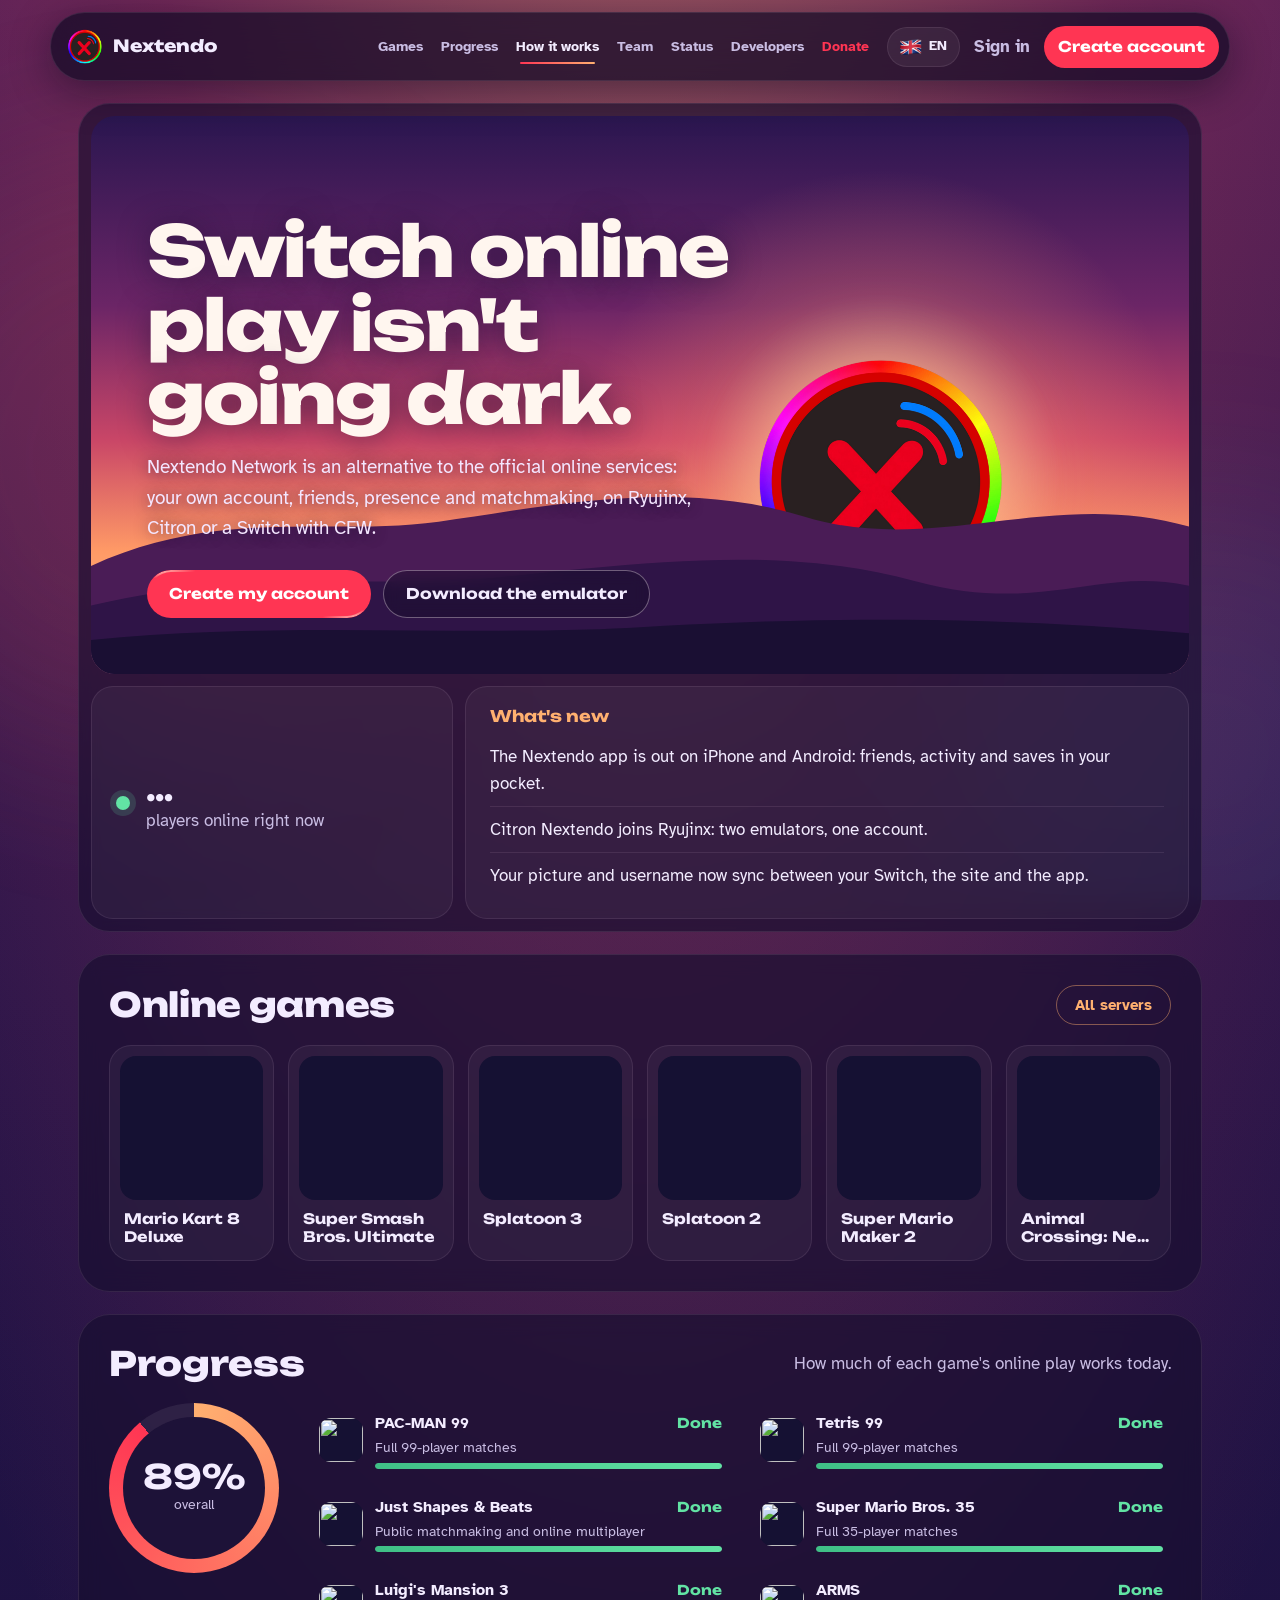
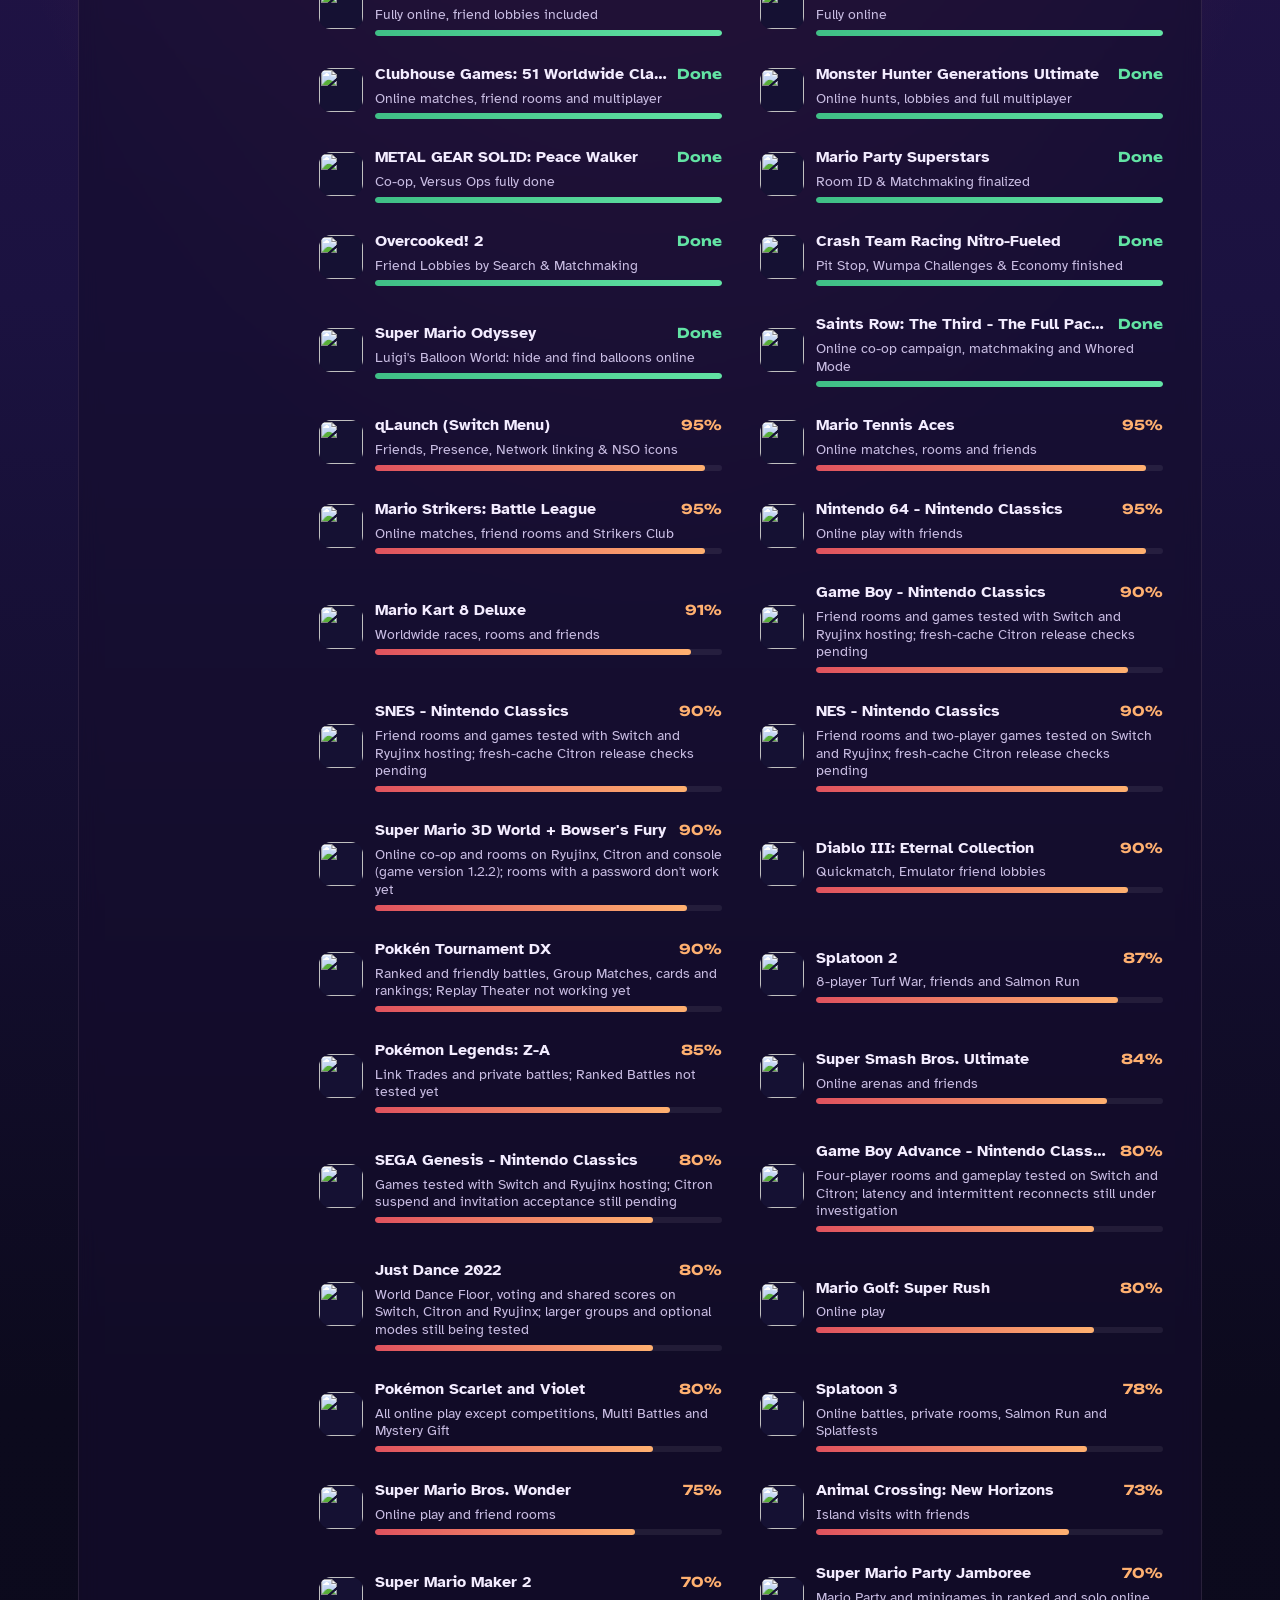
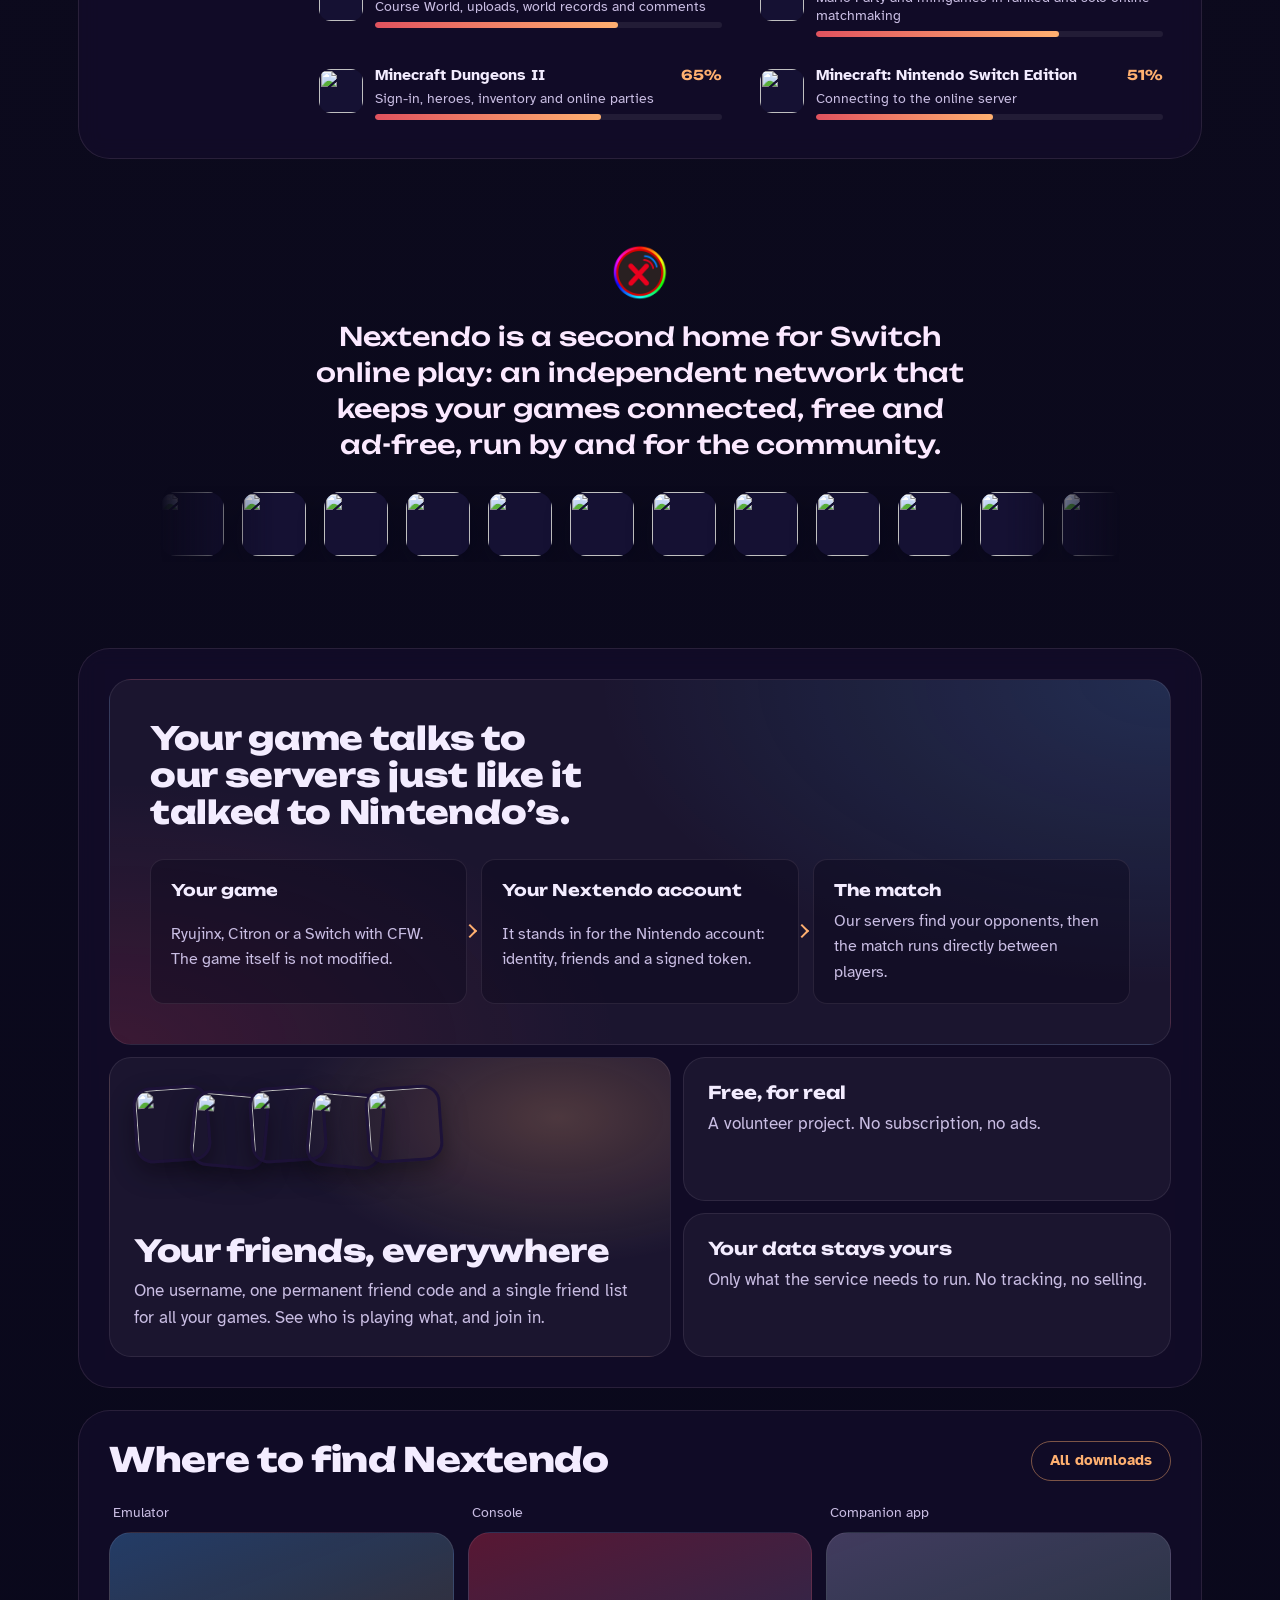
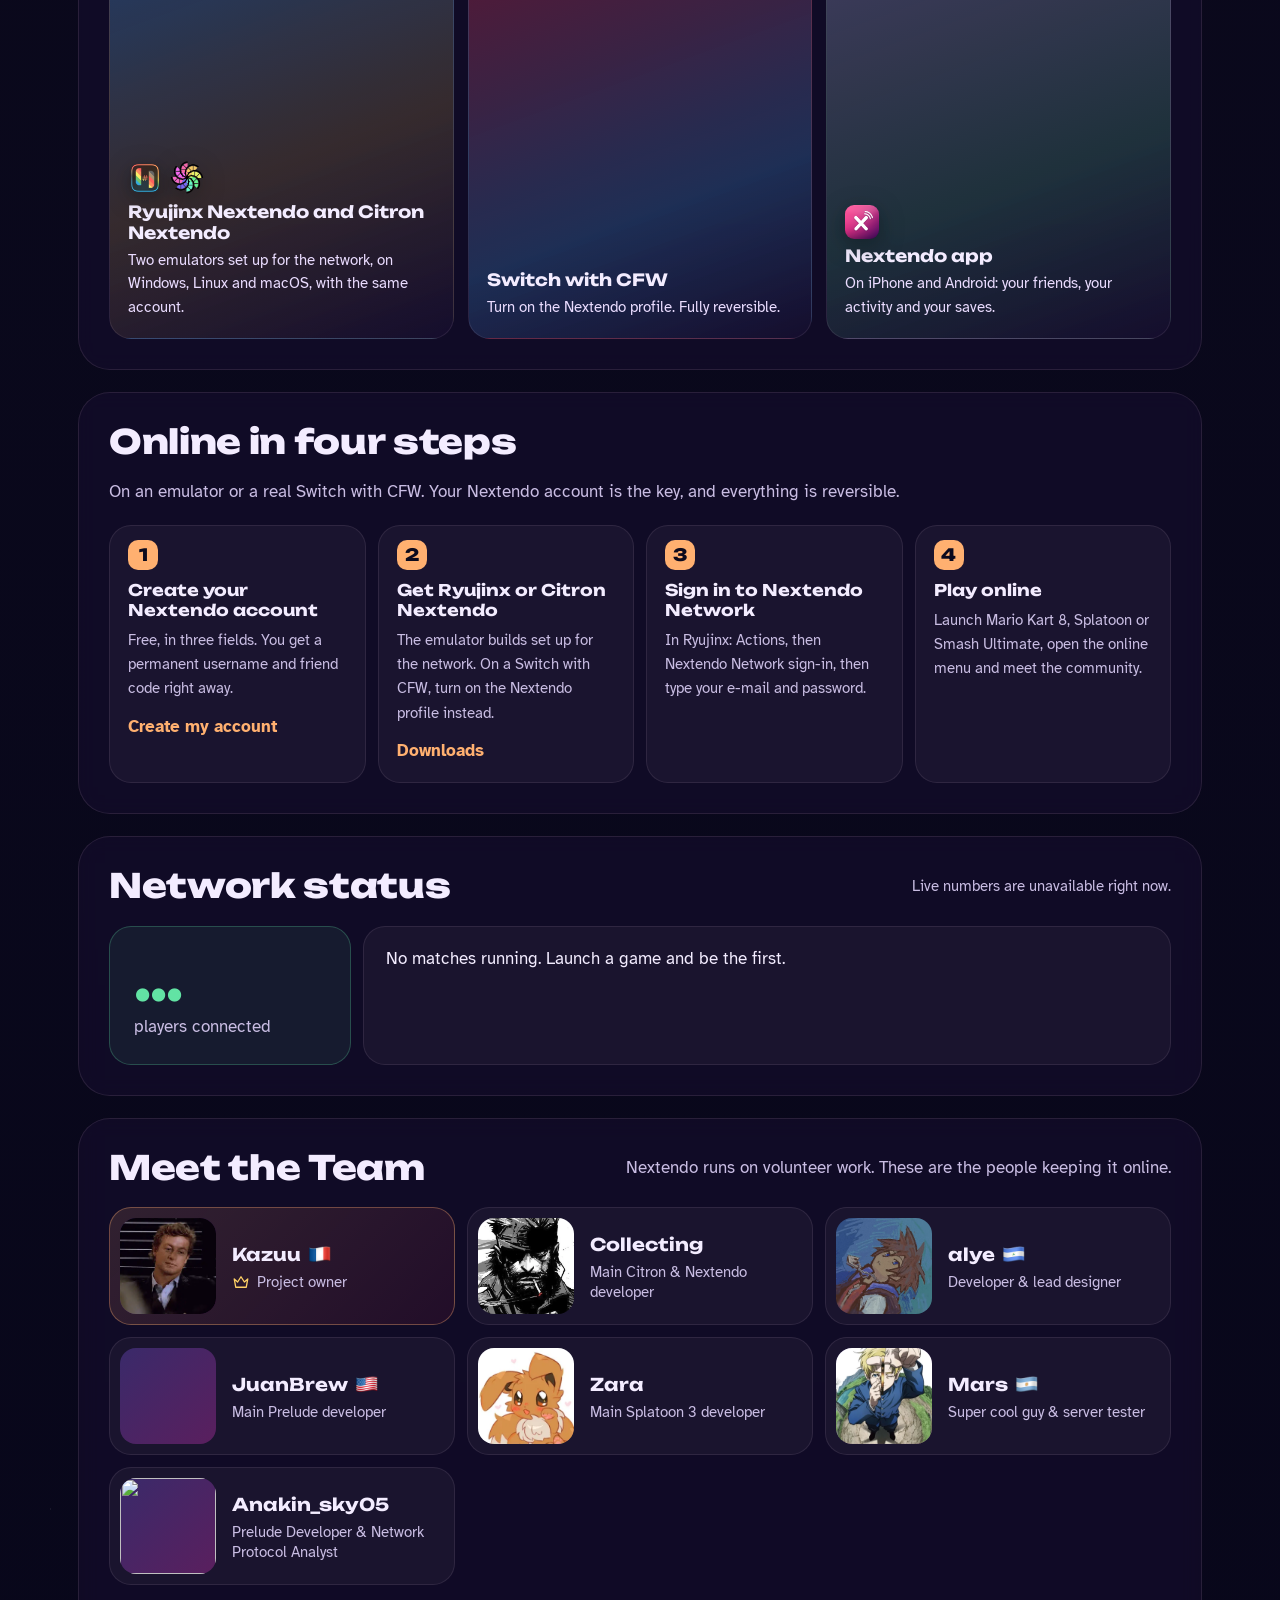
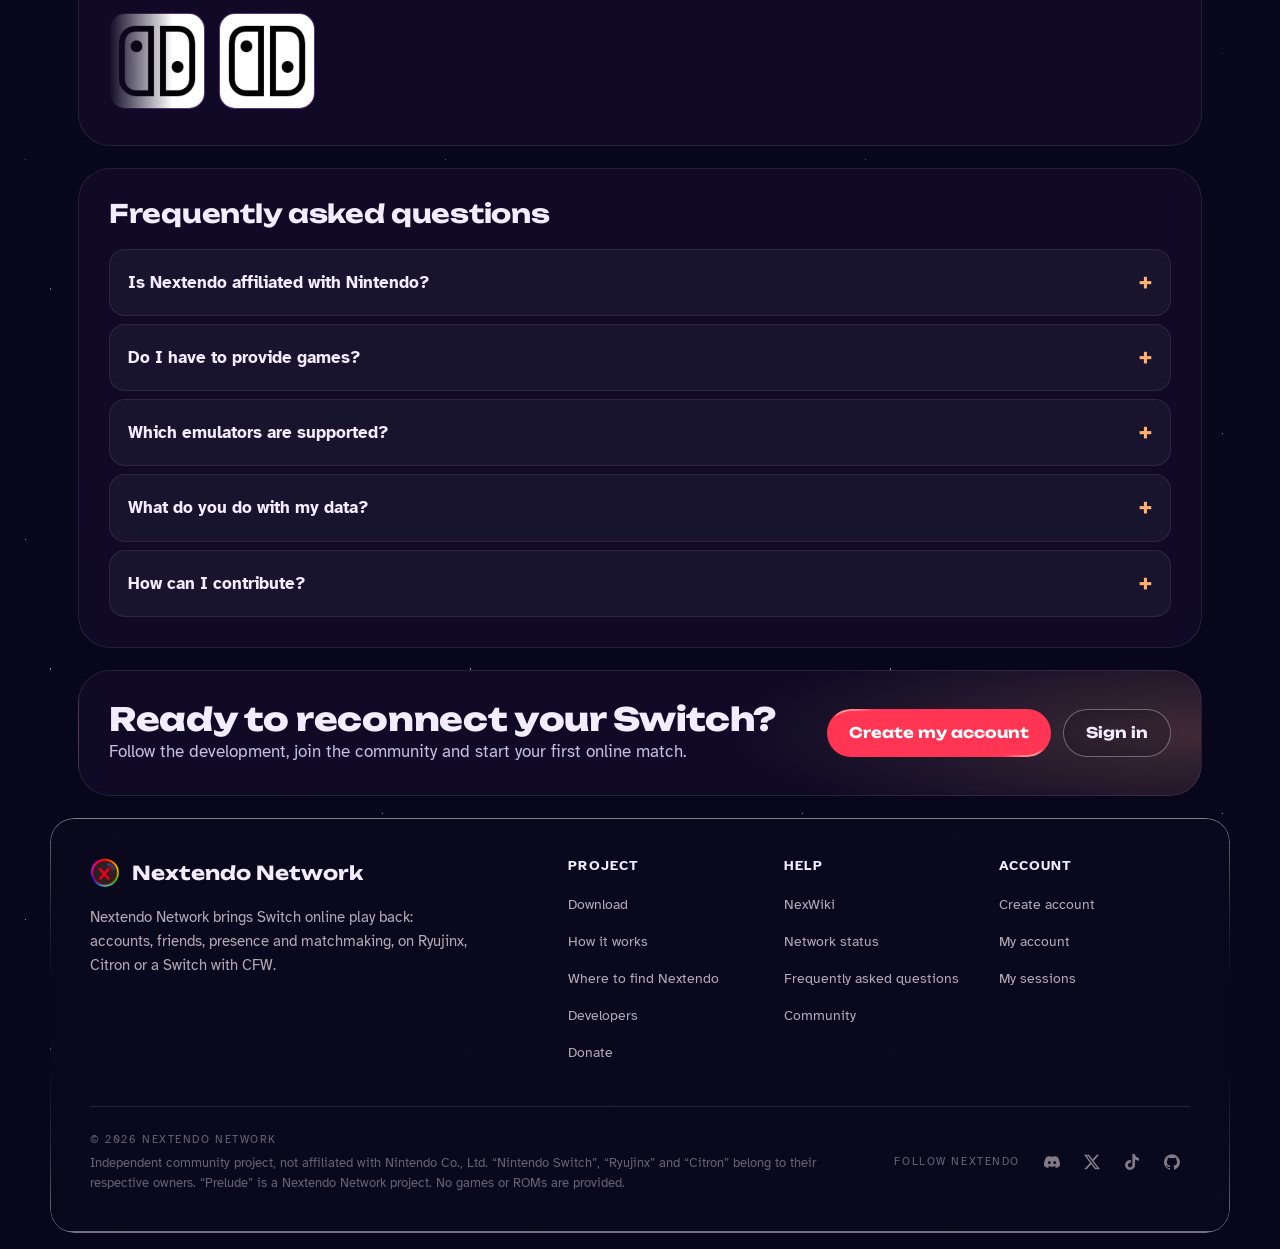
==== index.html @ 5876fd24 "Reflect published patches and refresh translated progress details" ====
<!doctype html>
<html lang="en">
<head>
<meta charset="utf-8">
<meta name="referrer" content="strict-origin-when-cross-origin">
<meta name="viewport" content="width=device-width, initial-scale=1">
<title>Nextendo Network</title>
<meta name="description" content="Nextendo Network brings Switch online play back: accounts, friends, presence and matchmaking, on Ryujinx, Citron or a Switch with CFW.">
<link rel="icon" href="assets/img/favicon.png">
<link rel="preconnect" href="https://fonts.googleapis.com">
<link rel="preconnect" href="https://fonts.gstatic.com" crossorigin>
<link href="https://fonts.googleapis.com/css2?family=Unbounded:wght@500;700;800&family=Atkinson+Hyperlegible:ital,wght@0,400;0,700;1,400&display=swap" rel="stylesheet">
<link rel="stylesheet" href="assets/css/rework.css?v=20261007n">
<script type="importmap">
{"imports":{"three":"https://cdn.jsdelivr.net/npm/three@0.160.0/build/three.module.js","three/addons/":"https://cdn.jsdelivr.net/npm/three@0.160.0/examples/jsm/"},
 "integrity":{
  "https://cdn.jsdelivr.net/npm/three@0.160.0/build/three.module.js":"sha384-61S/Nu32S3E5+n+KpCOTb2eRYps6fVKm+9Gz1QBvSePFthb46f063Aa/qe/lykFZ",
  "https://cdn.jsdelivr.net/npm/three@0.160.0/examples/jsm/loaders/GLTFLoader.js":"sha384-oxY9vSeh7Mrt5WmhN8xfWoDRnmoW9krEiRBY7vJKaK90jMUidM0fhbUwcblpBgTu",
  "https://cdn.jsdelivr.net/npm/three@0.160.0/examples/jsm/environments/RoomEnvironment.js":"sha384-ZGqh+dJjt6z9NHsWYYt+TPDFj8y+2If7naI6a6AkkyNZyH51CVS3HTWFh0njp4k6",
  "https://cdn.jsdelivr.net/npm/three@0.160.0/examples/jsm/utils/BufferGeometryUtils.js":"sha384-jHGXS4+FuVOBnZkNme2ury3Ccg5DWDLYK22xX/WGdZCZsjRM4J+3n6Qc4CXx1Hjf",
  "https://cdn.jsdelivr.net/npm/three@0.160.0/examples/jsm/libs/meshopt_decoder.module.js":"sha384-zhZjnxc+3j2IeX2itXt+5CnnC0YleVRvu5EOaj733tRp38E9hBPnZjweEWX2kN7y"}}
</script>
<script src="assets/js/i18n.js?v=classics-public-3"></script>
</head>
<body data-page="accueil">
<a class="saut" href="#contenu">Skip to content</a>

<div id="nx-barre"></div>

<main id="contenu">

  <!-- 1. Le hero : le soleil Nextendo sur l'horizon, puis l'état du réseau et les nouveautés -->
  <section class="plaque plaque--hero" aria-labelledby="titre-hero">
    <div class="horizon">
      <div class="ciel" aria-hidden="true">
        <span class="halo"></span>
        <img class="soleil" src="assets/img/nextendo.png" alt="">
        <svg class="collines" viewBox="0 0 1200 260" preserveAspectRatio="none">
          <path class="c1" d="M0 150 C 140 90 260 120 380 105 S 640 60 780 100 S 1050 70 1200 110 L1200 260 L0 260 Z"/>
          <path class="c2" d="M0 190 C 180 150 300 175 460 160 S 760 130 900 165 S 1100 150 1200 170 L1200 260 L0 260 Z"/>
          <path class="c3" d="M0 225 C 200 205 420 222 600 212 S 980 200 1200 218 L1200 260 L0 260 Z"/>
        </svg>
      </div>
      <div class="hero-texte">
        <h1 id="titre-hero">Switch online play isn't going dark.</h1>
        <p>Nextendo Network is an alternative to the official online services: your own account, friends, presence and matchmaking, on Ryujinx, Citron or a Switch with CFW.</p>
        <div class="actions">
          <a class="bouton bouton--plein bord-etoile" href="register.html">Create my account</a>
          <a class="bouton bouton--verre" href="telecharger.html">Download the emulator</a>
        </div>
      </div>
    </div>

    <div class="hero-bas">
      <a class="pouls" href="status.html">
        <span class="pouls-point" aria-hidden="true"></span>
        <span class="pouls-texte">
          <strong id="pouls-total">…</strong>
          <span>players online right now</span>
        </span>
      </a>
      <div class="nouveautes">
        <h2>What's new</h2>
        <ul>
          <li><a href="telecharger.html">The Nextendo app is out on iPhone and Android: friends, activity and saves in your pocket.</a></li>
          <li><a href="telecharger.html">Citron Nextendo joins Ryujinx: two emulators, one account.</a></li>
          <li><a href="compte.html">Your picture and username now sync between your Switch, the site and the app.</a></li>
        </ul>
      </div>
    </div>
  </section>

  <!-- 2. Les jeux, comme une carte : six jaquettes avec le nombre de joueurs en direct -->
  <section class="plaque" id="jeux" aria-labelledby="titre-jeux">
    <div class="entete">
      <h2 id="titre-jeux">Online games</h2>
      <a class="pastille-lien" href="status.html">All servers</a>
    </div>
    <ul class="jaquettes" id="jaquettes">
      <!-- rempli par rework.js ; ces six cartes servent de repli sans réseau -->
    </ul>
  </section>

  <!-- 2b. La progression de chaque jeu, comme la section Progression du vrai site -->
  <section class="plaque" id="progres" aria-labelledby="titre-progres">
    <div class="entete">
      <h2 id="titre-progres">Progress</h2>
      <p class="petit-texte">How much of each game's online play works today.</p>
    </div>
    <div class="progres-grille">
      <div class="anneau" id="anneau" role="img" aria-label="Overall progress">
        <span class="anneau-valeur"><strong id="anneau-pct">0%</strong><small>overall</small></span>
      </div>
      <ul class="progres-liste" id="progres-liste"></ul>
    </div>
  </section>

  <!-- 3. La phrase du projet -->
  <section class="bandeau" aria-label="The project">
    <img src="assets/img/nextendo.png" alt="" width="56" height="56">
    <p>Nextendo is a second home for Switch online play: an independent network that keeps your games connected, free and ad-free, run by and for the community.</p>
    <div class="defile" role="region" aria-label="Supported games"><ul class="defile-piste" id="defile-jeux"></ul></div>
  </section>

  <!-- 4. Le fonctionnement : une grande carte, puis une grande et deux petites -->
  <section class="plaque" id="fonctionnement" aria-labelledby="titre-fonctionnement">
    <article class="carte carte--large carte--chemin">
      <h2 id="titre-fonctionnement">Your game talks to our servers just like it talked to Nintendo’s.</h2>
      <ol class="chemin">
        <li><strong>Your game</strong><span>Ryujinx, Citron or a Switch with CFW. The game itself is not modified.</span></li>
        <li><strong>Your Nextendo account</strong><span>It stands in for the Nintendo account: identity, friends and a signed token.</span></li>
        <li><strong>The match</strong><span>Our servers find your opponents, then the match runs directly between players.</span></li>
      </ol>
    </article>
    <div class="mosaique">
      <article class="carte carte--haute carte--amis">
        <div class="pile" aria-hidden="true">
          <img src="/api/game-icon/0100152000022000.jpg" alt="">
          <img src="/api/game-icon/0100c2500fc20000.jpg" alt="">
          <img src="/api/game-icon/01006a800016e000.jpg" alt="">
          <img src="/api/game-icon/01006f8002326000.jpg" alt="">
          <img src="/api/game-icon/01009b90006dc000.jpg" alt="">
        </div>
        <h3>Your friends, everywhere</h3>
        <p>One username, one permanent friend code and a single friend list for all your games. See who is playing what, and join in.</p>
      </article>
      <article class="carte carte--gratuit">
        <h3>Free, for real</h3>
        <p>A volunteer project. No subscription, no ads.</p>
      </article>
      <article class="carte carte--prive">
        <h3>Your data stays yours</h3>
        <p>Only what the service needs to run. No tracking, no selling.</p>
      </article>
    </div>
  </section>

  <!-- 5. Où jouer : trois plateformes, chacune avec son appareil en 3D -->
  <section class="plaque" id="plateformes" aria-labelledby="titre-plateformes">
    <div class="entete">
      <h2 id="titre-plateformes">Where to find Nextendo</h2>
      <a class="pastille-lien" href="telecharger.html">All downloads</a>
    </div>
    <ul class="plateformes">
      <li>
        <span class="type">Emulator</span>
        <a class="plateforme plateforme--emu" href="telecharger.html">
          <canvas class="plateforme-3d" data-modeles="assets/models/retro_computer.glb" data-opaque aria-label="3D computer" role="img"></canvas>
          <span class="plateforme-logos"><img src="assets/img/plateformes/ryujinx.png" alt="" width="34" height="34"><img src="assets/img/plateformes/citron.png" alt="" width="34" height="34"></span>
          <strong>Ryujinx Nextendo and Citron Nextendo</strong>
          <span>Two emulators set up for the network, on Windows, Linux and macOS, with the same account.</span>
        </a>
      </li>
      <li>
        <span class="type">Console</span>
        <a class="plateforme plateforme--switch" href="telecharger.html">
          <canvas class="plateforme-3d" data-modeles="assets/models/nintendo_switch.glb" data-y="0.45" aria-label="3D Nintendo Switch" role="img"></canvas>
          <strong>Switch with CFW</strong>
          <span>Turn on the Nextendo profile. Fully reversible.</span>
        </a>
      </li>
      <li>
        <span class="type">Companion app</span>
        <a class="plateforme plateforme--tel" href="telecharger.html">
          <canvas class="plateforme-3d" data-modeles="assets/models/iphone.glb|assets/models/samsung_s22_ultra.glb" data-orient="|90,0,0" aria-label="3D iPhone and Android phone" role="img"></canvas>
          <span class="plateforme-logos"><img src="assets/img/plateformes/app-ios.png" alt="" width="34" height="34"></span>
          <strong>Nextendo app</strong>
          <span>On iPhone and Android: your friends, your activity and your saves.</span>
        </a>
      </li>
    </ul>
  </section>

  <!-- 5b. En ligne en quatre etapes (vraie sequence : les numeros ont un sens) -->
  <section class="plaque" id="etapes" aria-labelledby="titre-etapes">
    <div class="entete">
      <h2 id="titre-etapes">Online in four steps</h2>
      <p class="petit-texte">On an emulator or a real Switch with CFW. Your Nextendo account is the key, and everything is reversible.</p>
    </div>
    <ol class="quatre-etapes">
      <li><strong>Create your Nextendo account</strong><span>Free, in three fields. You get a permanent username and friend code right away.</span><a class="lien" href="register.html">Create my account</a></li>
      <li><strong>Get Ryujinx or Citron Nextendo</strong><span>The emulator builds set up for the network. On a Switch with CFW, turn on the Nextendo profile instead.</span><a class="lien" href="telecharger.html">Downloads</a></li>
      <li><strong>Sign in to Nextendo Network</strong><span>In Ryujinx: Actions, then Nextendo Network sign-in, then type your e-mail and password.</span></li>
      <li><strong>Play online</strong><span>Launch Mario Kart 8, Splatoon or Smash Ultimate, open the online menu and meet the community.</span></li>
    </ol>
  </section>

  <!-- 6. L'état du réseau, en direct -->
  <section class="plaque plaque--etat" id="etat" aria-labelledby="titre-etat">
    <div class="entete">
      <h2 id="titre-etat">Network status</h2>
      <p class="maj" id="etat-maj" aria-live="polite">Updating…</p>
    </div>
    <div class="etat">
      <div class="etat-total">
        <strong id="etat-total">…</strong>
        <span>players connected</span>
      </div>
      <ul class="barres" id="barres"></ul>
    </div>
  </section>

  <!-- 7. L'equipe -->
  <section class="plaque" id="equipe" aria-labelledby="titre-equipe">
    <div class="entete">
      <h2 id="titre-equipe">Meet the Team</h2>
      <p class="petit-texte">Nextendo runs on volunteer work. These are the people keeping it online.</p>
    </div>
    <ul class="equipe" id="equipe-liste"></ul>
    <div class="staff-bande" id="staff-bande" hidden>
      <div class="staff-fenetre"><ul class="staff-piste" id="staff-piste"></ul></div>
    </div>
  </section>

  <!-- 8. Questions frequentes -->
  <section class="plaque" id="faq" aria-labelledby="titre-faq">
    <h2 id="titre-faq" class="entete">Frequently asked questions</h2>
    <div class="faq">
      <details class="faq-q"><summary>Is Nextendo affiliated with Nintendo?</summary><p>No. Nextendo is an independent community project, with no affiliation, sponsorship or endorsement from Nintendo Co., Ltd.</p></details>
      <details class="faq-q"><summary>Do I have to provide games?</summary><p>Nextendo doesn't distribute games, ROMs or keys. It only provides network services: you stay responsible for your own copies.</p></details>
      <details class="faq-q"><summary>Which emulators are supported?</summary><p>Ryujinx Nextendo and Citron Nextendo, plus a real Switch running custom firmware. More may follow as the community contributes.</p></details>
      <details class="faq-q"><summary>What do you do with my data?</summary><p>Only what the service needs to run. No tracking, no selling. The code is open, so you can check it.</p></details>
      <details class="faq-q"><summary>How can I contribute?</summary><p>Code, translations, compatibility testing or moderation: everything helps. Join the repository and the community server to start.</p></details>
    </div>
  </section>

  <!-- 9. Appel final -->
  <section class="plaque appel-final" aria-labelledby="titre-appel">
    <div>
      <h2 id="titre-appel">Ready to reconnect your Switch?</h2>
      <p class="petit-texte">Follow the development, join the community and start your first online match.</p>
    </div>
    <div class="actions">
      <a class="bouton bouton--plein bord-etoile" href="register.html">Create my account</a>
      <a class="bouton bouton--verre" href="login.html">Sign in</a>
    </div>
  </section>

</main>

<div id="nx-pied"></div>

<script src="assets/js/sm3dw-counts.js?v=20261003a" defer></script>
<script src="assets/js/jd22-counts.js?v=classics-public-3" defer></script>
<script src="assets/js/nx.js?v=20261002b" defer></script>
<script src="assets/js/commun.js?v=20261007p" defer></script>
<script src="assets/js/rework.js?v=20261008a" defer></script>
<script type="module" src="assets/js/plateformes3d.js?v=20260928b"></script>
<script src="assets/js/effets.js?v=20260928b" defer></script>
</body>
</html>
---- assets/css/rework.css ----
/* Nextendo Network, rework de l'accueil.
   L'idée : le fond de la page est un ciel qui se couche. En haut, la lueur du soleil (le logo,
   posé sur l'horizon du hero) ; en descendant, le violet du crépuscule puis la nuit étoilée
   sous le pied de page. Tout le reste reste sobre pour laisser le ciel parler. */

:root {
  --nuit: #0c0a1d;
  --nuit-2: #151133;
  --crepuscule: #26134a;
  --prune: #5a1f5e;
  --braise: #e0525e;
  --horizon: #ffb070;
  --texte: #f3ecff;
  --texte-doux: #c9bde3;
  --rouge-logo: #ff3553;
  --bleu-logo: #4fb0ff;
  --vivant: #62e3a4;

  --plaque: rgba(22, 14, 46, 0.62);
  --plaque-bord: rgba(255, 214, 236, 0.10);
  --carte: rgba(255, 255, 255, 0.045);
  --carte-bord: rgba(255, 214, 236, 0.09);

  --r-plaque: 32px;
  --r-carte: 22px;
  --r-petit: 14px;

  --titre: "Unbounded", system-ui, sans-serif;
  --corps: "Atkinson Hyperlegible", system-ui, sans-serif;

  --largeur: 1180px;
  --gouttiere: clamp(16px, 4vw, 28px);
}

*, *::before, *::after { box-sizing: border-box; }
[hidden] { display: none !important; }

* { scrollbar-width: thin; scrollbar-color: rgba(255, 176, 112, 0.55) transparent; }
::-webkit-scrollbar { width: 10px; height: 10px; }
::-webkit-scrollbar-track { background: transparent; }
::-webkit-scrollbar-thumb {
  background: linear-gradient(180deg, rgba(255, 53, 83, 0.7), rgba(255, 176, 112, 0.7));
  border-radius: 999px; border: 2px solid transparent; background-clip: padding-box;
}
::-webkit-scrollbar-thumb:hover { background: linear-gradient(180deg, var(--rouge-logo), var(--horizon)); background-clip: padding-box; }
::-webkit-scrollbar-corner { background: transparent; }

html { scroll-behavior: smooth; }
@media (prefers-reduced-motion: reduce) { html { scroll-behavior: auto; } }

body {
  margin: 0;
  min-height: 100vh;
  font-family: var(--corps);
  font-size: 1.0625rem;
  line-height: 1.6;
  color: var(--texte);
  background-color: var(--nuit);
  /* Le ciel sur toute la hauteur du document : il défile avec le contenu, donc le soleil se
     couche à mesure qu'on descend. */
  background-image:
    radial-gradient(120% 60% at 50% -10%, rgba(255, 176, 112, 0.55), rgba(224, 82, 94, 0.25) 35%, transparent 65%),
    linear-gradient(180deg, #4a1a55 0, var(--crepuscule) 900px, #1b1240 1900px, var(--nuit) 3000px, #07061a 100%);
  background-repeat: no-repeat;
  position: relative;
  overflow-x: hidden;
}

/* Les étoiles n'apparaissent que dans le bas de la page, là où il fait nuit. */
body::after {
  content: "";
  position: absolute;
  left: 0; right: 0; bottom: 0;
  height: 1400px;
  pointer-events: none;
  background-image:
    radial-gradient(1.2px 1.2px at 12% 20%, #fff 50%, transparent 51%),
    radial-gradient(1px 1px at 28% 64%, #fff 50%, transparent 51%),
    radial-gradient(1.4px 1.4px at 46% 34%, #ffe9f5 50%, transparent 51%),
    radial-gradient(1px 1px at 63% 78%, #fff 50%, transparent 51%),
    radial-gradient(1.3px 1.3px at 79% 26%, #e7f0ff 50%, transparent 51%),
    radial-gradient(1px 1px at 91% 58%, #fff 50%, transparent 51%),
    radial-gradient(1.1px 1.1px at 6% 86%, #fff 50%, transparent 51%),
    radial-gradient(1px 1px at 38% 90%, #fff 50%, transparent 51%),
    radial-gradient(1.2px 1.2px at 71% 50%, #fff 50%, transparent 51%);
  background-size: 420px 380px;
  opacity: 0.55;
  mask-image: linear-gradient(180deg, transparent, #000 45%);
  -webkit-mask-image: linear-gradient(180deg, transparent, #000 45%);
  z-index: 0;
}

img { max-width: 100%; display: block; }
a { color: inherit; }
h1, h2, h3 { font-family: var(--titre); font-weight: 700; line-height: 1.15; margin: 0; letter-spacing: -0.01em; }
p { margin: 0; }

:focus-visible { outline: 3px solid var(--bleu-logo); outline-offset: 3px; border-radius: 8px; }

.saut {
  position: absolute; left: 12px; top: -60px; z-index: 50;
  background: var(--texte); color: var(--nuit); padding: 10px 16px; border-radius: 10px;
  font-weight: 700; text-decoration: none;
}
.saut:focus { top: 12px; }

/* --- Boutons --------------------------------------------------------------------------- */

.bouton {
  display: inline-flex; align-items: center; justify-content: center;
  min-height: 48px; padding: 0 22px; border-radius: 999px;
  font-family: var(--titre); font-weight: 700; font-size: 0.92rem;
  text-decoration: none; cursor: pointer;
  transition: background-color 180ms ease, border-color 180ms ease, color 180ms ease;
}
.bouton--plein { background: var(--rouge-logo); color: #fff; }
.bouton--plein:hover { background: #ff5770; }
.bouton--verre {
  background: rgba(12, 10, 29, 0.35); color: var(--texte);
  border: 1px solid rgba(255, 240, 248, 0.35);
  backdrop-filter: blur(8px); -webkit-backdrop-filter: blur(8px);
}
.bouton--verre:hover { background: rgba(12, 10, 29, 0.55); border-color: rgba(255, 240, 248, 0.6); }

.pastille-lien {
  display: inline-flex; align-items: center; min-height: 40px; padding: 0 18px;
  border-radius: 999px; font-weight: 700; font-size: 0.95rem; text-decoration: none;
  border: 1px solid rgba(255, 176, 112, 0.45); color: var(--horizon);
  transition: background-color 180ms ease;
}
.pastille-lien:hover { background: rgba(255, 176, 112, 0.12); }

/* --- Barre du haut (commune a toutes les pages, generee par commun.js) -------------------- */
/* L'ile de Maison Olena : la barre apparait en pastille au-dessus de l'ecran, descend, puis
   s'etire a toute la largeur. Une seule fois par chargement ; posee d'emblee si le visiteur
   prefere moins d'animations. */

.barre {
  position: sticky; top: 12px; z-index: 30;
  max-width: var(--largeur);
  margin: 12px auto 0;
  width: calc(100% - 2 * var(--gouttiere));
  display: grid; grid-template-columns: minmax(max-content, 1fr) auto minmax(max-content, 1fr); align-items: center; gap: 20px;
  padding: 10px 10px 10px 16px;
  border-radius: 999px;
  background: rgba(18, 11, 38, 0.72);
  border: 1px solid var(--plaque-bord);
  box-shadow: 0 10px 40px rgba(7, 6, 26, 0.45);
  backdrop-filter: blur(14px); -webkit-backdrop-filter: blur(14px);
  overflow: hidden;
  animation: ile 1.6s cubic-bezier(0.19, 1, 0.22, 1) both;
}
.barre--posee { animation: none; }
/* The island clips its content only while it opens; after that the language list can drop out of it. */
.barre--posee, .barre--ouverte { overflow: visible; }
.barre > * { animation: ile-contenu 0.6s ease both 0.75s; }
.barre--posee > * { animation: none; }
@keyframes ile {
  0%   { max-width: 62px; transform: translateY(-90px); opacity: 0; }
  30%  { max-width: 62px; transform: translateY(0); opacity: 1; }
  100% { max-width: var(--largeur); transform: translateY(0); opacity: 1; }
}
@keyframes ile-contenu { from { opacity: 0; } to { opacity: 1; } }

.marque { justify-self: start; display: flex; align-items: center; gap: 10px; text-decoration: none; font-family: var(--titre); font-weight: 800; font-size: 1.05rem; }
.marque img { width: 36px; height: 36px; }
/* Nothing in the bar may wrap onto two lines ("Sign in", "Nextendo Developers"). */
.marque span, .nav-lien, .lien-discret, .compte .bouton, .bouton-nav { white-space: nowrap; }
/* ... and nothing in the bar may shrink into a wrap: the side groups keep their width. */
.marque, .compte-groupe, .compte, .lien-discret, .choix-langue { flex: none; }
#choix-langue, .moi-mini span { white-space: nowrap; }
.moi-mini span { overflow: hidden; text-overflow: ellipsis; max-width: 22ch; }
.compte-groupe, .compte { flex-wrap: nowrap; }
.menu { min-width: 0; }
/* The portal already has its own call to action (New application): no second one when signed out. */
body[data-page="dev"] .compte .bouton { display: none; }
.marque-dev { font-style: normal; color: var(--bleu-logo); }
.compte-groupe { justify-self: end; display: flex; align-items: center; gap: 10px; }
.bouton-nav { min-height: 42px !important; padding: 0 18px !important; white-space: nowrap; }
.menu { display: flex; justify-content: center; gap: 2px; }
.nav-lien {
  position: relative; text-decoration: none; color: var(--texte-doux); font-weight: 700; font-size: 0.95rem;
  padding: 10px 12px; white-space: nowrap; transition: color 0.3s;
}
/* Le soulignement qui glisse (Maison Olena) : il pousse de la gauche au survol, et reste sous la
   section a l'ecran. */
.nav-lien::after {
  content: ""; position: absolute; left: 12px; right: 12px; bottom: 4px; height: 2px; border-radius: 2px;
  background: linear-gradient(90deg, var(--rouge-logo), var(--horizon));
  transform: scaleX(0); transform-origin: left; transition: transform 0.35s cubic-bezier(0.25, 1, 0.5, 1);
}
.nav-lien:hover { color: var(--texte); }
.nav-lien:hover::after, .nav-lien.est-actif::after { transform: scaleX(1); }
.nav-lien.est-actif { color: var(--texte); }
.compte { display: flex; align-items: center; gap: 8px; }
.lien-discret { text-decoration: none; font-weight: 700; color: var(--texte-doux); padding: 10px 12px; border-radius: 999px; }
.lien-discret:hover { color: var(--texte); }
.compte .bouton { min-height: 42px; padding: 0 18px; white-space: nowrap; }
.moi-mini {
  display: flex; align-items: center; gap: 10px; text-decoration: none; font-weight: 700;
  padding: 4px 14px 4px 4px; border-radius: 999px; background: rgba(255, 255, 255, 0.06);
  border: 1px solid transparent; transition: border-color 0.3s, background-color 0.3s;
}
.moi-mini:hover, .moi-mini.est-actif { border-color: rgba(255, 176, 112, 0.45); background: rgba(255, 176, 112, 0.1); }
.moi-mini img { width: 34px; height: 34px; border-radius: 50%; object-fit: cover; background: var(--nuit-2); }

.burger { display: none; flex: none; width: 44px; height: 44px; border-radius: 50%; border: 0; cursor: pointer; background: rgba(255, 255, 255, 0.08); position: relative; }
.burger span { position: absolute; left: 13px; right: 13px; height: 2px; border-radius: 2px; background: var(--texte); transition: transform 0.3s cubic-bezier(0.25, 1, 0.5, 1); }
.burger span:first-child { top: 17px; }
.burger span:last-child { top: 25px; }
.burger[aria-expanded="true"] span:first-child { transform: translateY(4px) rotate(45deg); }
.burger[aria-expanded="true"] span:last-child { transform: translateY(-4px) rotate(-45deg); }
.burger { transition: background-color 0.3s, transform 0.2s cubic-bezier(0.25, 1, 0.5, 1); -webkit-tap-highlight-color: transparent; }
.burger:active { transform: scale(0.88); }
.burger[aria-expanded="true"] { background: var(--rouge-logo); }

/* The menu grows out of the button that opens it (--ox/--oy = its centre, set on open) and
   shrinks back into it on close. */
.menu-mobile {
  position: fixed; inset: 0; z-index: 25; padding: 100px 28px 40px;
  display: flex; flex-direction: column; gap: 6px;
  background: rgba(12, 10, 29, 0.94); backdrop-filter: blur(18px); -webkit-backdrop-filter: blur(18px);
  clip-path: circle(22px at var(--ox, calc(100% - 40px)) var(--oy, 40px));
  transition: clip-path 0.55s cubic-bezier(0.65, 0, 0.35, 1);
}
.menu-mobile--ouvert { clip-path: circle(150vmax at var(--ox, calc(100% - 40px)) var(--oy, 40px)); }
.menu-mobile[hidden] { display: none; }
.menu-mobile a {
  font-family: var(--titre); font-weight: 700; font-size: 1.6rem; text-decoration: none; padding: 10px 0;
  opacity: 0; animation: lien-entre 0.5s cubic-bezier(0.25, 1, 0.5, 1) forwards; animation-delay: calc(var(--i) * 60ms);
}
@keyframes lien-entre { from { opacity: 0; transform: translateY(20px); } to { opacity: 1; transform: none; } }
body.menu-ouvert { overflow: hidden; }

/* --- Ambiance et progression (Maison Olena) ---------------------------------------------- */

.ambiance { position: fixed; inset: 0; z-index: 0; pointer-events: none; overflow: hidden; }
.ambiance i {
  position: absolute; border-radius: 50%; filter: blur(90px); opacity: 0.5;
  animation: respire 9s ease-in-out infinite alternate;
}
.ambiance i:first-child { width: 46vmax; height: 46vmax; left: -12vmax; top: 18vh; background: rgba(224, 82, 94, 0.28); }
.ambiance i:last-child { width: 40vmax; height: 40vmax; right: -14vmax; top: 55vh; background: rgba(79, 176, 255, 0.18); animation-delay: -4s; }
@keyframes respire { from { transform: scale(1); opacity: 0.4; } to { transform: scale(1.12); opacity: 0.65; } }

.progres {
  position: fixed; left: 0; top: 0; z-index: 70; height: 3px; width: 0;
  background: linear-gradient(90deg, var(--rouge-logo), var(--horizon));
  box-shadow: 0 0 12px rgba(255, 176, 112, 0.8);
  transition: width 0.6s cubic-bezier(0.25, 1, 0.5, 1), opacity 0.3s ease;
}
.progres--fin { width: 100%; }
.progres--cache { opacity: 0; }
.progres--part { width: 72%; opacity: 1; transition: width 1.2s cubic-bezier(0.1, 0.7, 0.2, 1); }

/* --- Pression : l'onde part du point touche, le bouton s'enfonce un peu -------------------- */

.bouton, .pastille-lien, .filtres button, .pages button, .code-bouton { position: relative; overflow: hidden; }
.bouton:active, .pastille-lien:active, .filtres button:active, .pages button:active, .code-bouton:active { transform: scale(0.96); }
.bouton, .pastille-lien, .code-bouton { transition: background-color 180ms ease, border-color 180ms ease, color 180ms ease, transform 120ms ease; }
.onde {
  position: absolute; border-radius: 50%; pointer-events: none;
  background: rgba(255, 255, 255, 0.28); transform: scale(0); animation: onde 0.65s ease-out forwards;
}
@keyframes onde { to { transform: scale(1); opacity: 0; } }

/* --- Structure ------------------------------------------------------------------------- */

main {
  position: relative; z-index: 1;
  max-width: var(--largeur);
  margin: 0 auto;
  padding: 22px var(--gouttiere) 0;
  display: grid; gap: 22px;
}

.plaque {
  background: var(--plaque);
  border: 1px solid var(--plaque-bord);
  border-radius: var(--r-plaque);
  padding: clamp(18px, 3vw, 30px);
  backdrop-filter: blur(10px); -webkit-backdrop-filter: blur(10px);
}

.entete { display: flex; align-items: center; justify-content: space-between; gap: 16px; margin-bottom: 20px; flex-wrap: wrap; }
.entete h2 { font-size: clamp(1.5rem, 3vw, 2.1rem); font-weight: 800; }

.carte {
  background: var(--carte);
  border: 1px solid var(--carte-bord);
  border-radius: var(--r-carte);
  padding: 24px;
}
.carte h3 { font-size: 1.15rem; margin-bottom: 8px; }
.carte p { color: var(--texte-doux); }

/* --- 1. Hero ----------------------------------------------------------------------------- */

.plaque--hero { padding: 12px; }

.horizon {
  position: relative;
  border-radius: calc(var(--r-plaque) - 8px);
  overflow: hidden;
  min-height: clamp(460px, 62vh, 620px);
  display: flex; align-items: flex-end;
  isolation: isolate;
}
.ciel {
  position: absolute; inset: 0; z-index: -1;
  background: linear-gradient(180deg, #2a1650 0%, #6b2566 34%, #c94667 58%, #ff9a66 78%, #ffc28a 100%);
}
.halo {
  position: absolute; left: 72%; top: 64%;
  width: 70vmin; height: 70vmin; transform: translate(-50%, -50%);
  background: radial-gradient(circle, rgba(255, 214, 160, 0.75), rgba(255, 140, 110, 0.25) 40%, transparent 68%);
}
.soleil {
  position: absolute; left: 72%; top: 66%;
  width: clamp(150px, 22vw, 260px); height: auto;
  transform: translate(-50%, -50%);
  filter: drop-shadow(0 0 40px rgba(255, 190, 140, 0.8));
  animation: lever 1.6s cubic-bezier(.2, .7, .2, 1) both;
}
@keyframes lever {
  from { transform: translate(-50%, -18%); opacity: 0; }
  to   { transform: translate(-50%, -50%); opacity: 1; }
}
.collines { position: absolute; left: 0; right: 0; bottom: 0; width: 100%; height: 46%; }
.collines .c1 { fill: #4a1c56; }
.collines .c2 { fill: #2f1447; }
.collines .c3 { fill: #1a0f33; }

.hero-texte {
  position: relative;
  padding: clamp(24px, 5vw, 56px);
  max-width: 44rem;
}
.hero-texte h1 {
  font-size: clamp(2.2rem, 5.6vw, 4.4rem);
  font-weight: 800;
  line-height: 1.04;
  letter-spacing: -0.025em;
  color: #fff6ef;
  text-wrap: balance;
  text-shadow: 0 2px 30px rgba(26, 15, 51, 0.55);
}
.hero-texte p {
  margin-top: 18px; max-width: 34rem;
  font-size: clamp(1.05rem, 1.6vw, 1.2rem);
  color: #f4e6ff;
  text-shadow: 0 1px 14px rgba(26, 15, 51, 0.7);
}
.actions { display: flex; flex-wrap: wrap; gap: 12px; margin-top: 26px; }

.hero-bas {
  display: grid; grid-template-columns: minmax(240px, 0.8fr) 1.6fr; gap: 12px;
  margin-top: 12px;
}
.pouls {
  display: flex; align-items: center; gap: 16px;
  padding: 22px 24px; border-radius: var(--r-carte);
  background: var(--carte); border: 1px solid var(--carte-bord);
  text-decoration: none;
  transition: border-color 180ms ease;
}
.pouls:hover { border-color: rgba(98, 227, 164, 0.45); }
.pouls-point {
  flex: none; width: 14px; height: 14px; border-radius: 50%;
  background: var(--vivant); box-shadow: 0 0 0 6px rgba(98, 227, 164, 0.16);
}
.pouls-texte { display: grid; }
.pouls-texte strong { font-family: var(--titre); font-size: 2rem; line-height: 1.1; }
.pouls-texte span { color: var(--texte-doux); }

.nouveautes {
  padding: 20px 24px; border-radius: var(--r-carte);
  background: var(--carte); border: 1px solid var(--carte-bord);
}
.nouveautes h2 { font-size: 1rem; color: var(--horizon); margin-bottom: 8px; }
.nouveautes ul { list-style: none; margin: 0; padding: 0; display: grid; }
.nouveautes li + li { border-top: 1px solid var(--carte-bord); }
.nouveautes a { display: block; padding: 9px 0; text-decoration: none; color: var(--texte); }
.nouveautes a:hover { color: var(--horizon); }

/* --- 2. Jeux ------------------------------------------------------------------------------ */

.jaquettes {
  list-style: none; margin: 0; padding: 0;
  display: grid; grid-template-columns: repeat(6, minmax(0, 1fr)); gap: 14px;
}
.jaquette {
  display: grid; gap: 10px; align-content: start; height: 100%;
  padding: 10px 10px 14px; border-radius: var(--r-carte); text-decoration: none;
  background: var(--carte); border: 1px solid var(--carte-bord);
  transition: transform 0.35s cubic-bezier(0.25, 1, 0.5, 1), border-color 0.3s, background-color 0.3s;
}
.jaquette:hover { transform: translateY(-4px); border-color: rgba(255, 176, 112, 0.35); background: rgba(255, 255, 255, 0.07); }
.jaquette-image { aspect-ratio: 1; border-radius: 16px; overflow: hidden; background: var(--nuit-2); }
.jaquette-image img { width: 100%; height: 100%; object-fit: cover; transition: transform 0.5s cubic-bezier(0.25, 1, 0.5, 1); }
.jaquette:hover .jaquette-image img { transform: scale(1.05); }
.jaquette-texte { display: grid; gap: 8px; padding: 0 4px; }
.jaquette-nom {
  font-family: var(--titre); font-weight: 700; font-size: 0.9rem; line-height: 1.25;
  display: -webkit-box; -webkit-line-clamp: 2; -webkit-box-orient: vertical; overflow: hidden; min-height: 2.5em;
}
.jaquette-joueurs {
  justify-self: start; display: inline-flex; align-items: center; gap: 6px;
  font-size: 0.85rem; font-weight: 700; color: var(--vivant);
}
.jaquette-joueurs::before { content: ""; width: 8px; height: 8px; border-radius: 50%; background: currentColor; box-shadow: 0 0 0 4px rgba(98, 227, 164, 0.14); }
.jaquette-joueurs--calme { color: var(--texte-doux); }
.jaquette-joueurs--calme::before { box-shadow: none; }

/* --- 3. Bandeau -------------------------------------------------------------------------- */

.bandeau {
  display: grid; justify-items: center; gap: 18px; text-align: center;
  padding: clamp(28px, 6vw, 64px) var(--gouttiere);
}
.bandeau p {
  font-family: var(--titre); font-weight: 500;
  font-size: clamp(1.15rem, 2.4vw, 1.6rem); line-height: 1.4;
  max-width: 44rem; color: #fbe9ff; text-wrap: balance;
}

/* --- 4. Fonctionnement ------------------------------------------------------------------ */

.carte--large { padding: clamp(24px, 4vw, 40px); margin-bottom: 12px;
  background:
    radial-gradient(90% 140% at 100% 0%, rgba(79, 176, 255, 0.16), transparent 60%),
    radial-gradient(80% 120% at 0% 100%, rgba(255, 53, 83, 0.14), transparent 60%),
    var(--carte);
}
.carte--chemin h2 { font-size: clamp(1.4rem, 3vw, 2rem); font-weight: 800; max-width: 34rem; text-wrap: balance; }
.chemin {
  list-style: none; margin: 28px 0 0; padding: 0;
  display: grid; grid-template-columns: repeat(3, 1fr); gap: 14px;
  position: relative;
}
.chemin li {
  position: relative; display: grid; gap: 6px;
  padding: 18px 18px 18px 20px; border-radius: var(--r-petit);
  background: rgba(12, 10, 29, 0.45); border: 1px solid var(--carte-bord);
}
/* Le trajet ton jeu, ton compte, la partie : une flèche entre deux étapes, pas des numéros. */
.chemin li + li::before {
  content: ""; position: absolute; left: -12px; top: 50%;
  width: 10px; height: 10px; border-top: 2px solid var(--horizon); border-right: 2px solid var(--horizon);
  transform: translate(-50%, -50%) rotate(45deg);
}
.chemin strong { font-family: var(--titre); font-size: 1rem; }
.chemin span { color: var(--texte-doux); font-size: 0.98rem; }

.mosaique { display: grid; grid-template-columns: 1.15fr 1fr; grid-template-rows: auto auto; gap: 12px; }
.carte--haute { grid-row: span 2; display: flex; flex-direction: column; justify-content: flex-end; min-height: 300px;
  background:
    radial-gradient(70% 70% at 80% 20%, rgba(255, 176, 112, 0.22), transparent 70%),
    var(--carte);
}
.pile { display: flex; margin-bottom: auto; padding: 4px 0 24px; }
.pile img {
  width: clamp(56px, 7vw, 76px); height: clamp(56px, 7vw, 76px); object-fit: cover;
  border-radius: 18px; border: 3px solid #1d1238;
  box-shadow: 0 10px 24px rgba(0, 0, 0, 0.35);
}
.pile img + img { margin-left: -18px; }
.pile img:nth-child(odd) { transform: rotate(-4deg); }
.pile img:nth-child(even) { transform: rotate(5deg) translateY(6px); }
.carte--haute h3 { font-size: clamp(1.4rem, 2.6vw, 1.9rem); font-weight: 800; }
.carte--gratuit h3, .carte--prive h3 { font-size: 1.1rem; }

/* --- 5. Plateformes ---------------------------------------------------------------------- */

.plateformes {
  list-style: none; margin: 0; padding: 0;
  display: grid; grid-template-columns: repeat(3, minmax(0, 1fr)); gap: 14px;
}
.plateformes li { display: grid; gap: 8px; align-content: start; grid-template-rows: auto 1fr; }
.type { font-size: 0.9rem; color: var(--texte-doux); padding-left: 4px; }
.plateforme {
  position: relative; display: flex; flex-direction: column; gap: 6px; height: 100%;
  min-height: 360px; padding: 18px; border-radius: var(--r-carte); text-decoration: none;
  border: 1px solid var(--carte-bord); background-clip: padding-box; isolation: isolate; overflow: hidden;
  transition: transform 0.35s cubic-bezier(0.25, 1, 0.5, 1), border-color 0.3s;
}
.plateforme:hover { transform: translateY(-4px); border-color: rgba(255, 240, 248, 0.38); }
.plateforme strong { font-family: var(--titre); font-size: 1.05rem; line-height: 1.25; }
.plateforme > span:last-child { font-size: 0.93rem; color: #eadcff; }
.plateforme-logos { display: flex; gap: 8px; }
.plateforme-logos img { width: 34px; height: 34px; object-fit: contain; border-radius: 9px; filter: drop-shadow(0 6px 12px rgba(0, 0, 0, 0.35)); }
.plateforme-3d {
  display: block; flex: 1 1 210px; min-height: 210px; width: calc(100% + 36px); margin: -10px -18px 4px;
  opacity: 0; transition: opacity 0.6s ease;
}
.plateforme-3d.est-pret { opacity: 1; }
.plateforme--emu     { background: linear-gradient(160deg, rgba(79, 176, 255, 0.30), rgba(250, 214, 90, 0.16) 55%, rgba(22, 14, 46, 0.92)); }
.plateforme--switch  { background: linear-gradient(160deg, rgba(255, 53, 83, 0.30), rgba(79, 176, 255, 0.22) 65%, rgba(22, 14, 46, 0.92)); }
.plateforme--tel     { background: linear-gradient(160deg, rgba(210, 200, 255, 0.26), rgba(98, 227, 164, 0.18) 60%, rgba(22, 14, 46, 0.92)); }

/* --- 6. État du réseau ------------------------------------------------------------------- */

.maj { color: var(--texte-doux); font-size: 0.95rem; }
.etat { display: grid; grid-template-columns: minmax(200px, 0.6fr) 2fr; gap: 12px; }
.etat-total {
  display: grid; align-content: center; gap: 4px; padding: 24px; border-radius: var(--r-carte);
  background: rgba(98, 227, 164, 0.08); border: 1px solid rgba(98, 227, 164, 0.25);
}
.etat-total strong { font-family: var(--titre); font-size: clamp(2.6rem, 6vw, 3.6rem); line-height: 1; color: var(--vivant); }
.etat-total span { color: var(--texte-doux); }
.barres { list-style: none; margin: 0; padding: 18px 22px; border-radius: var(--r-carte); background: var(--carte); border: 1px solid var(--carte-bord); display: grid; gap: 10px; }
.barre-jeu { display: grid; grid-template-columns: minmax(0, 14rem) 1fr 2.5rem; align-items: center; gap: 12px; font-size: 0.97rem; }
.barre-jeu-nom { white-space: nowrap; overflow: hidden; text-overflow: ellipsis; }
.barre-jeu-piste { height: 10px; border-radius: 999px; background: rgba(255, 255, 255, 0.06); overflow: hidden; }
.barre-jeu-piste i { display: block; height: 100%; border-radius: inherit; background: linear-gradient(90deg, var(--braise), var(--horizon)); }
.barre-jeu-n { text-align: right; font-weight: 700; font-variant-numeric: tabular-nums; }

/* --- Pied (commun, genere par commun.js) ------------------------------------------------- */
/* Footer: a "liquid glass" panel. A faint blurred pane, a highlight along its top edge and a
   gradient border drawn by a masked ::before (bright at the top and bottom, clear at the middle). */

.verre-liquide {
  position: relative; overflow: hidden;
  background: rgba(255, 255, 255, 0.012); background-blend-mode: luminosity;
  backdrop-filter: blur(4px); -webkit-backdrop-filter: blur(4px);
  box-shadow: inset 0 1px 1px rgba(255, 255, 255, 0.1);
}
.verre-liquide::before {
  content: ""; position: absolute; inset: 0; border-radius: inherit; padding: 1.4px; pointer-events: none;
  background: linear-gradient(180deg,
    rgba(255, 240, 248, 0.45) 0%, rgba(255, 240, 248, 0.15) 20%,
    rgba(255, 240, 248, 0) 40%, rgba(255, 240, 248, 0) 60%,
    rgba(255, 240, 248, 0.15) 80%, rgba(255, 240, 248, 0.45) 100%);
  -webkit-mask: linear-gradient(#fff 0 0) content-box, linear-gradient(#fff 0 0);
  -webkit-mask-composite: xor; mask-composite: exclude;
}

.pied {
  z-index: 1; width: calc(100% - 2 * var(--gouttiere)); max-width: var(--largeur);
  margin: 22px auto 16px; padding: clamp(24px, 4vw, 40px);
  border-radius: 24px; color: rgba(255, 240, 248, 0.7);
  opacity: 0; transform: translateY(40px);
  transition: opacity 1s ease-out 0.4s, transform 1s ease-out 0.4s;
}
.pied.pied--vu { opacity: 1; transform: none; }
.pied-haut { display: grid; grid-template-columns: repeat(12, minmax(0, 1fr)); gap: 48px; margin-bottom: 40px; }
.pied-marque { grid-column: span 5; display: grid; gap: 16px; align-content: start; }
.pied-logo { display: flex; align-items: center; gap: 12px; width: fit-content; text-decoration: none; color: var(--texte); font-family: var(--titre); font-weight: 700; font-size: 1.2rem; }
.pied-marque p { font-size: 0.92rem; line-height: 1.65; max-width: 24rem; }
.pied-liens { grid-column: span 7; display: grid; grid-template-columns: repeat(3, minmax(0, 1fr)); gap: 24px; }
.pied-liens h3 { font-family: var(--corps); font-size: 0.85rem; font-weight: 700; text-transform: uppercase; letter-spacing: 0.08em; color: var(--texte); margin-bottom: 16px; }
.pied-liens ul { list-style: none; margin: 0; padding: 0; display: grid; gap: 10px; }
.pied-liens a { font-size: 0.9rem; text-decoration: none; color: inherit; transition: color 0.3s; }
.pied-liens a:hover { color: var(--texte); }
.pied-bas { display: flex; align-items: center; justify-content: space-between; gap: 16px 24px; flex-wrap: wrap; padding-top: 24px; border-top: 1px solid rgba(255, 240, 248, 0.1); }
.pied-mentions { display: grid; gap: 6px; max-width: 46rem; }
.pied-copy { font-size: 0.7rem; text-transform: uppercase; letter-spacing: 0.14em; opacity: 0.55; }
.pied-legal { font-size: 0.8rem; opacity: 0.55; line-height: 1.5; }
.pied-suivre { display: flex; align-items: center; gap: 14px; }
.pied-suivre > span { font-size: 0.7rem; text-transform: uppercase; letter-spacing: 0.14em; opacity: 0.55; }
.icones-reseaux { display: flex; gap: 4px; }
.icone-reseau { display: grid; place-items: center; width: 36px; height: 36px; border-radius: 10px; color: inherit; opacity: 0.7; transition: opacity 0.3s, color 0.3s; }
.icone-reseau svg { width: 16px; height: 16px; }
.icone-reseau:hover { opacity: 1; color: var(--texte); }

/* --- Adaptation aux écrans --------------------------------------------------------------- */

/* Crowded zone: the bar is capped at 1180px but shows 6 links + language + 2 buttons.
   Tighten everything before giving up the menu, so nothing ever wraps. */
@media (max-width: 1320px) {
  .barre { gap: 10px; }
  .nav-lien { padding: 10px 8px; font-size: 0.9rem; }
  .lien-discret { padding: 10px 8px; }
  .compte .bouton, .bouton-nav { padding: 0 14px; }
  .compte-groupe { gap: 6px; }
  .compte { gap: 6px; }
}
@media (max-width: 1200px) {
  .menu, .compte .lien-discret { display: none; }
  .burger { display: block; }
  .barre { grid-template-columns: 1fr auto auto; gap: 10px; }
  .jaquettes { grid-template-columns: repeat(3, minmax(0, 1fr)); }
}
/* Tablets and phones: the text spans the whole hero, so the sun rises above the title instead of
   setting behind it. */
@media (max-width: 1080px) {
  .soleil { left: 76%; top: 19%; width: 140px; }
  .halo { left: 76%; top: 19%; width: 80vmin; height: 80vmin; }
  @keyframes lever { from { transform: translate(-50%, 10%); opacity: 0; } to { transform: translate(-50%, -50%); opacity: 1; } }
  .hero-texte { padding-top: 180px; }
}
@media (max-width: 760px) {
  .hero-bas, .etat, .mosaique { grid-template-columns: 1fr; }
  .pied-haut { grid-template-columns: 1fr; gap: 36px; }
  .pied-marque, .pied-liens { grid-column: auto; }
  .carte--haute { grid-row: auto; min-height: 220px; }
  .chemin { grid-template-columns: 1fr; }
  .chemin li + li::before { left: 24px; top: -7px; transform: translate(-50%, -50%) rotate(135deg); }
  .jaquettes { grid-template-columns: repeat(2, minmax(0, 1fr)); }
  .plateformes { grid-template-columns: 1fr; }
  .plateforme { min-height: 0; }
  .soleil { left: 74%; top: 17%; width: 116px; }
  .halo { left: 74%; top: 17%; width: 90vmin; height: 90vmin; }
  .hero-texte { padding-top: 150px; }
  .compte .bouton { white-space: nowrap; }
  .barre-jeu { grid-template-columns: minmax(0, 9rem) 1fr 2rem; }
  .pied-liens { grid-template-columns: 1fr 1fr; }
  .pied-bas { flex-direction: column; align-items: flex-start; }
}
@media (max-width: 420px) {
  .marque span { display: none; }
  .plateformes { grid-template-columns: 1fr; }
  .compte .bouton { padding: 0 14px; font-size: 0.85rem; }
  .moi-mini span { display: none; }
  .moi-mini { padding: 4px; }
}

@media (prefers-reduced-motion: reduce) {
  .soleil, .barre, .barre > *, .ambiance i, .menu-mobile a { animation: none; opacity: 1; }
  .menu-mobile, .burger { transition: none; }
  .jaquette, .icone-reseau, .nav-lien::after, .pied { transition: none; }
  .pied { opacity: 1; transform: none; }
  .jaquette img { transition: none; }
}

/* --- 2b. Progress ------------------------------------------------------------------------ */

.petit-texte { color: var(--texte-doux); }
.progres-grille { display: grid; grid-template-columns: auto minmax(0, 1fr); gap: 32px; align-items: start; }
@property --pct-anneau { syntax: "<number>"; inherits: false; initial-value: 0; }
.anneau {
  --pct: 0; --pct-anneau: var(--pct);
  position: sticky; top: 110px;
  width: 170px; height: 170px; border-radius: 50%; display: grid; place-items: center;
  background: conic-gradient(var(--horizon) 0, var(--rouge-logo) calc(var(--pct-anneau) * 1%), rgba(255, 255, 255, 0.07) calc(var(--pct-anneau) * 1%));
  transition: --pct-anneau 1.4s cubic-bezier(0.25, 1, 0.5, 1);
}
.anneau::before { content: ""; position: absolute; inset: 14px; border-radius: 50%; background: #1d1238; }
.anneau-valeur { position: relative; display: grid; justify-items: center; }
.anneau-valeur strong { font-family: var(--titre); font-size: 2.1rem; line-height: 1; }
.anneau-valeur small { color: var(--texte-doux); }
.progres-liste { list-style: none; margin: 0; padding: 0; display: grid; grid-template-columns: repeat(2, minmax(0, 1fr)); gap: 10px 22px; }
.progres-jeu { display: grid; grid-template-columns: 44px minmax(0, 1fr); gap: 12px; align-items: center; padding: 8px; border-radius: 16px; }
.progres-jeu img { width: 44px; height: 44px; border-radius: 12px; object-fit: cover; background: var(--nuit-2); }
.progres-texte { display: grid; gap: 3px; min-width: 0; }
.progres-ligne { display: grid; grid-template-columns: minmax(0, 1fr) auto; align-items: baseline; gap: 10px; min-width: 0; }
.progres-ligne strong { flex: 1 1 auto; min-width: 0; font-size: 0.97rem; white-space: nowrap; overflow: hidden; text-overflow: ellipsis; }
.progres-pct { flex: 0 0 auto; min-width: 3.2em; text-align: right; font-family: var(--titre); font-weight: 700; font-size: 0.85rem; color: var(--horizon); }
.est-fini .progres-pct { color: var(--vivant); }
.progres-texte small { color: var(--texte-doux); font-size: 0.85rem; line-height: 1.3; }
.piste { display: block; height: 6px; border-radius: 999px; background: rgba(255, 255, 255, 0.07); overflow: hidden; margin-top: 3px; }
.piste i { display: block; height: 100%; width: 0; border-radius: inherit; background: linear-gradient(90deg, var(--braise), var(--horizon)); transition: width 1s cubic-bezier(0.25, 1, 0.5, 1); transition-delay: calc(var(--i) * 40ms); }
.est-fini .piste i { background: linear-gradient(90deg, #3fbf86, var(--vivant)); }
#progres.est-visible .piste i { width: var(--pct); }
.progres-jeu { --i: 0; }

/* --- 7. Meet the Team -------------------------------------------------------------------- */

.equipe { list-style: none; margin: 0; padding: 0; display: grid; grid-template-columns: repeat(3, minmax(0, 1fr)); gap: 12px; }
.membre-equipe {
  display: grid; grid-template-columns: 96px minmax(0, 1fr); align-items: center; gap: 16px;
  padding: 10px; border-radius: var(--r-carte); background: var(--carte); border: 1px solid var(--carte-bord);
  transition: transform 0.35s cubic-bezier(0.25, 1, 0.5, 1), border-color 0.3s;
}
.membre-equipe:hover { transform: translateY(-3px); border-color: rgba(255, 214, 236, 0.25); }
.membre-equipe--chef { grid-column: span 1; background: linear-gradient(135deg, rgba(255, 176, 112, 0.14), rgba(255, 53, 83, 0.08)); border-color: rgba(255, 176, 112, 0.35); }
.equipe-photo { width: 96px; height: 96px; border-radius: 16px; object-fit: cover; background: linear-gradient(135deg, #3a2a6a, #5a1f5e); }
.equipe-initiale { display: grid; place-items: center; font-family: var(--titre); font-weight: 800; font-size: 2rem; color: var(--texte-doux); }
.equipe-texte { display: grid; gap: 4px; min-width: 0; }
.equipe-nom { display: flex; align-items: center; gap: 8px; }
.equipe-nom strong { font-family: var(--titre); font-size: 1.1rem; overflow-wrap: anywhere; }
.equipe-drapeau { object-fit: contain; flex: none; }
.equipe-role { display: flex; align-items: center; gap: 7px; color: var(--texte-doux); font-size: 0.95rem; line-height: 1.35; }
.equipe-chef { flex: none; color: #ffd166; }

/* Discord staff: one row of pictures sliding right to left, looping on a doubled list. */
.staff-bande { display: grid; gap: 12px; margin-top: 22px; min-width: 0; }
.staff-bande[hidden] { display: none; }
.staff-fenetre { overflow: hidden; -webkit-mask-image: linear-gradient(90deg, transparent, #000 6%, #000 94%, transparent); mask-image: linear-gradient(90deg, transparent, #000 6%, #000 94%, transparent); }
.staff-piste { list-style: none; margin: 0; padding: 6px 0; display: flex; gap: 14px; width: max-content; animation: staff-defile var(--staff-duree, 60s) linear infinite; }
.staff-fenetre:hover .staff-piste, .staff-piste:focus-within { animation-play-state: paused; }
@keyframes staff-defile { from { transform: translateX(0); } to { transform: translateX(calc(-50% - 7px)); } }
.staff-membre { position: relative; flex: none; width: 96px; height: 96px; border-radius: 16px; overflow: hidden; background: linear-gradient(135deg, #3a2a6a, #5a1f5e); border: 1px solid var(--carte-bord); outline: none; }
.staff-membre img { width: 100%; height: 100%; object-fit: cover; display: block; }
.staff-nom { position: absolute; inset: auto 0 0 0; display: grid; gap: 1px; padding: 18px 8px 7px; background: linear-gradient(180deg, transparent, rgba(12, 10, 29, .92)); opacity: 0; transform: translateY(6px); transition: opacity .15s ease, transform .15s ease; }
.staff-nom strong { font-size: .8rem; line-height: 1.2; overflow: hidden; text-overflow: ellipsis; white-space: nowrap; }
.staff-nom span { font-size: .7rem; color: var(--texte-doux); }
.staff-membre:hover .staff-nom, .staff-membre:focus-visible .staff-nom { opacity: 1; transform: none; }
.staff-membre:focus-visible { box-shadow: 0 0 0 2px var(--bleu-logo); }
@media (max-width: 600px) { .staff-membre { width: 76px; height: 76px; border-radius: 13px; } .staff-piste { gap: 10px; } @keyframes staff-defile { to { transform: translateX(calc(-50% - 5px)); } } }
@media (prefers-reduced-motion: reduce) { .staff-piste { animation: none; } .staff-fenetre { overflow-x: auto; -webkit-mask-image: none; mask-image: none; } }

@media (max-width: 1080px) {
  .equipe { grid-template-columns: repeat(2, minmax(0, 1fr)); }
}
/* Tablets: the ring goes above the list, which keeps its two columns at full width. Names may
   take two lines instead of being cut after a few letters. */
@media (max-width: 1080px) {
  .progres-grille { grid-template-columns: 1fr; justify-items: center; }
  .anneau { position: relative; top: 0; }
  .progres-liste { width: 100%; }
  .progres-ligne strong { white-space: normal; display: -webkit-box; -webkit-line-clamp: 2; -webkit-box-orient: vertical; line-height: 1.2; }
}
@media (max-width: 760px) {
  .progres-liste { grid-template-columns: 1fr; }
  .equipe { grid-template-columns: 1fr; }
  .membre-equipe { grid-template-columns: 72px minmax(0, 1fr); }
  .equipe-photo { width: 72px; height: 72px; }
}
@media (prefers-reduced-motion: reduce) {
  .anneau, .piste i, .membre-equipe { transition: none; }
}

/* Dialogs scroll INSIDE their rounded frame: the scrollbar used to ride over the corners. */
dialog.dialogue { overflow: hidden !important; max-height: none !important; }
dialog.dialogue > * { max-height: min(88vh, 900px); overflow-y: auto; overscroll-behavior: contain; }
dialog.dialogue > *::-webkit-scrollbar-track { margin: 18px 0; }

/* Grid children may shrink: a wide table scrolls inside its frame instead of widening the page. */
main > * { min-width: 0; }

/* --- Four steps, FAQ, final call (home) --------------------------------------------------- */

.quatre-etapes { counter-reset: e; list-style: none; margin: 0; padding: 0; display: grid; grid-template-columns: repeat(4, minmax(0, 1fr)); gap: 12px; }
.quatre-etapes li { counter-increment: e; position: relative; display: grid; gap: 8px; align-content: start; padding: 54px 18px 18px; border-radius: var(--r-carte); background: var(--carte); border: 1px solid var(--carte-bord); }
.quatre-etapes li::before { content: counter(e); position: absolute; left: 18px; top: 14px; width: 30px; height: 30px; border-radius: 10px; display: grid; place-items: center; font-family: var(--titre); font-weight: 800; color: var(--nuit); background: var(--horizon); }
.quatre-etapes strong { font-family: var(--titre); font-size: 1rem; line-height: 1.25; }
.quatre-etapes span { color: var(--texte-doux); font-size: 0.95rem; }
.quatre-etapes .lien { color: var(--horizon); font-weight: 700; text-decoration: none; margin-top: 4px; }
.faq { display: grid; gap: 8px; }
.faq-q { border-radius: 16px; background: var(--carte); border: 1px solid var(--carte-bord); padding: 0 18px; overflow: hidden; transition: background-color 0.4s ease, border-color 0.4s ease; }
.faq-q[open]:not(.se-ferme) { background: rgba(255, 255, 255, 0.07); border-color: rgba(255, 240, 248, 0.22); }
.faq-q summary { cursor: pointer; list-style: none; display: flex; justify-content: space-between; gap: 12px; align-items: center; padding: 16px 0; font-weight: 700; }
.faq-q summary::-webkit-details-marker { display: none; }
.faq-q summary::after { content: "+"; font-family: var(--titre); font-size: 1.3rem; color: var(--horizon); transition: transform 0.3s cubic-bezier(0.25, 1, 0.5, 1); }
.faq-q[open]:not(.se-ferme) summary::after { transform: rotate(45deg); }
.faq-q p { color: var(--texte-doux); padding-bottom: 16px; max-width: 65ch; }
.appel-final { display: flex; align-items: center; justify-content: space-between; gap: 18px; flex-wrap: wrap; background: radial-gradient(70% 140% at 100% 50%, rgba(255, 176, 112, 0.2), transparent 60%), var(--plaque); }
.appel-final h2 { font-size: clamp(1.4rem, 3vw, 2rem); font-weight: 800; }
.appel-final .actions { margin-top: 0; }
@media (max-width: 1080px) { .quatre-etapes { grid-template-columns: repeat(2, minmax(0, 1fr)); } }
@media (max-width: 560px) { .quatre-etapes { grid-template-columns: 1fr; } }

/* Language picker */
.nx-traduit-attente body { visibility: hidden; }
.choix-langue { position: relative; }
#choix-langue { display: inline-flex; align-items: center; gap: 7px; min-height: 40px; padding: 0 12px; border-radius: 999px; font: inherit; font-weight: 700; font-size: 0.88rem; color: var(--texte); background: rgba(255, 255, 255, 0.06); border: 1px solid var(--carte-bord); cursor: pointer; transition: background-color 0.2s; }
#choix-langue:hover { background: rgba(255, 255, 255, 0.1); }
.choix-langue img { width: 22px; height: 16px; object-fit: contain; flex: none; }
.langues { position: absolute; top: calc(100% + 8px); inset-inline-end: 0; z-index: 60; list-style: none; margin: 0; padding: 6px; min-width: 190px; border-radius: 16px; background: #150e2e; border: 1px solid var(--plaque-bord); box-shadow: 0 20px 50px rgba(0, 0, 0, 0.45); animation: langues-ouvre 0.2s cubic-bezier(0.22, 1, 0.36, 1); }
.langues[hidden] { display: none; }
@keyframes langues-ouvre { from { opacity: 0; transform: translateY(-6px); } }
.langues button { display: flex; align-items: center; gap: 10px; width: 100%; padding: 9px 10px; border: 0; border-radius: 10px; background: none; color: var(--texte-doux); font: inherit; font-weight: 700; text-align: start; cursor: pointer; }
.langues button:hover, .langues button:focus-visible { color: var(--texte); background: rgba(255, 255, 255, 0.06); }
.langues button[aria-checked="true"] { color: var(--texte); background: rgba(79, 176, 255, 0.14); }
.langues-mobile { display: flex; flex-wrap: wrap; gap: 6px; padding-top: 14px; margin-top: 8px; border-top: 1px solid var(--carte-bord); }
.langues-mobile button { display: inline-flex; align-items: center; gap: 7px; padding: 7px 11px; border-radius: 999px; font: inherit; font-size: 0.88rem; font-weight: 700; color: var(--texte-doux); background: rgba(255, 255, 255, 0.05); border: 1px solid var(--carte-bord); cursor: pointer; }
.langues-mobile button[aria-pressed="true"] { color: var(--texte); border-color: var(--bleu-logo); }
.langues-mobile img { width: 22px; height: 16px; object-fit: contain; }
@media (max-width: 1080px) { .barre .choix-langue { display: none; } }
@media (prefers-reduced-motion: reduce) { .langues { animation: none; } }

/* --- Effects from React Bits (see effets.js) ------------------------------------------- */

/* Blur Text */
.flou-ligne { display: inline; }
.flou-mot { display: inline-block; opacity: 0; filter: blur(10px); transform: translateY(-0.35em); }
.flou-vu .flou-mot { animation: flou-net 0.7s cubic-bezier(0.22, 1, 0.36, 1) forwards; animation-delay: calc(var(--i) * 70ms); }
@keyframes flou-net { to { opacity: 1; filter: blur(0); transform: none; } }

/* Spotlight Card */
.a-projecteur { position: relative; }
.projecteur {
  position: absolute; inset: 0; border-radius: inherit; pointer-events: none; opacity: 0; mix-blend-mode: screen;
  background: radial-gradient(280px circle at var(--mx, 50%) var(--my, 50%), rgba(255, 214, 236, 0.13), transparent 70%);
  transition: opacity 0.35s ease;
}
.a-projecteur:hover > .projecteur { opacity: 1; }

/* Tilted Card */
.membre-equipe.incline { transition: transform 0.12s ease-out, border-color 0.3s; will-change: transform; }

/* Logo Loop */
.defile {
  width: 100%; max-width: 60rem; overflow: hidden; margin-top: 6px;
  -webkit-mask: linear-gradient(90deg, transparent, #000 12%, #000 88%, transparent);
  mask: linear-gradient(90deg, transparent, #000 12%, #000 88%, transparent);
}
.defile-piste { list-style: none; margin: 0; padding: 6px 0; display: flex; gap: 18px; width: max-content; animation: defile 45s linear infinite; }
.defile:hover .defile-piste, .defile:focus-within .defile-piste { animation-play-state: paused; }
.defile-piste a { display: block; border-radius: 16px; transition: transform 0.35s cubic-bezier(0.25, 1, 0.5, 1); }
.defile-piste a:hover, .defile-piste a:focus-visible { transform: translateY(-4px) scale(1.06); }
.defile-piste img { width: 64px; height: 64px; border-radius: 16px; object-fit: cover; background: var(--nuit-2); box-shadow: 0 10px 24px rgba(7, 6, 26, 0.45); }
@keyframes defile { to { transform: translateX(calc(-50% - 9px)); } }

/* Star Border: two lights run along the edge only (the ring is cut out with a mask, like the
   liquid glass border), one along the top, one along the bottom, in opposite directions. */
@property --etoile { syntax: "<percentage>"; inherits: false; initial-value: 0%; }
.bord-etoile { position: relative; }
.bord-etoile::before {
  content: ""; position: absolute; inset: 0; border-radius: inherit; padding: 2px; pointer-events: none;
  background:
    radial-gradient(70px 12px at var(--etoile) 0%, rgba(255, 246, 216, 0.95), transparent 70%),
    radial-gradient(70px 12px at calc(100% - var(--etoile)) 100%, rgba(255, 246, 216, 0.95), transparent 70%);
  -webkit-mask: linear-gradient(#fff 0 0) content-box, linear-gradient(#fff 0 0);
  -webkit-mask-composite: xor; mask-composite: exclude;
  animation: etoile 4s ease-in-out infinite alternate;
}
@keyframes etoile { to { --etoile: 100%; } }

/* Custom Dropdown (Dark Theme) */
.nx-dropdown {
  position: relative;
  max-width: 440px;
  width: 100%;
}
.nx-dropdown-trigger {
  width: 100%;
  display: flex;
  align-items: center;
  justify-content: space-between;
  gap: 12px;
  padding: 10px 14px;
  border-radius: 12px;
  background: rgba(255, 255, 255, 0.08);
  border: 1px solid rgba(255, 255, 255, 0.16);
  color: #fff;
  font-family: inherit;
  font-size: 14px;
  font-weight: 500;
  cursor: pointer;
  text-align: left;
  transition: background 0.15s ease, border-color 0.15s ease;
}
.nx-dropdown-trigger:hover,
.nx-dropdown-trigger:focus-visible {
  background: rgba(255, 255, 255, 0.12);
  border-color: rgba(255, 255, 255, 0.3);
  outline: none;
}
.nx-dropdown-trigger svg {
  flex-shrink: 0;
  opacity: 0.7;
  transition: transform 0.2s ease;
}
.nx-dropdown[data-open="true"] .nx-dropdown-trigger svg {
  transform: rotate(180deg);
}
.nx-dropdown-menu {
  position: absolute;
  top: calc(100% + 6px);
  left: 0;
  right: 0;
  background: #181230;
  border: 1px solid rgba(255, 255, 255, 0.16);
  border-radius: 12px;
  padding: 6px;
  margin: 0;
  list-style: none;
  z-index: 100;
  box-shadow: 0 14px 40px rgba(0, 0, 0, 0.65), 0 0 0 1px rgba(255, 255, 255, 0.05);
  backdrop-filter: blur(20px);
  max-height: 280px;
  overflow-y: auto;
}
.nx-dropdown-item {
  padding: 9px 12px;
  border-radius: 8px;
  color: rgba(255, 255, 255, 0.88);
  font-size: 13.5px;
  cursor: pointer;
  display: flex;
  align-items: center;
  justify-content: space-between;
  gap: 10px;
  transition: background 0.12s ease, color 0.12s ease;
}
.nx-dropdown-item:hover,
.nx-dropdown-item:focus-visible {
  background: rgba(230, 0, 18, 0.25);
  color: #fff;
  outline: none;
}
.nx-dropdown-item.est-selectionne {
  background: rgba(255, 255, 255, 0.14);
  color: #fff;
  font-weight: 600;
}
/* Menu deroulant ouvert : la carte passe devant les suivantes (chaque
   .plaque a son propre contexte d'empilement via backdrop-filter). */
.plaque.menu-deroulant-ouvert {
  position: relative;
  z-index: 60;
}

.nx-dropdown-item .taille {
  font-size: 12px;
  opacity: 0.6;
  font-feature-settings: "tnum";
}

@media (prefers-reduced-motion: reduce) {
  .flou-mot { opacity: 1; filter: none; transform: none; }
  .defile-piste, .bord-etoile::before { animation: none; }
}


/* Donation link in the top bar: same shape as the others, in the logo red. */
.nav-lien--don { color: var(--rouge-logo); }
.nav-lien--don:hover { color: var(--texte); }

/* The bar measures itself (commun.js): when its links no longer fit next to the account
   buttons, whatever the language or the window width, it switches to the burger menu instead
   of letting the links slide under the logo and the buttons. */
.barre--serree { grid-template-columns: auto minmax(0, 1fr) auto; gap: 6px; }
.barre--serree .nav-lien { padding: 10px 5px; font-size: 0.86rem; }
.barre--serree .lien-discret { padding: 10px 8px; }
.barre--serree .compte .bouton, .barre--serree .bouton-nav { padding: 0 14px !important; }
.barre--serree .compte-groupe, .barre--serree .compte { gap: 6px; }
.barre--etroite .menu, .barre--etroite .compte .lien-discret { display: none; }
.barre--etroite .burger { display: block; }
.barre--etroite { grid-template-columns: 1fr auto auto; gap: 10px; }
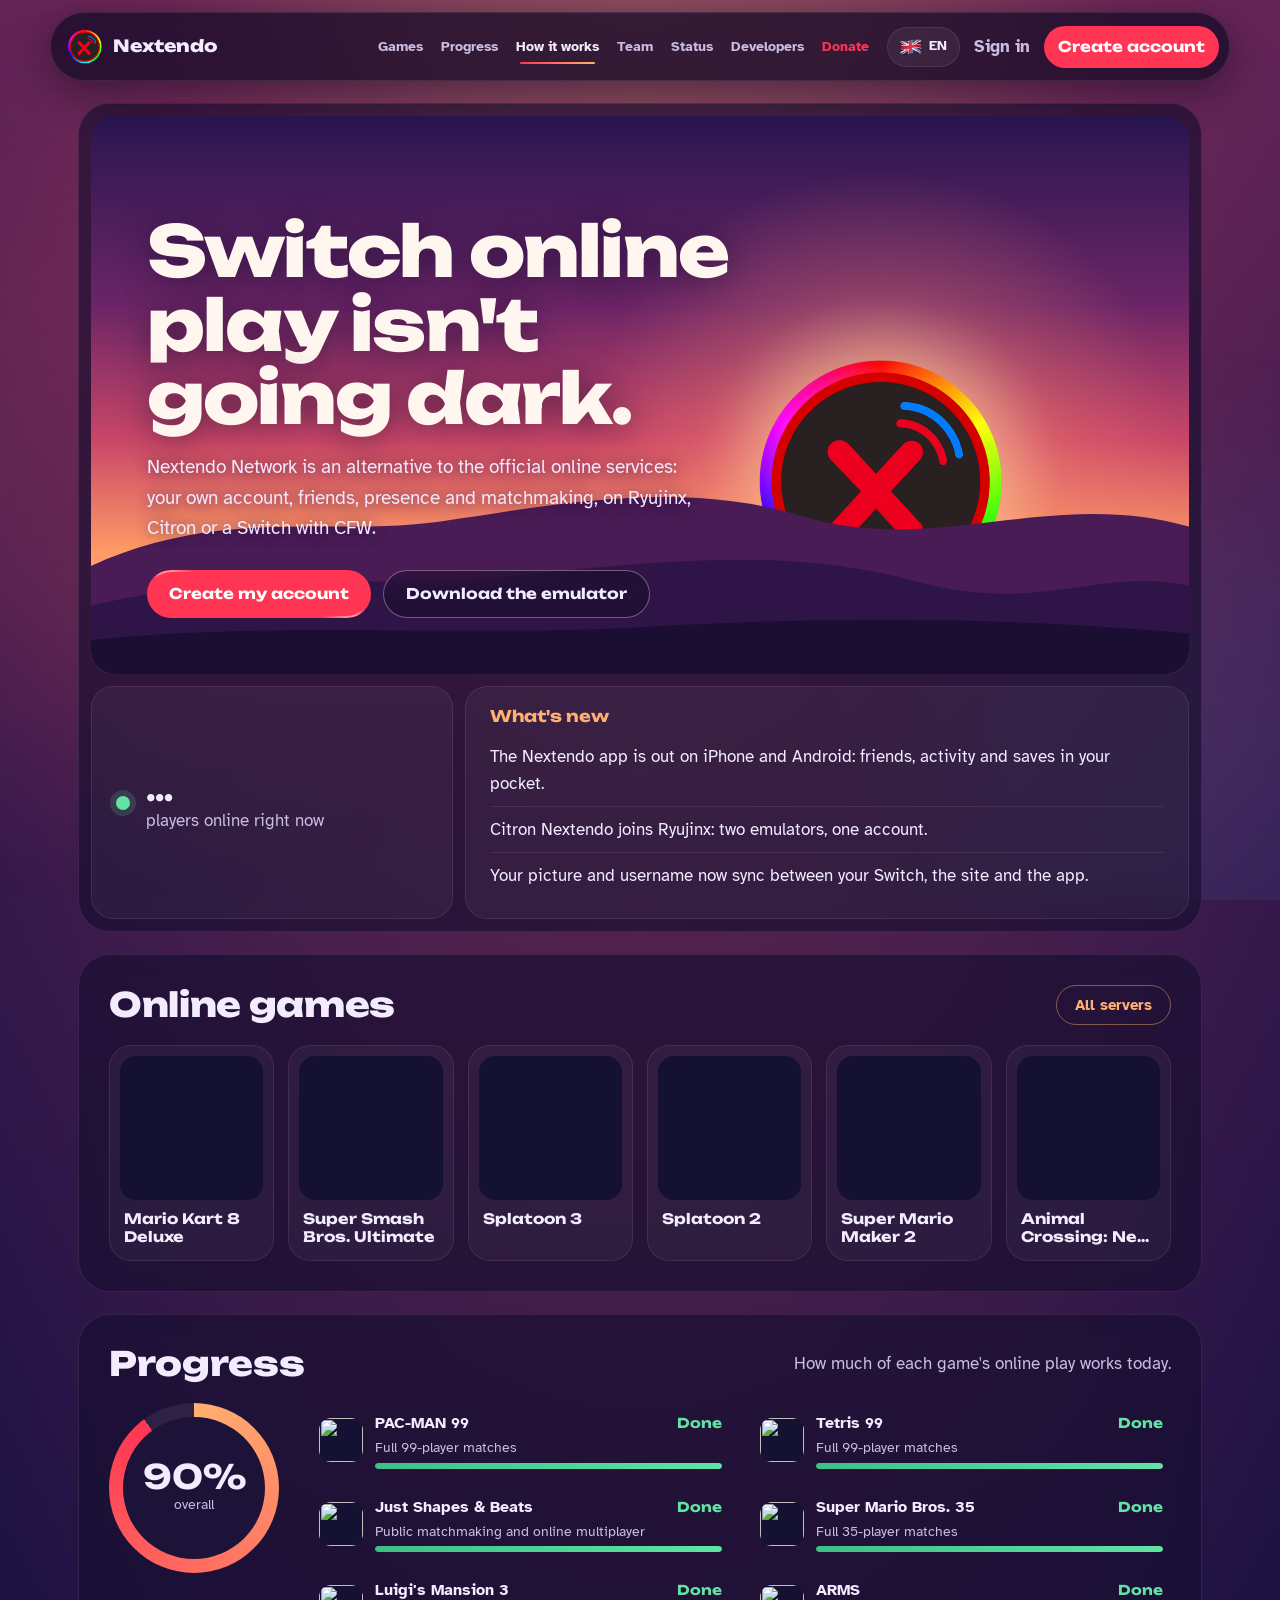
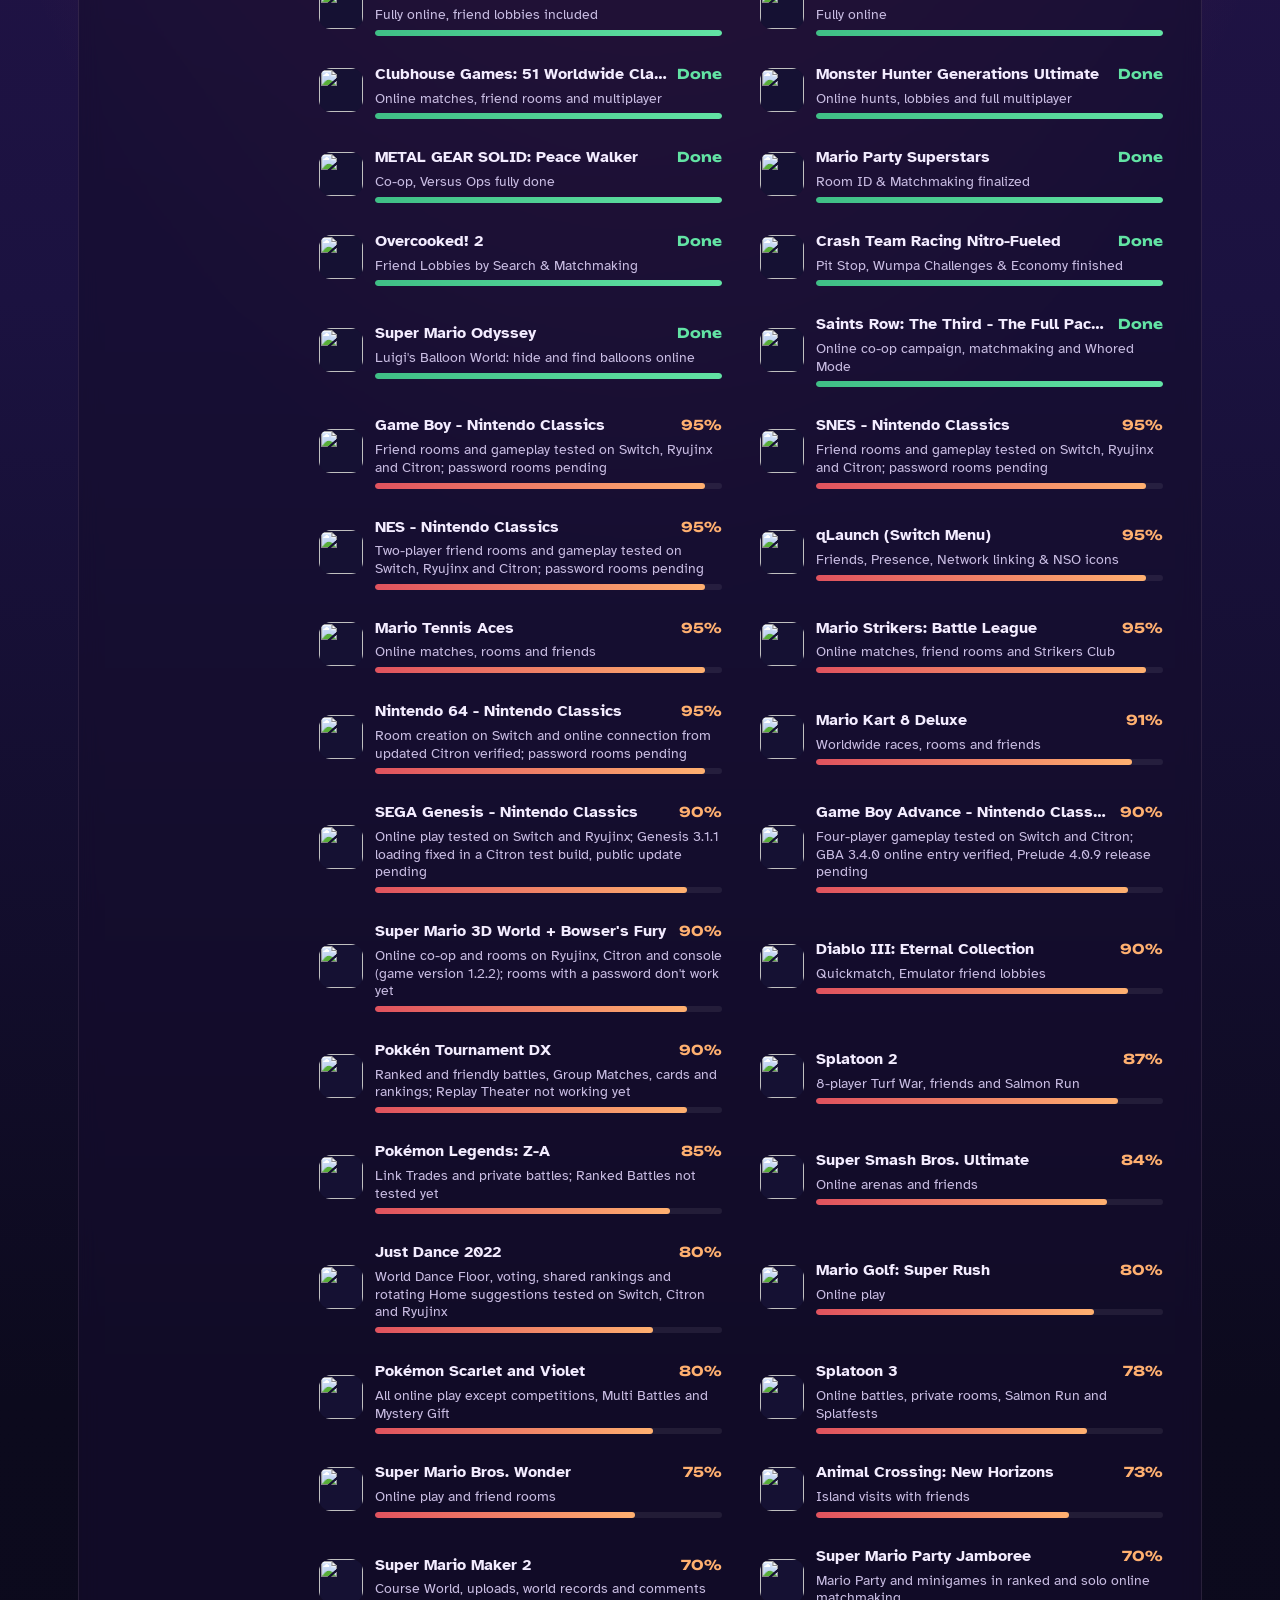
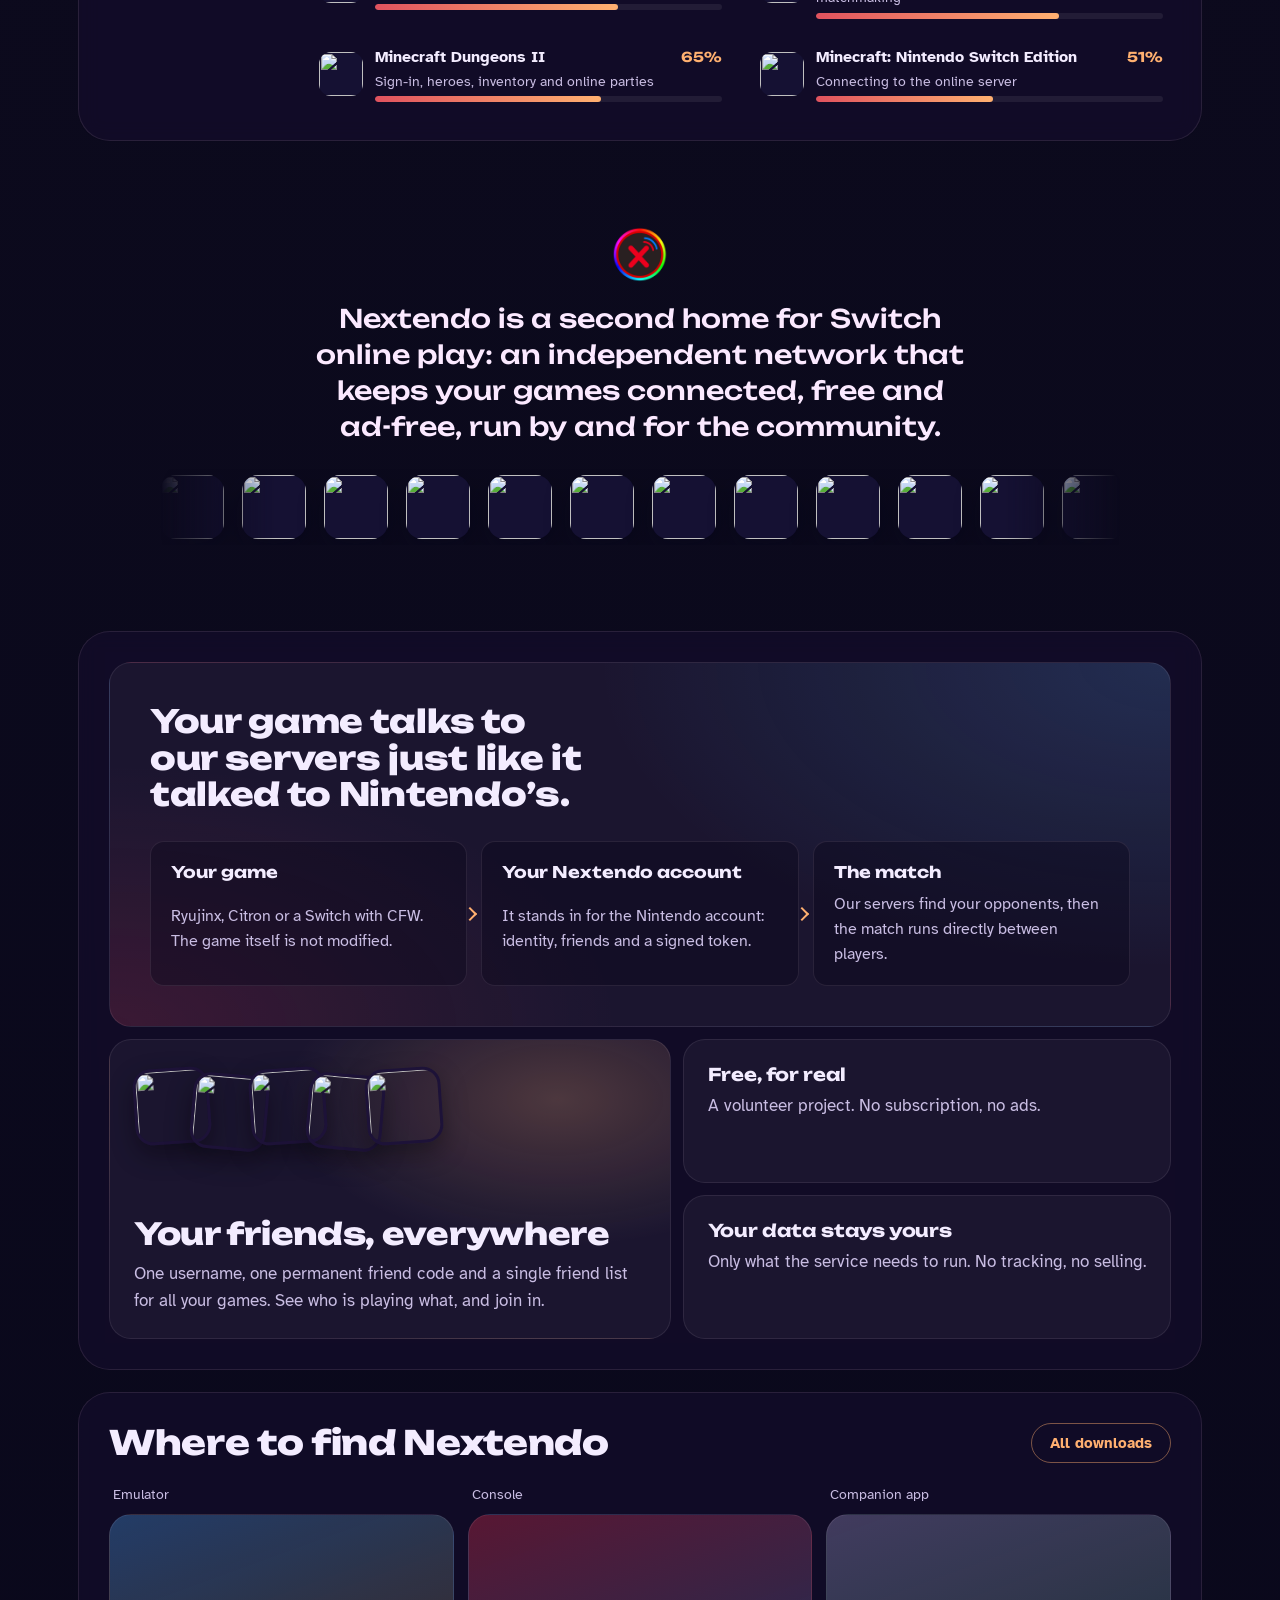
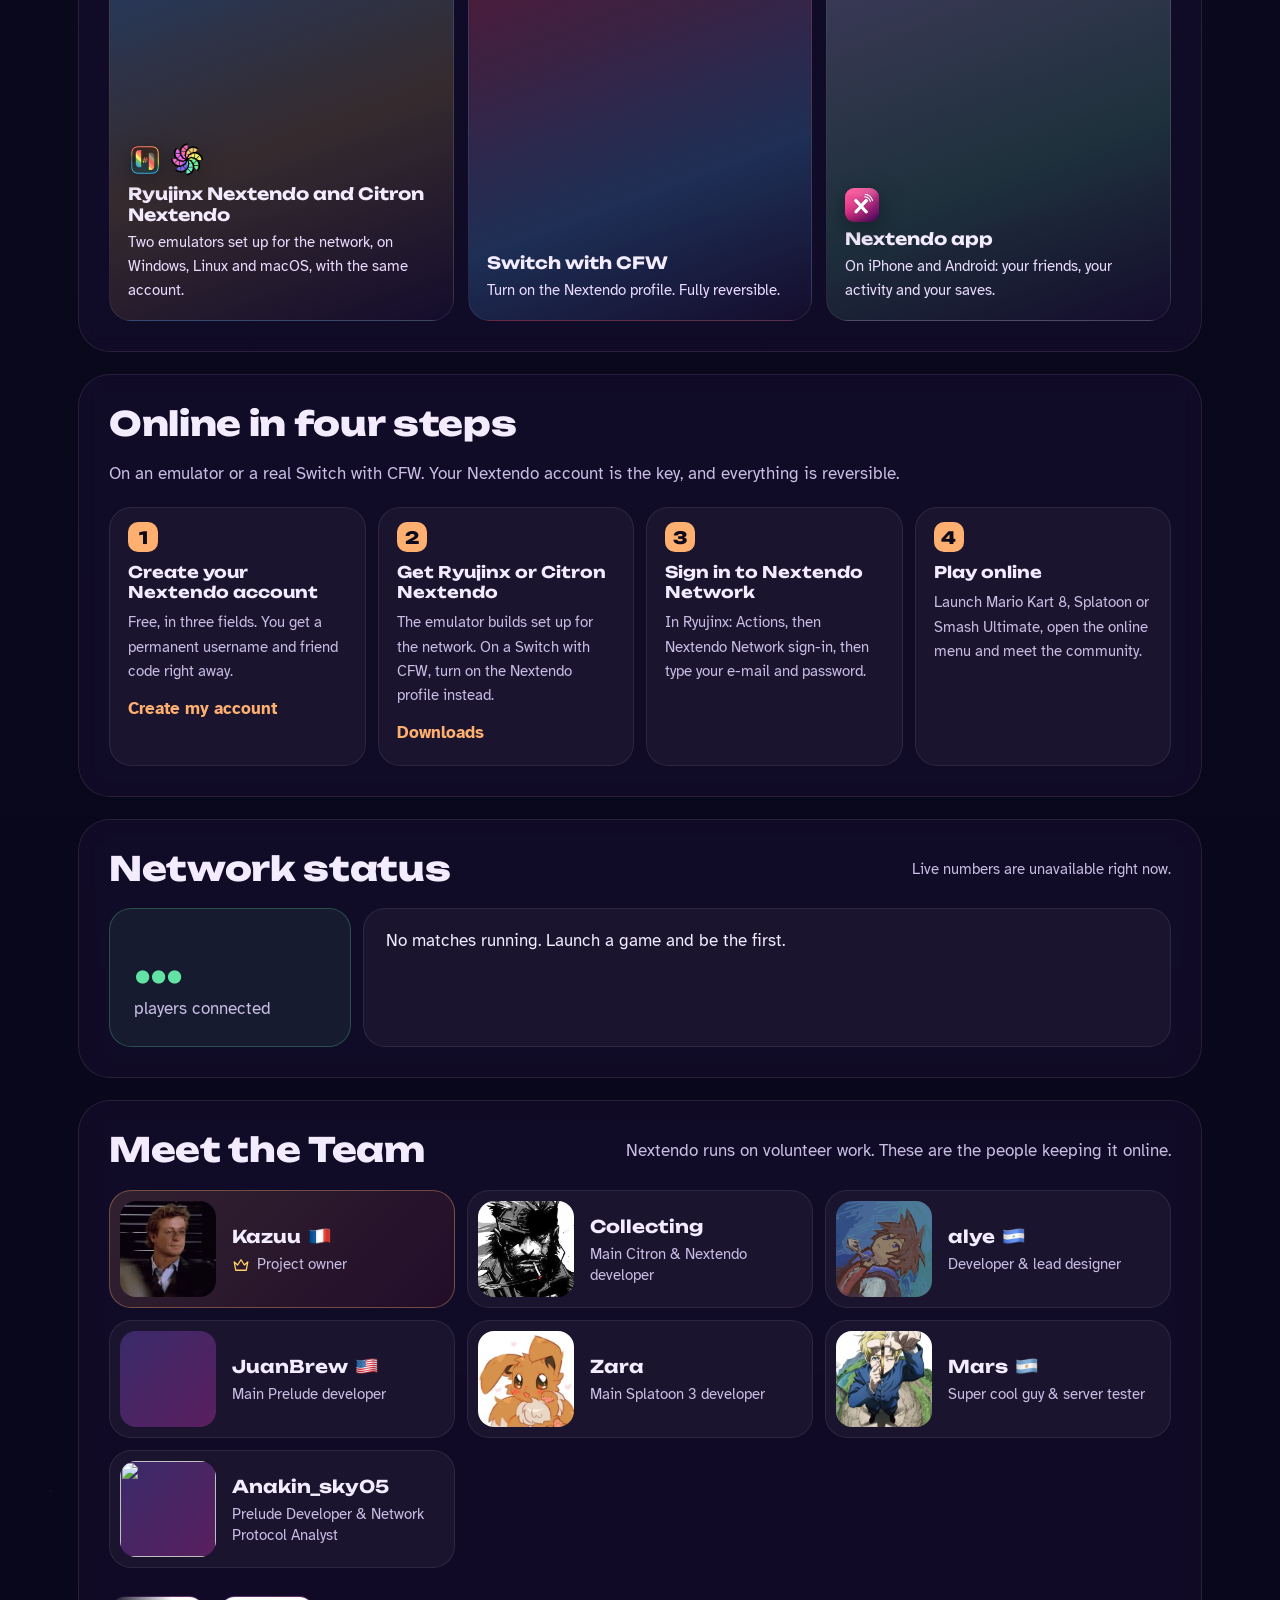
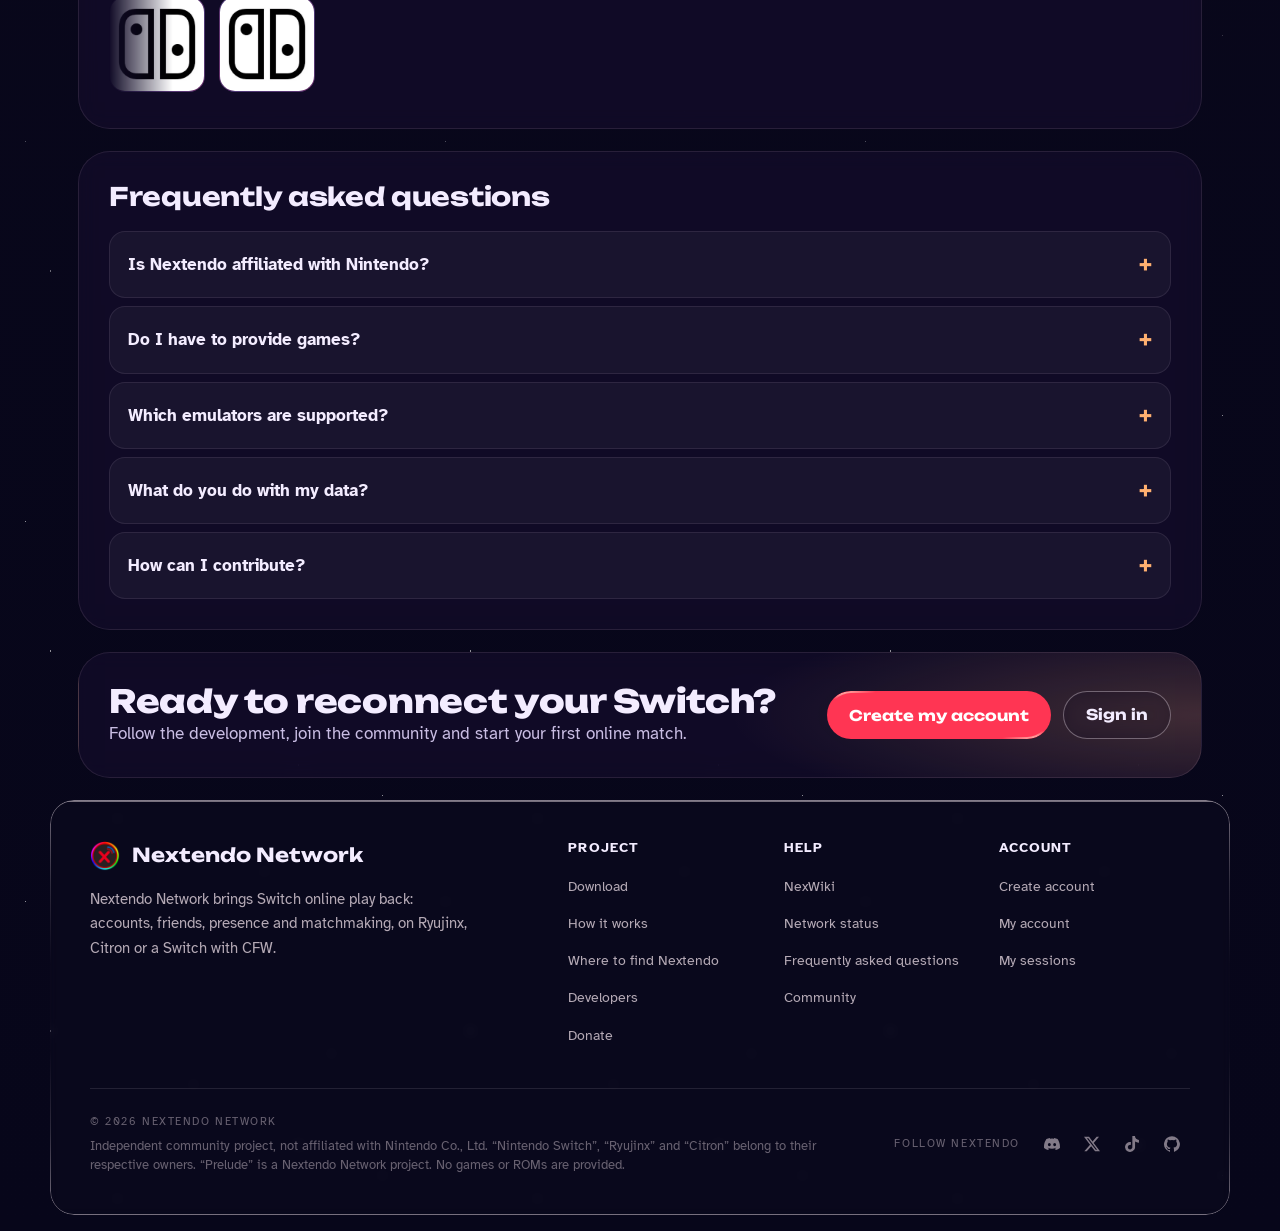
==== commit 5954c31a: "site: refresh Classics and Just Dance progress from confirmed tests" ====
--- a/index.html
+++ b/index.html
@@ -20,7 +20,7 @@
   "https://cdn.jsdelivr.net/npm/three@0.160.0/examples/jsm/utils/BufferGeometryUtils.js":"sha384-jHGXS4+FuVOBnZkNme2ury3Ccg5DWDLYK22xX/WGdZCZsjRM4J+3n6Qc4CXx1Hjf",
   "https://cdn.jsdelivr.net/npm/three@0.160.0/examples/jsm/libs/meshopt_decoder.module.js":"sha384-zhZjnxc+3j2IeX2itXt+5CnnC0YleVRvu5EOaj733tRp38E9hBPnZjweEWX2kN7y"}}
 </script>
-<script src="assets/js/i18n.js?v=classics-public-3"></script>
+<script src="assets/js/i18n.js?v=classics-tested-20261023"></script>
 </head>
 <body data-page="accueil">
 <a class="saut" href="#contenu">Skip to content</a>
@@ -244,7 +244,7 @@
 <script src="assets/js/jd22-counts.js?v=classics-public-3" defer></script>
 <script src="assets/js/nx.js?v=20261002b" defer></script>
 <script src="assets/js/commun.js?v=20261007p" defer></script>
-<script src="assets/js/rework.js?v=20261008a" defer></script>
+<script src="assets/js/rework.js?v=classics-tested-20261023" defer></script>
 <script type="module" src="assets/js/plateformes3d.js?v=20260928b"></script>
 <script src="assets/js/effets.js?v=20260928b" defer></script>
 </body>
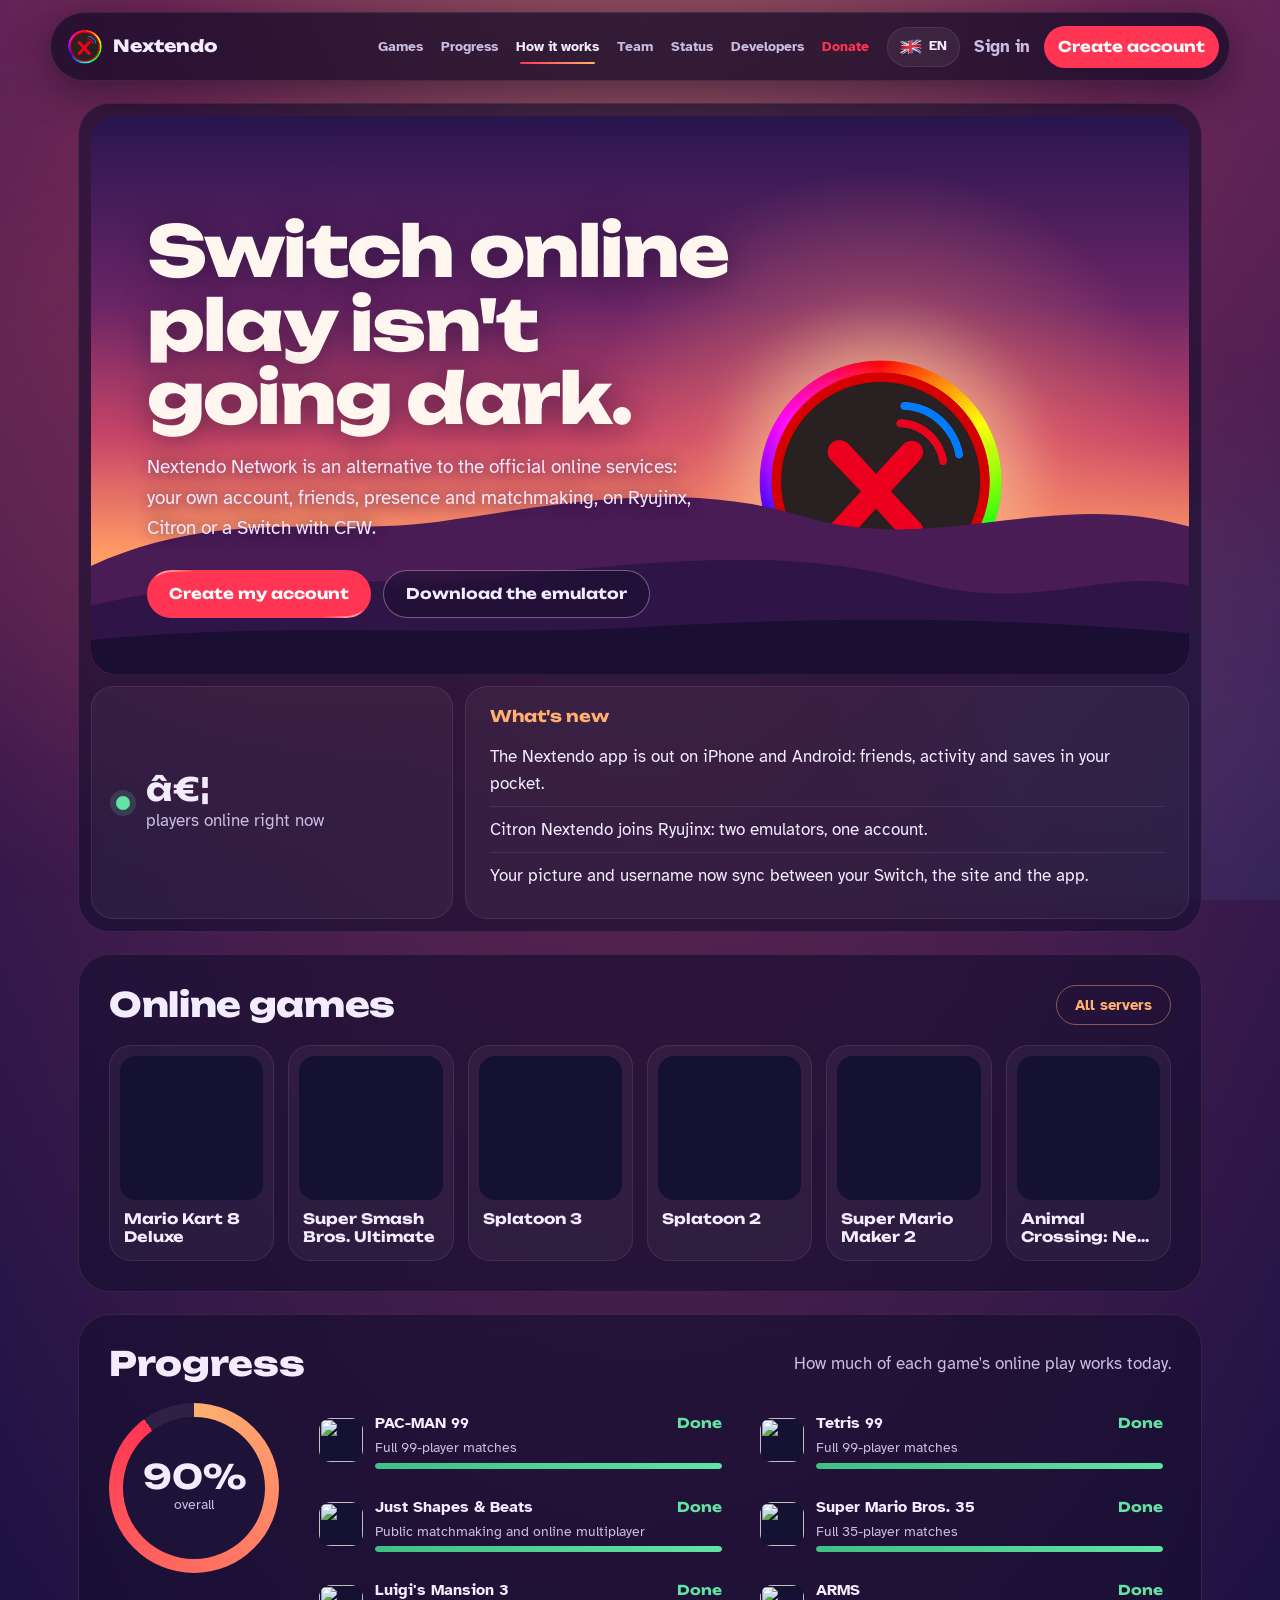
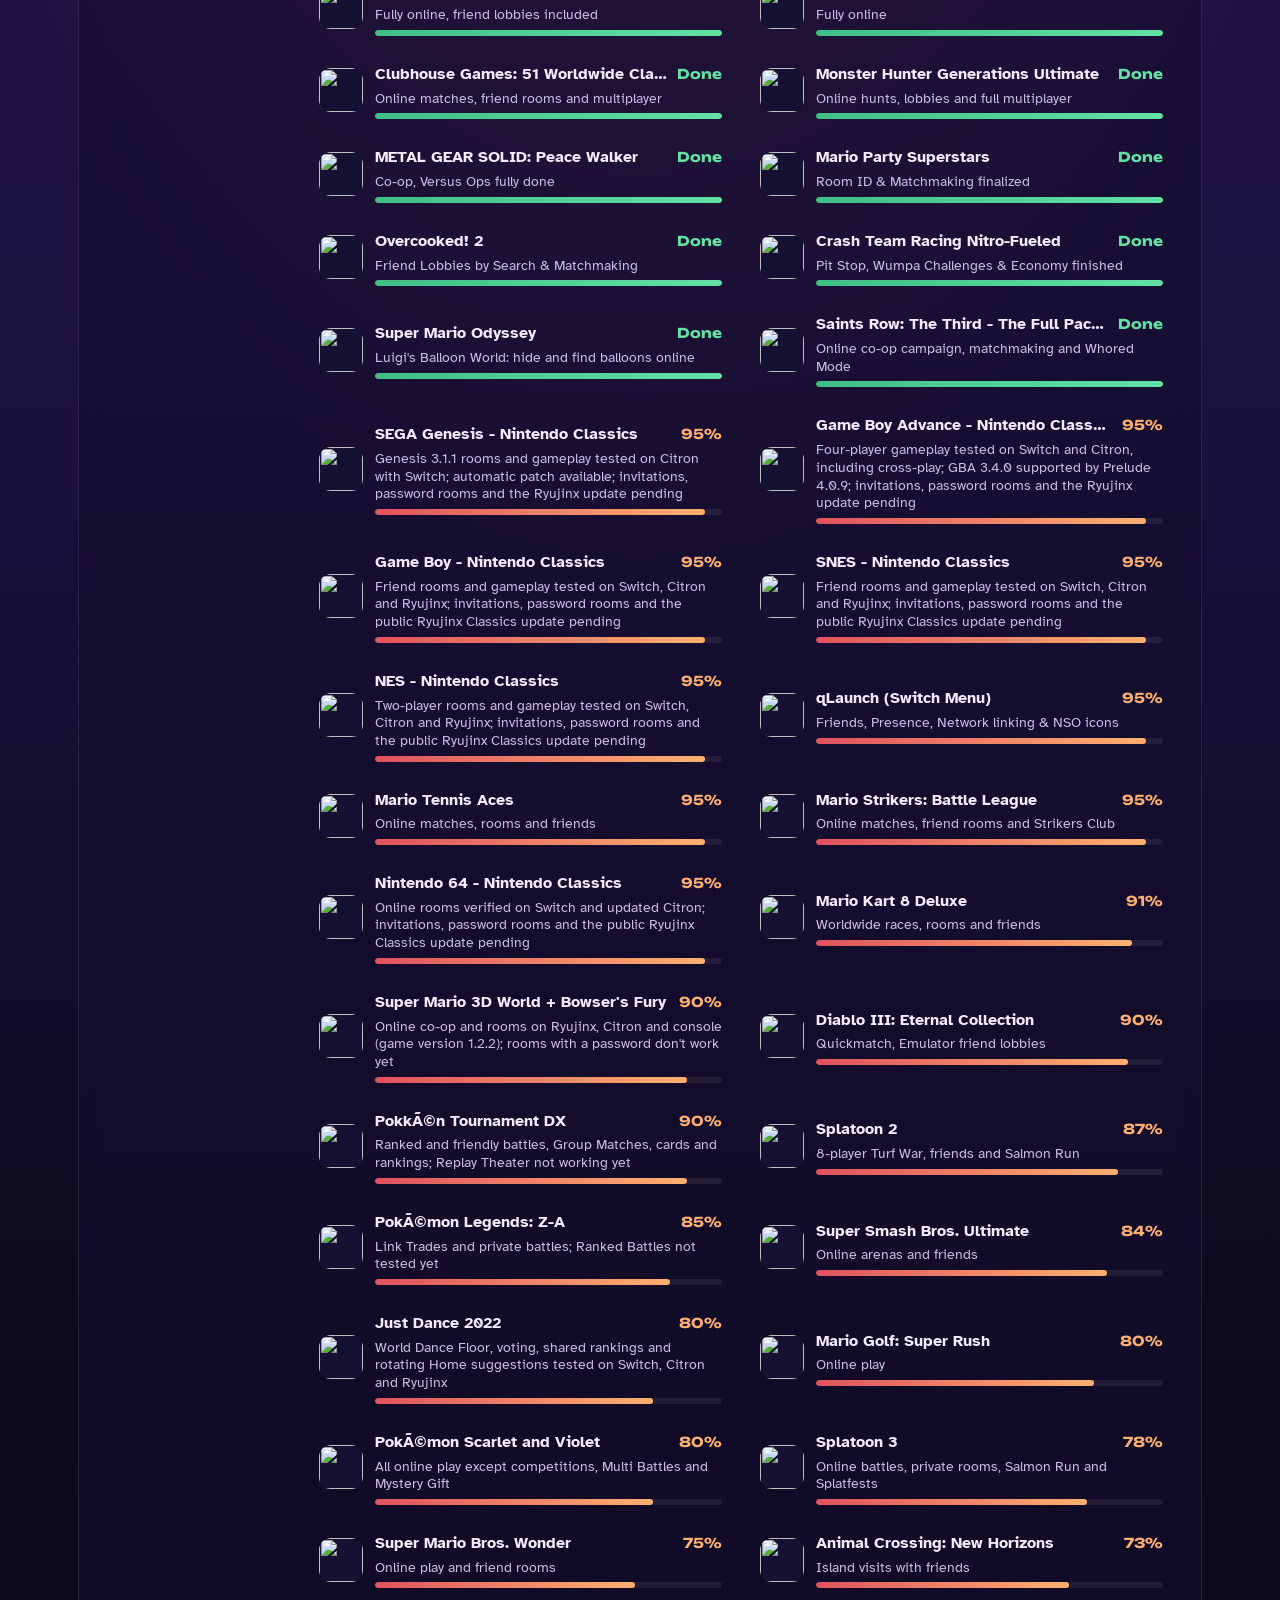
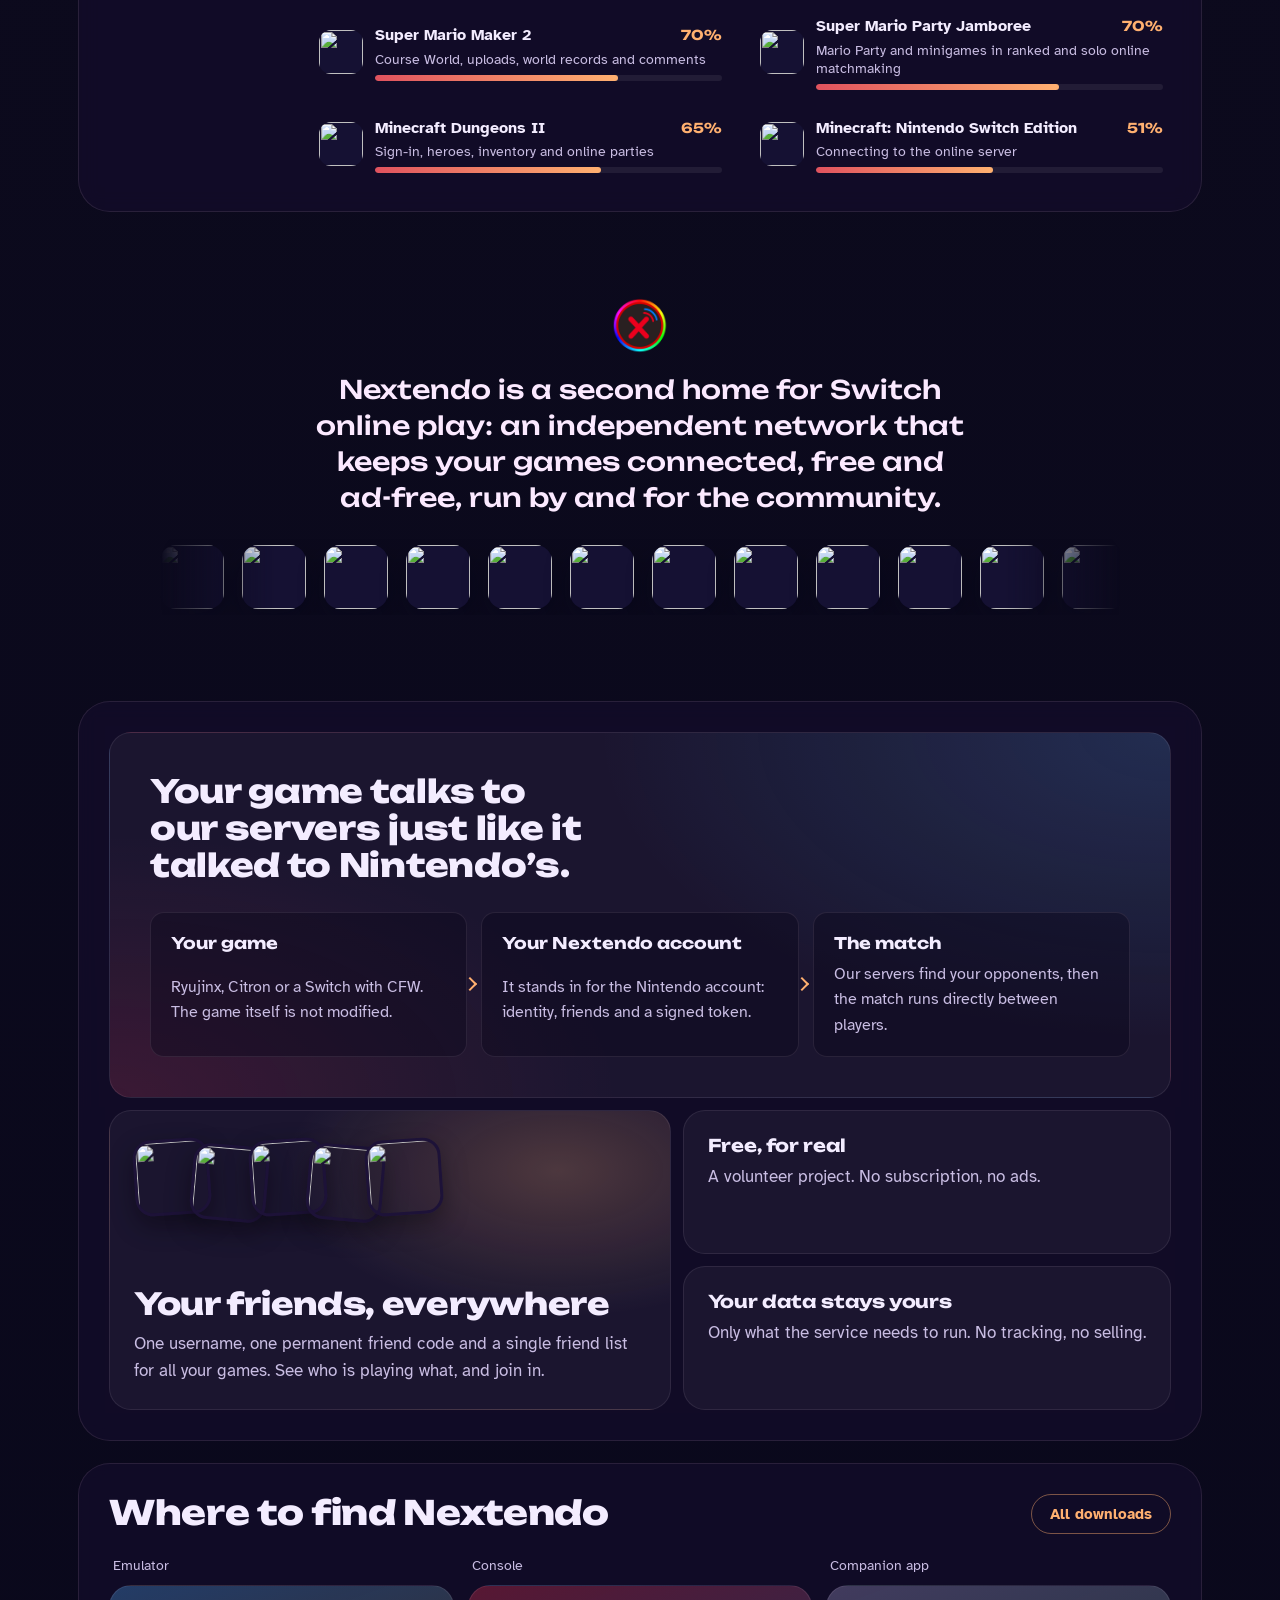
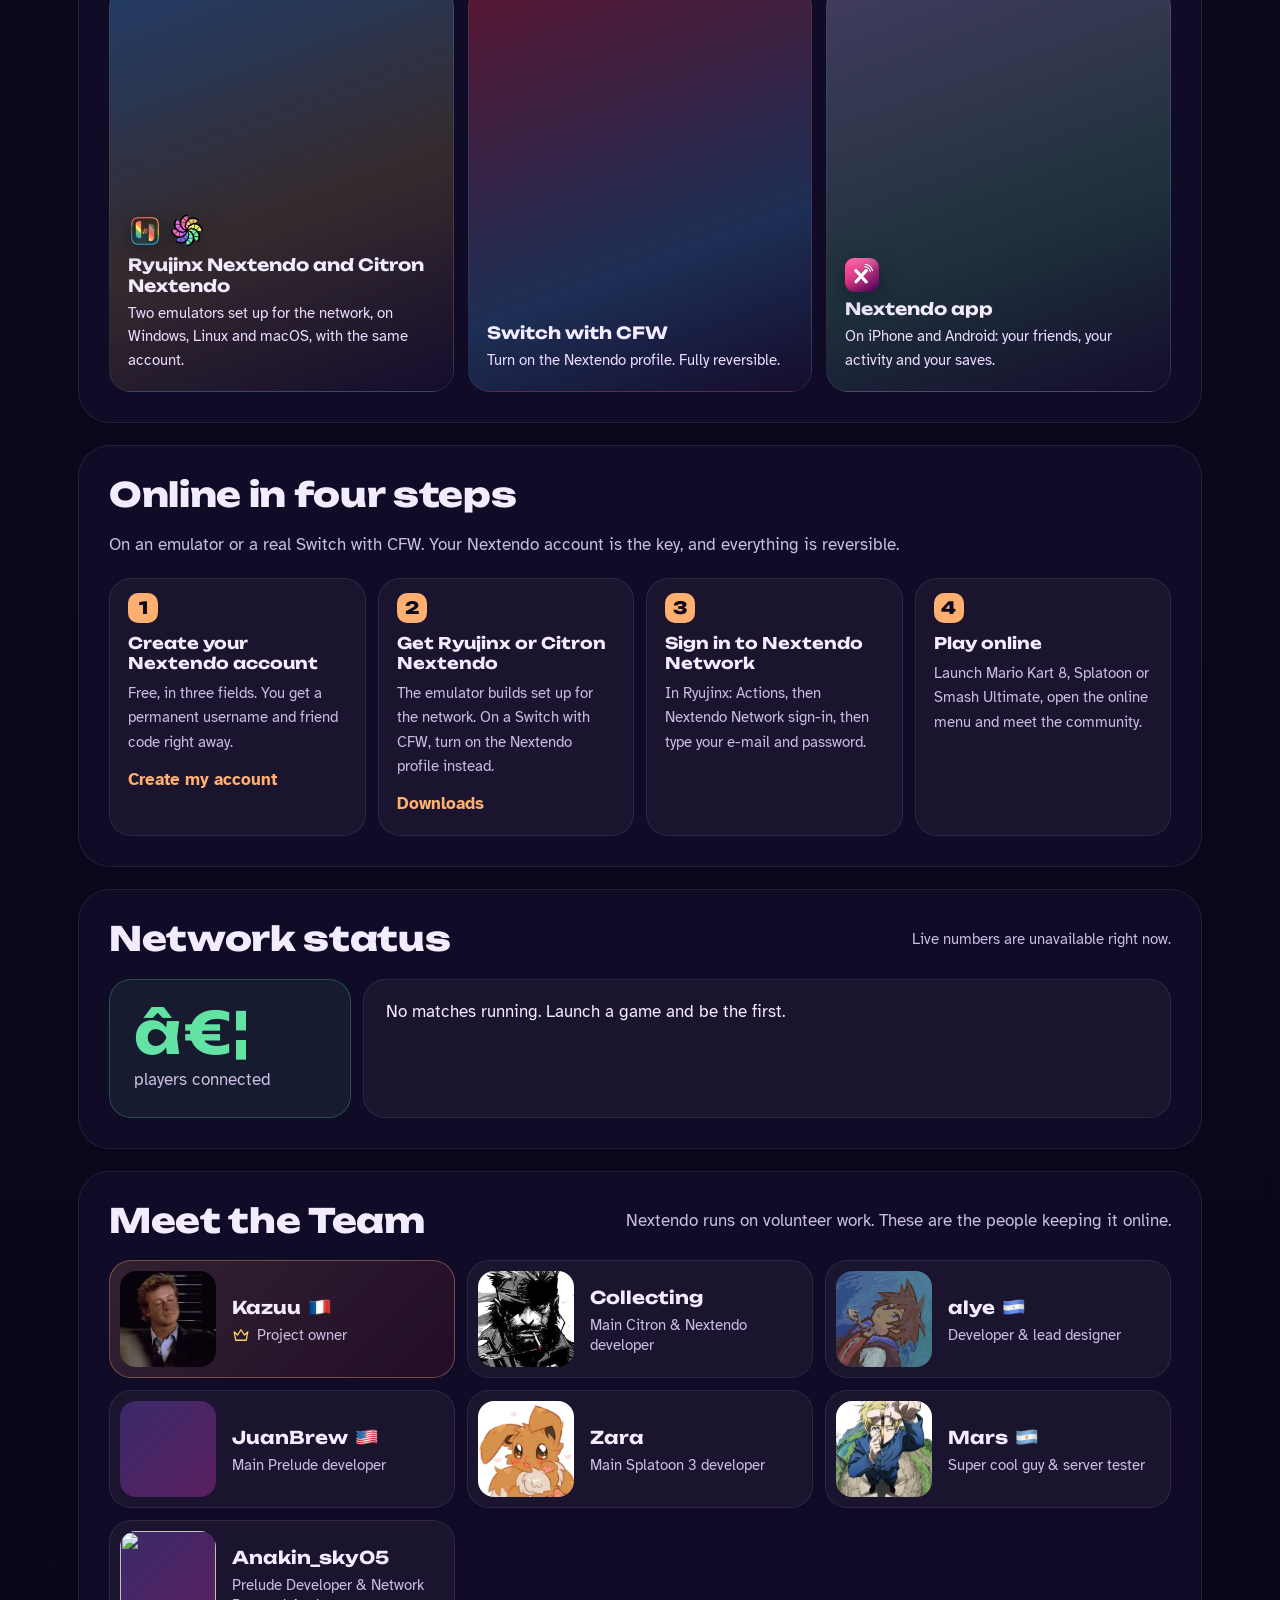
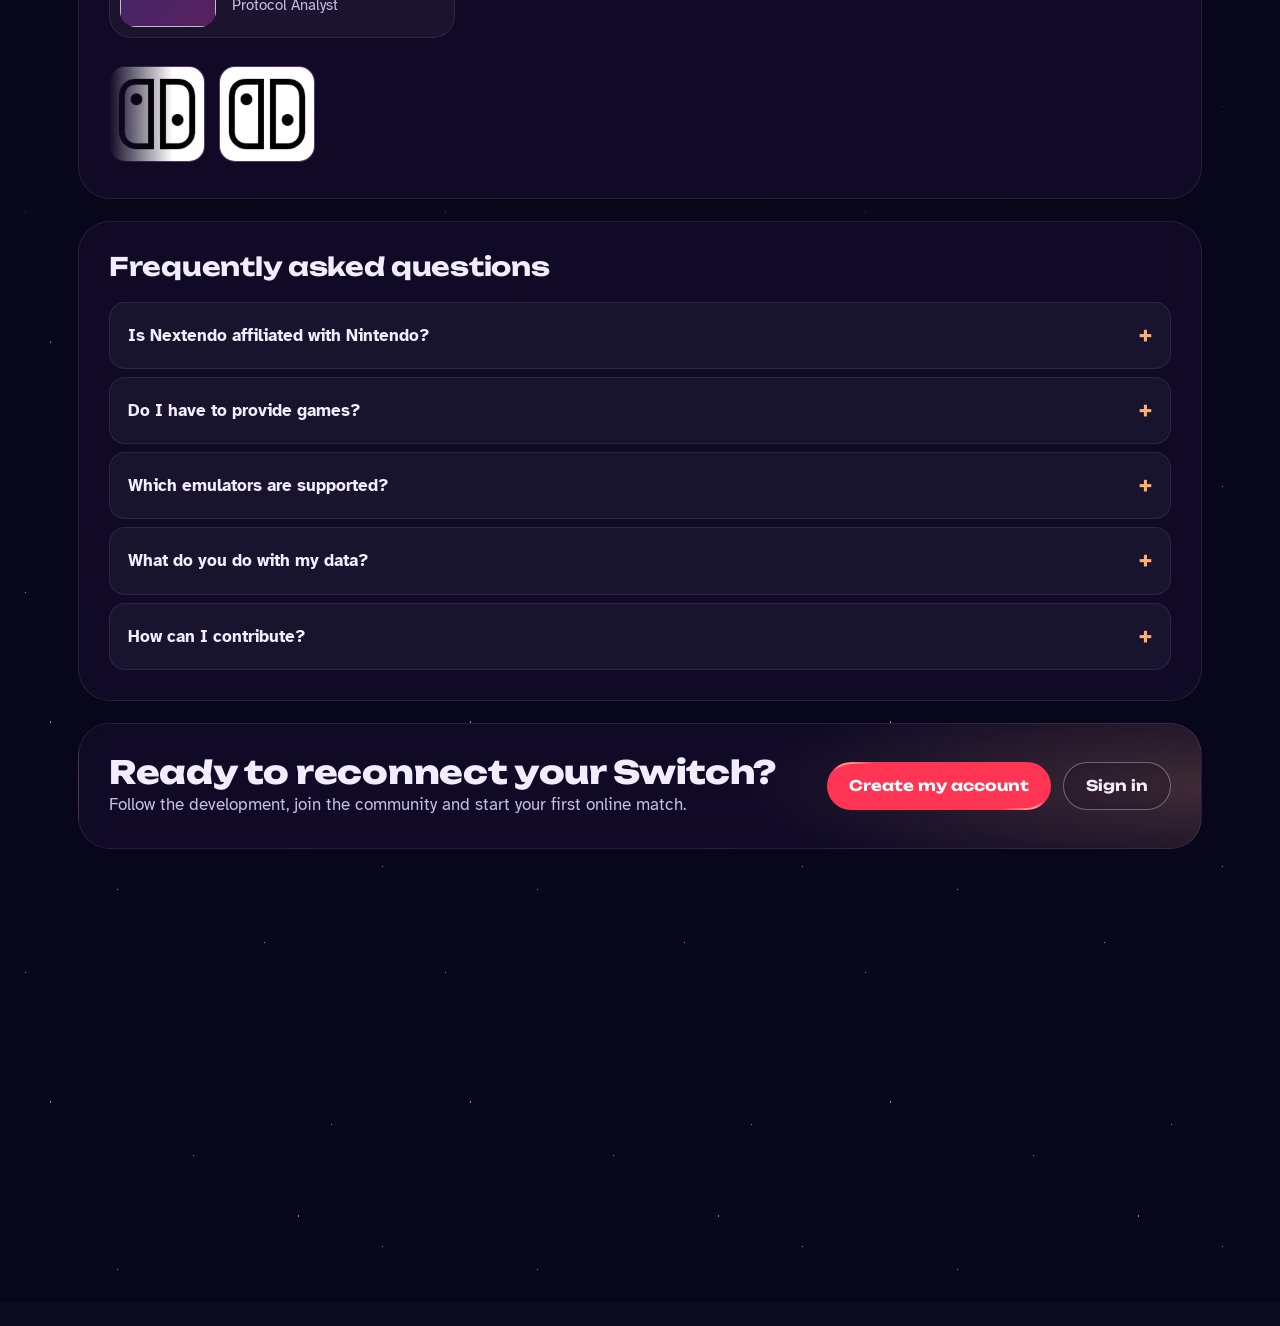
==== commit ef09fa5d: "site: record confirmed Genesis and GBA cross-play and remaining Classics work" ====
--- a/index.html
+++ b/index.html
@@ -20,7 +20,7 @@
   "https://cdn.jsdelivr.net/npm/three@0.160.0/examples/jsm/utils/BufferGeometryUtils.js":"sha384-jHGXS4+FuVOBnZkNme2ury3Ccg5DWDLYK22xX/WGdZCZsjRM4J+3n6Qc4CXx1Hjf",
   "https://cdn.jsdelivr.net/npm/three@0.160.0/examples/jsm/libs/meshopt_decoder.module.js":"sha384-zhZjnxc+3j2IeX2itXt+5CnnC0YleVRvu5EOaj733tRp38E9hBPnZjweEWX2kN7y"}}
 </script>
-<script src="assets/js/i18n.js?v=classics-tested-20261023"></script>
+<script src="assets/js/i18n.js?v=classics-confirmed-20261023b"></script>
 </head>
 <body data-page="accueil">
 <a class="saut" href="#contenu">Skip to content</a>
@@ -244,7 +244,7 @@
 <script src="assets/js/jd22-counts.js?v=classics-public-3" defer></script>
 <script src="assets/js/nx.js?v=20261002b" defer></script>
 <script src="assets/js/commun.js?v=20261007p" defer></script>
-<script src="assets/js/rework.js?v=classics-tested-20261023" defer></script>
+<script src="assets/js/rework.js?v=classics-confirmed-20261023b" defer></script>
 <script type="module" src="assets/js/plateformes3d.js?v=20260928b"></script>
 <script src="assets/js/effets.js?v=20260928b" defer></script>
 </body>
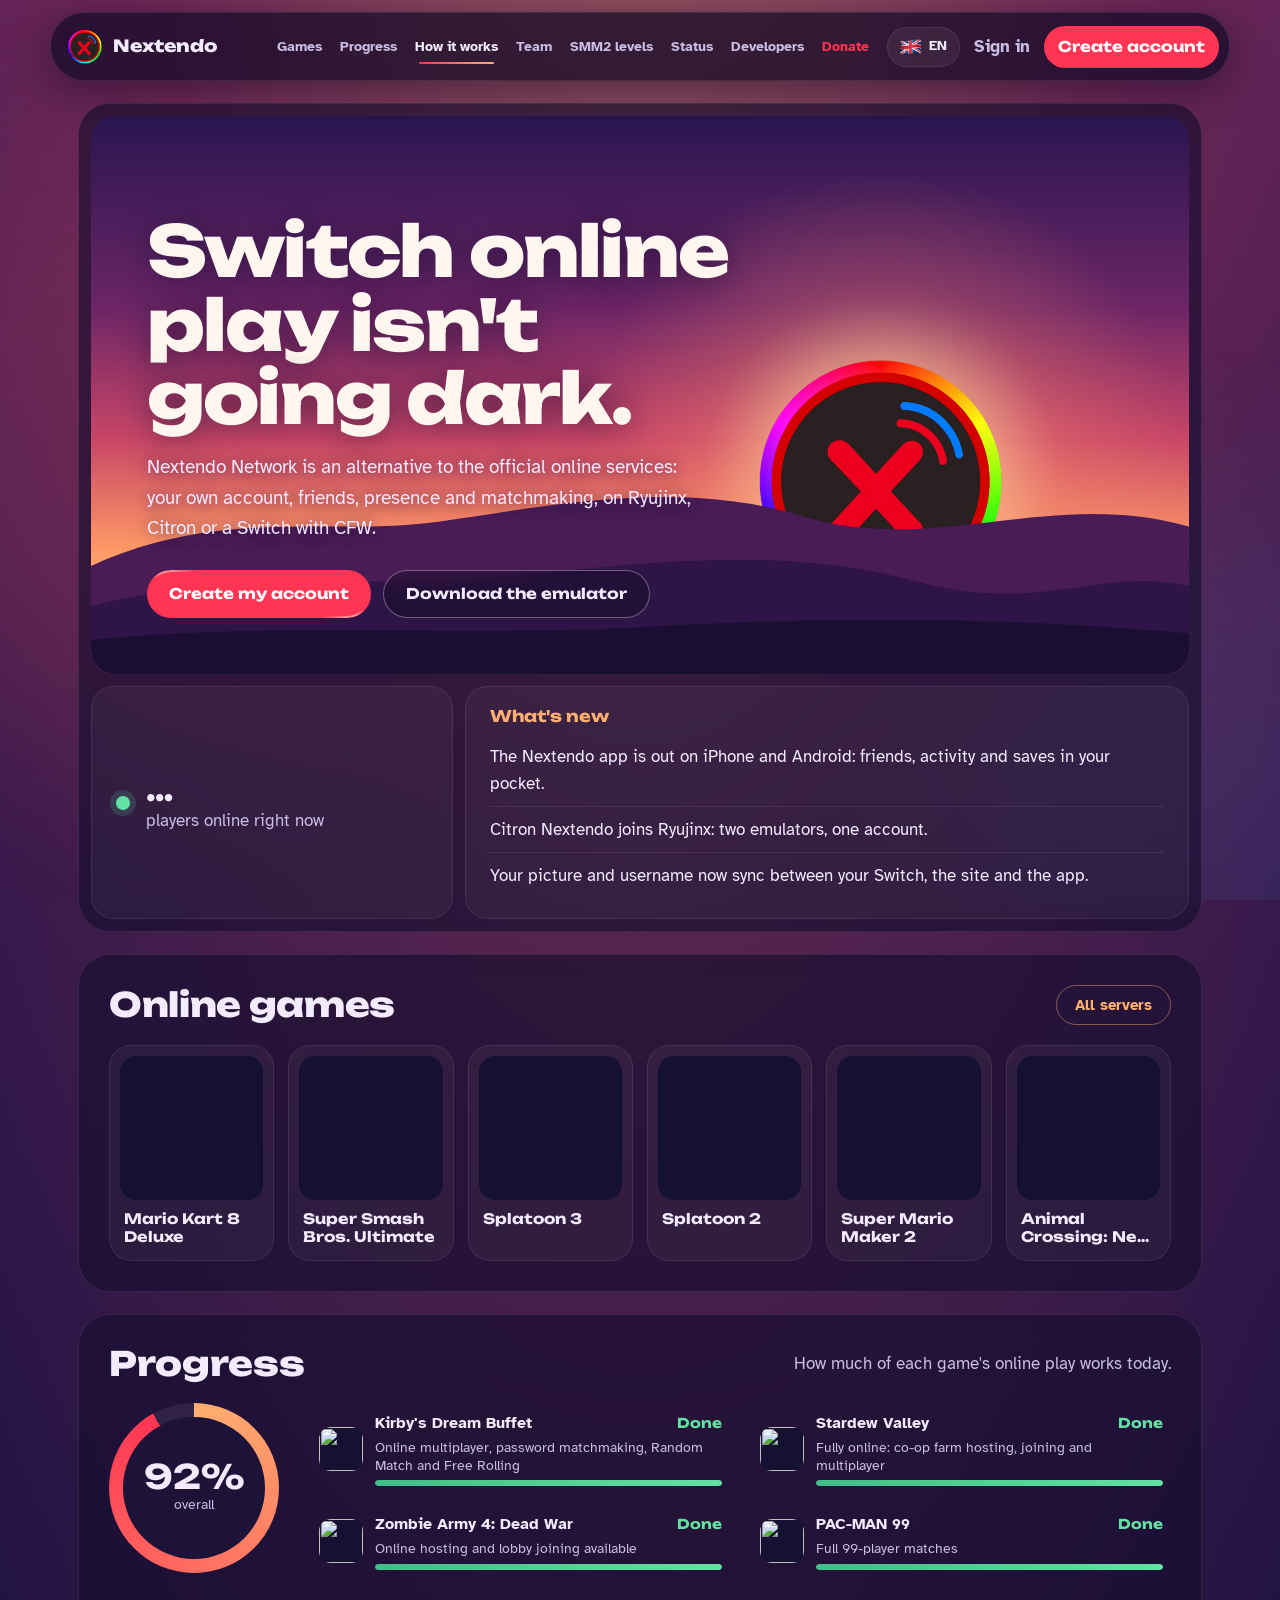
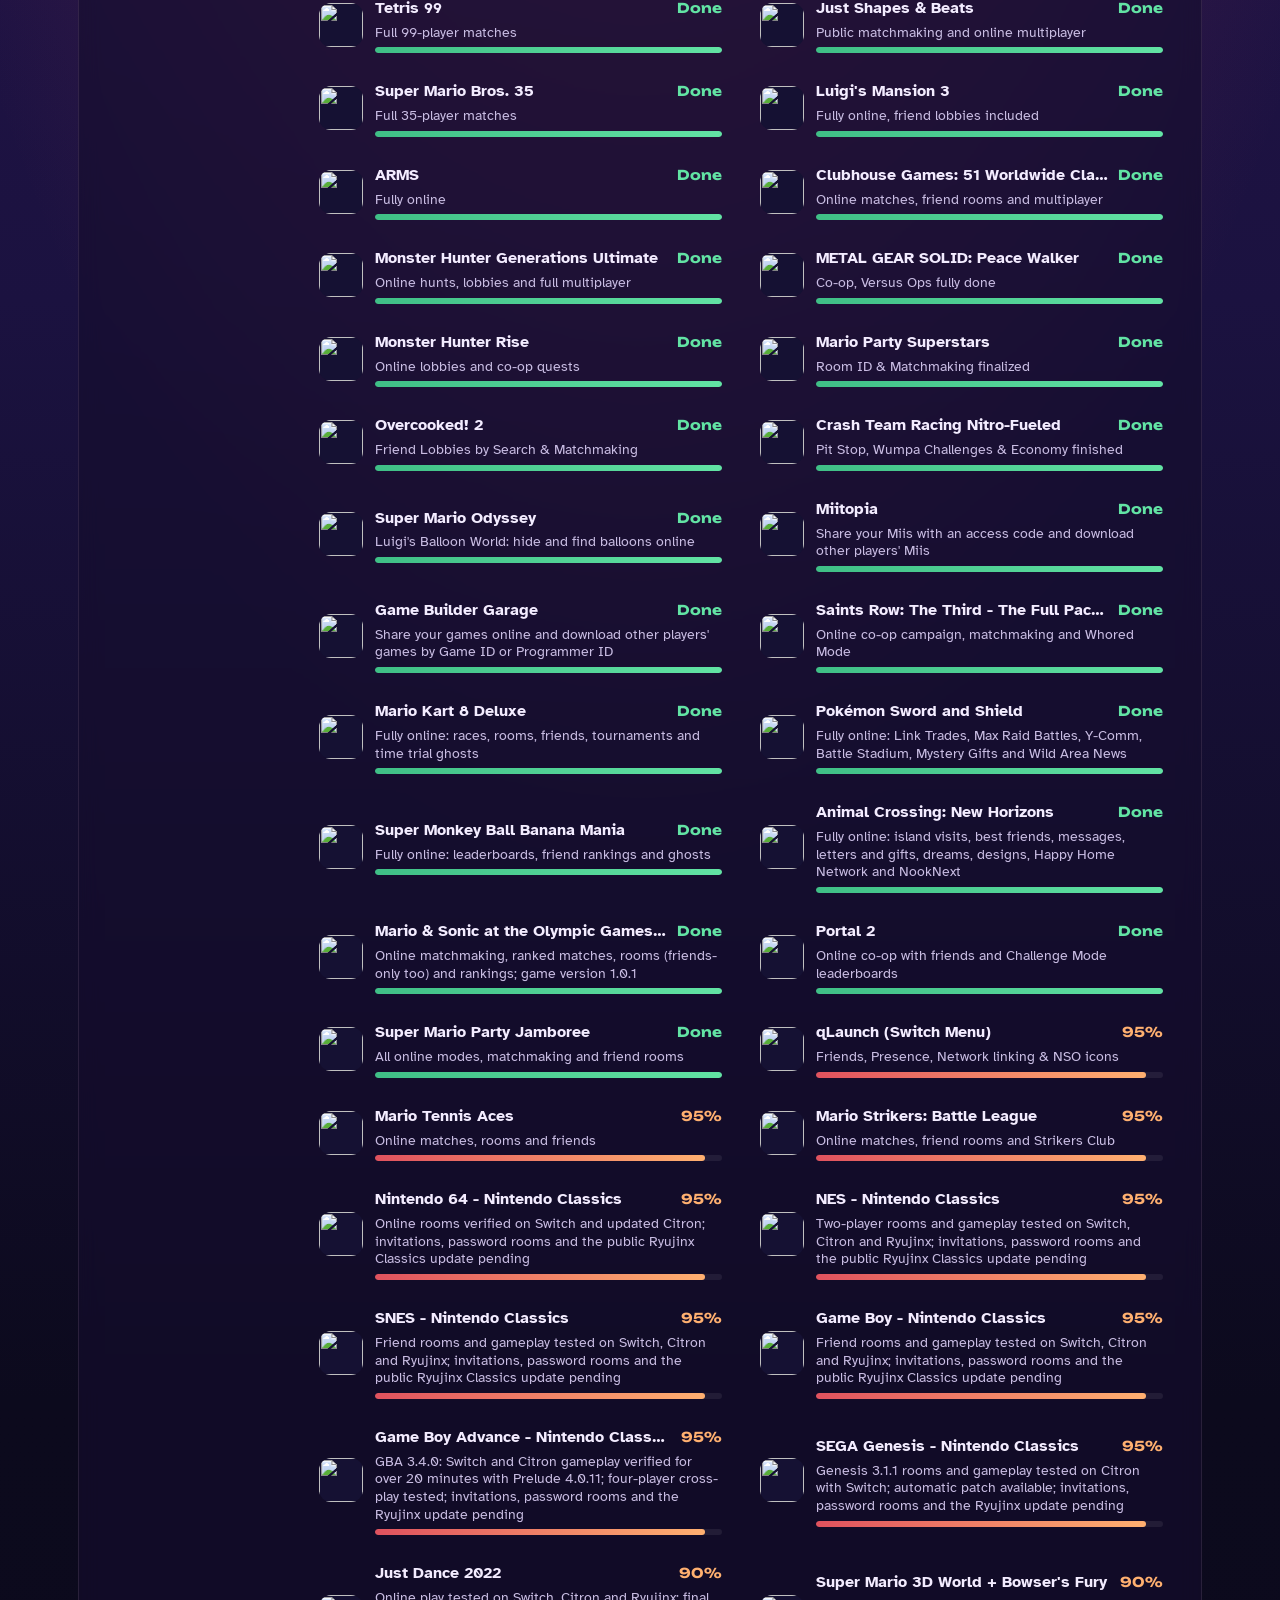
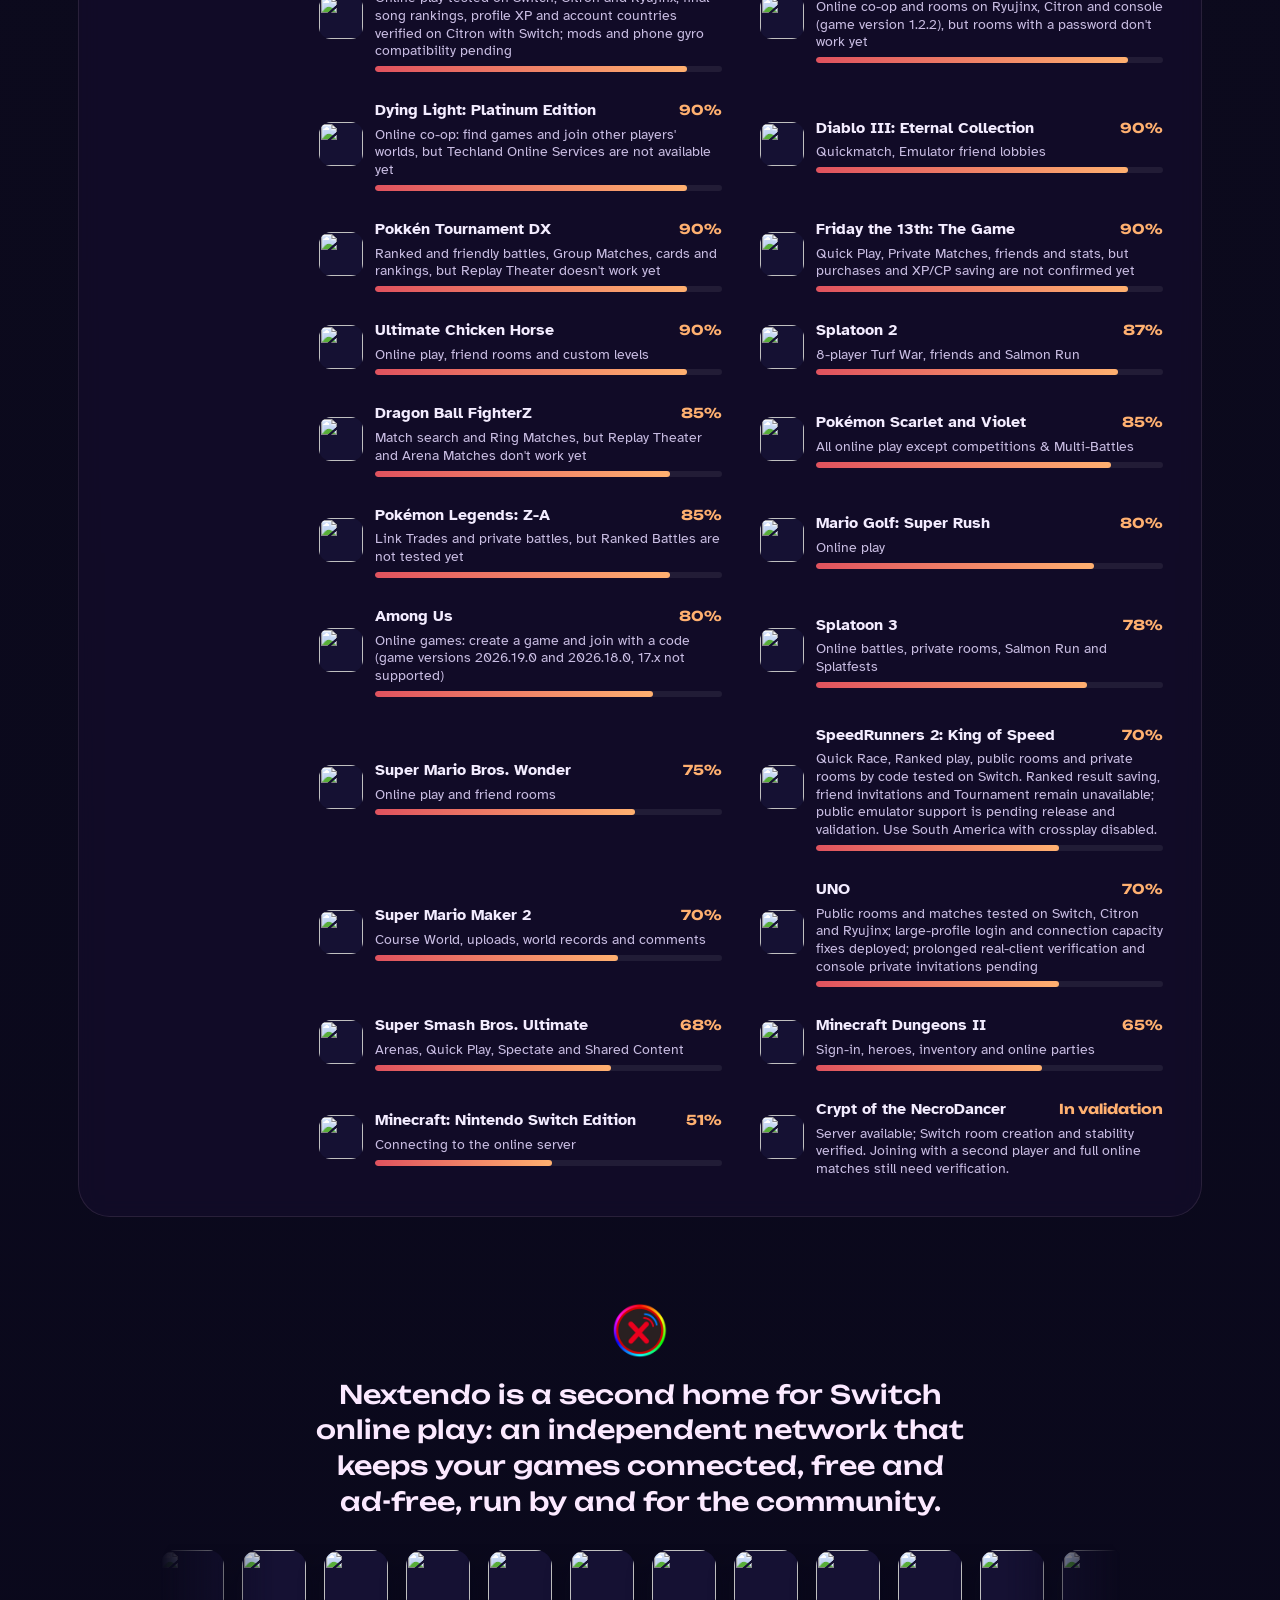
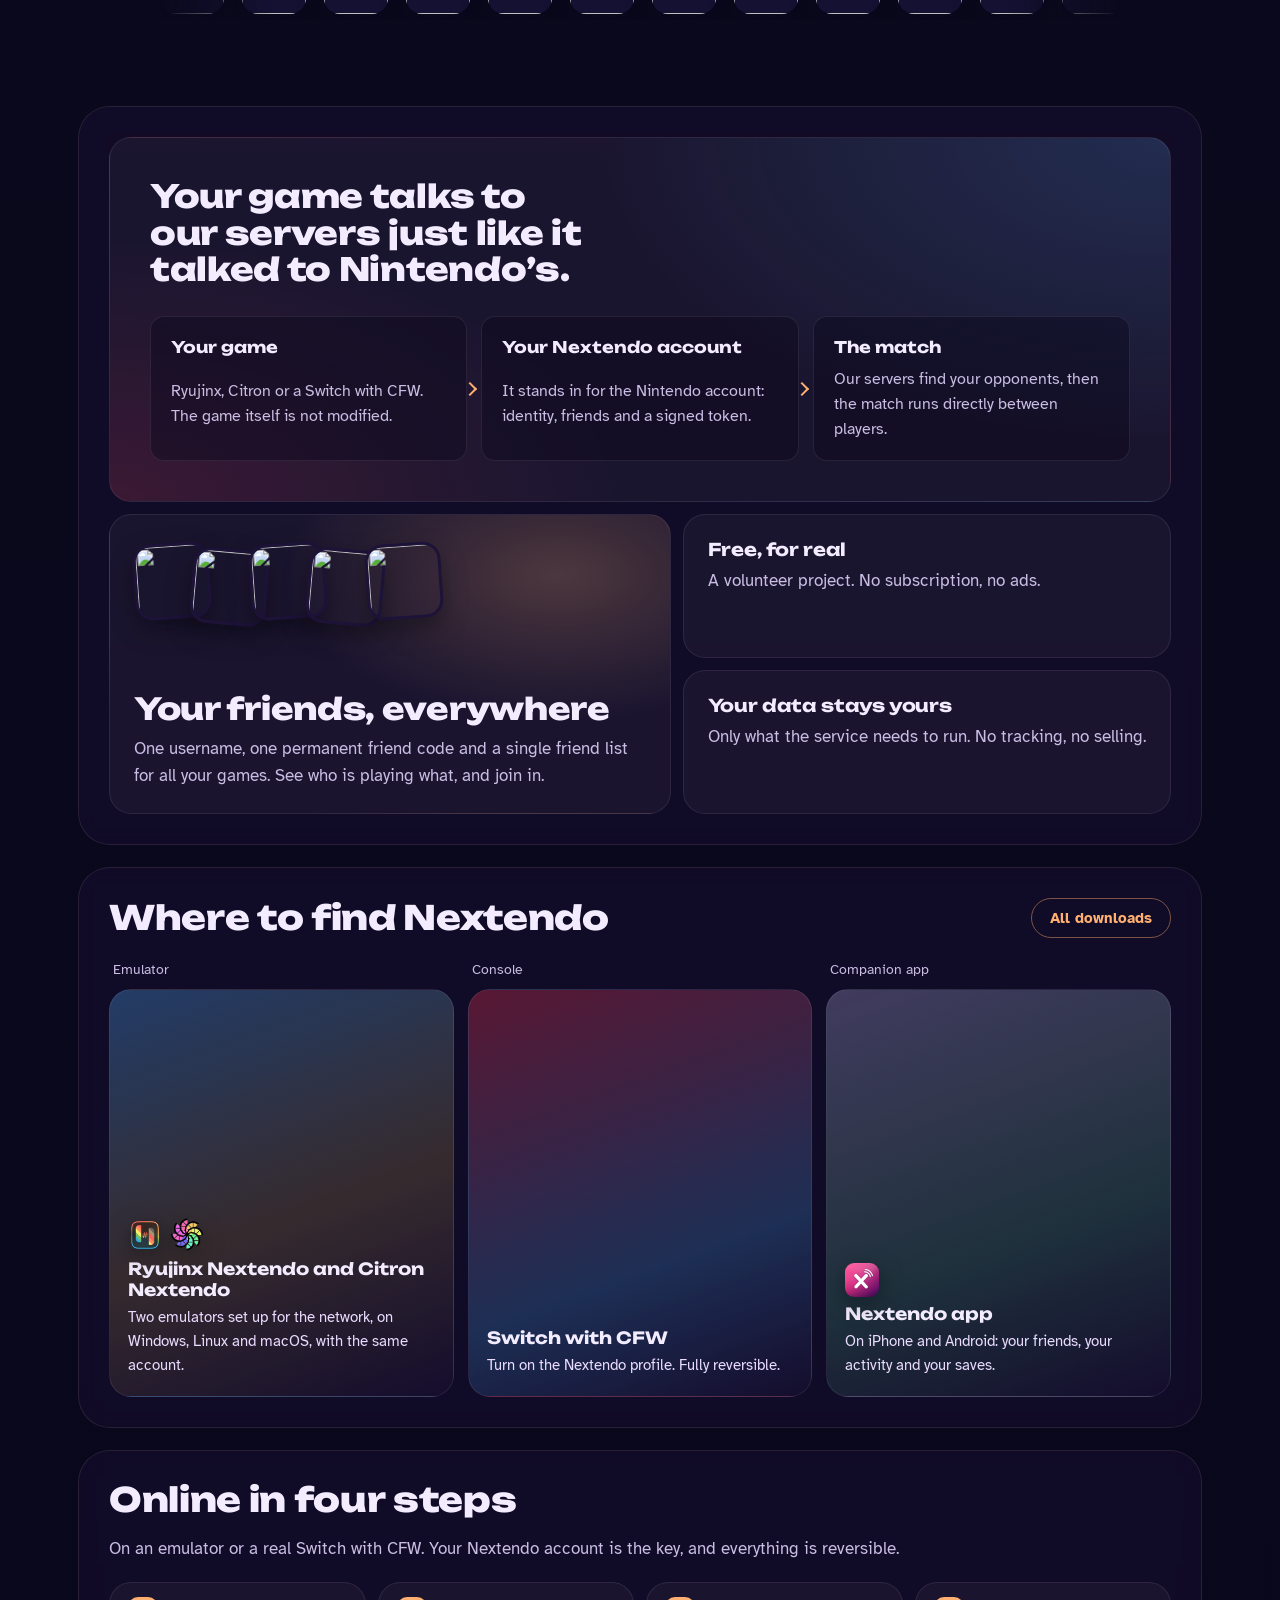
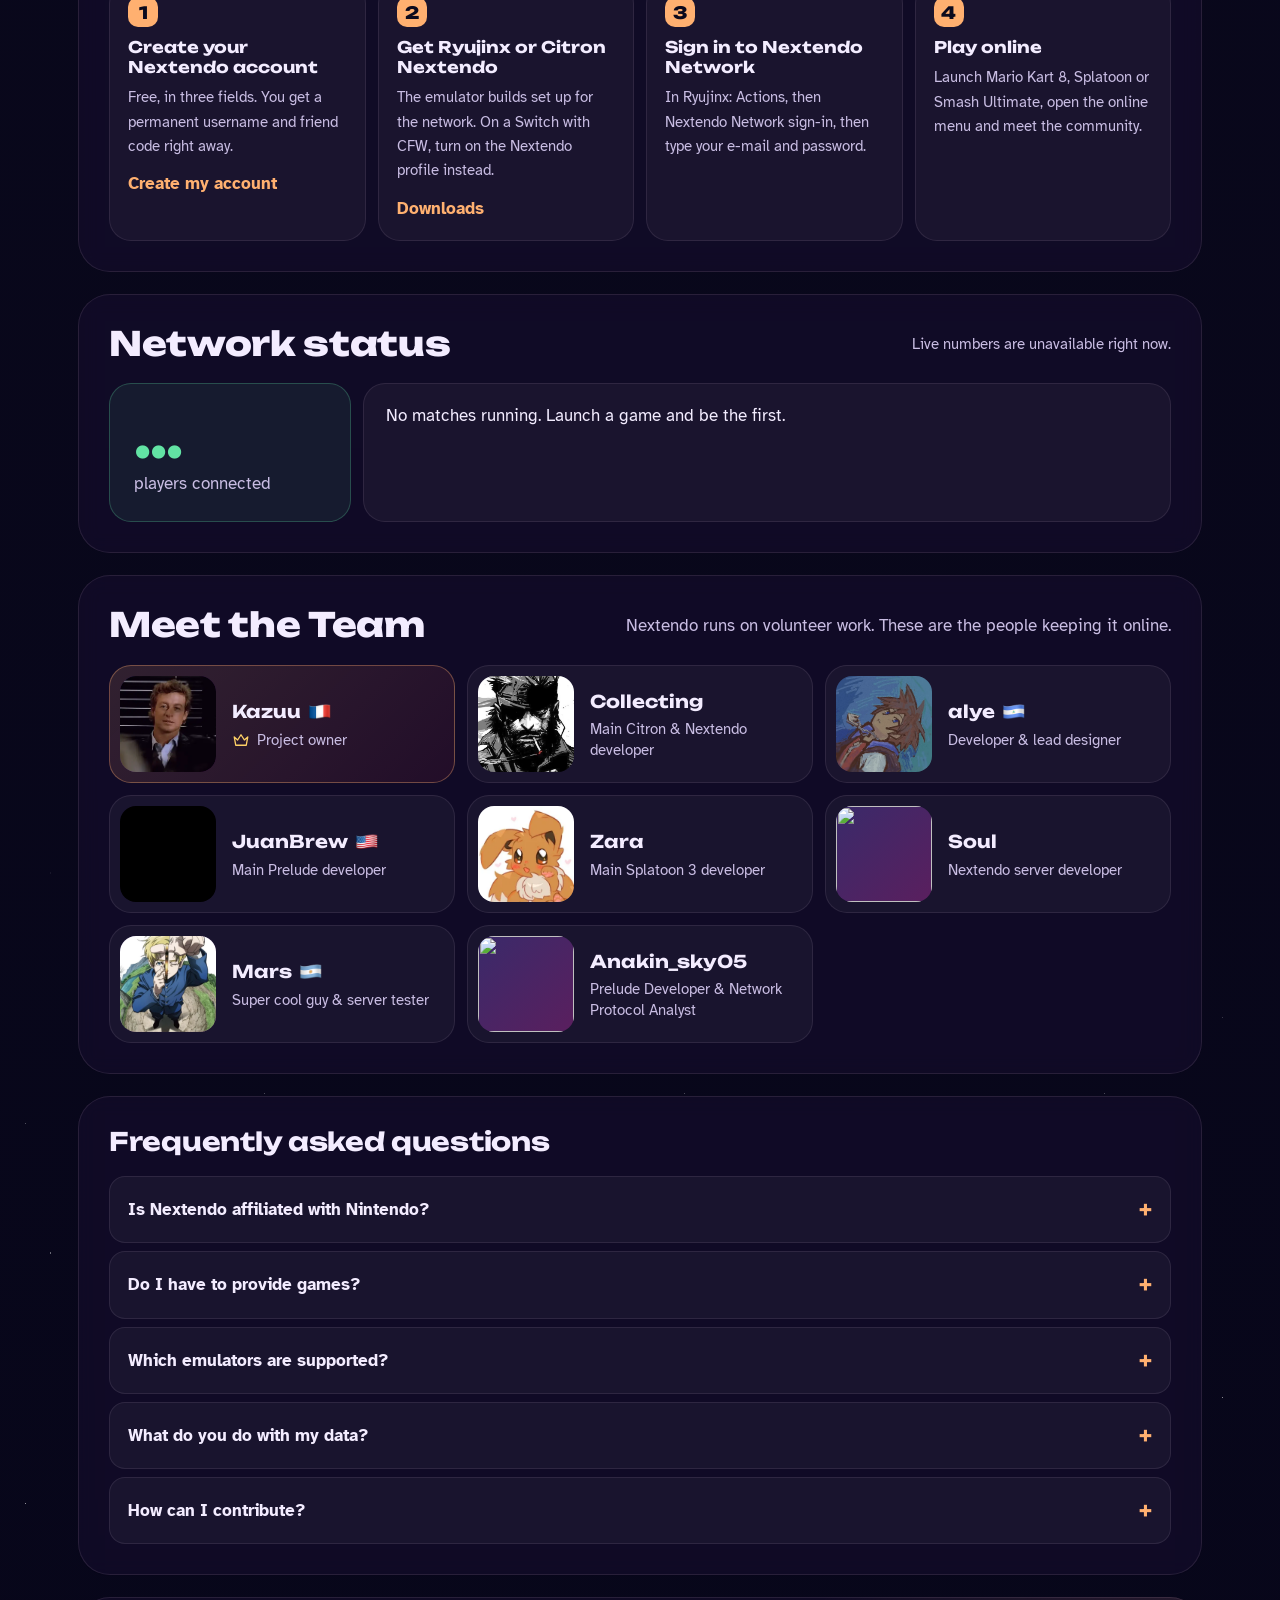
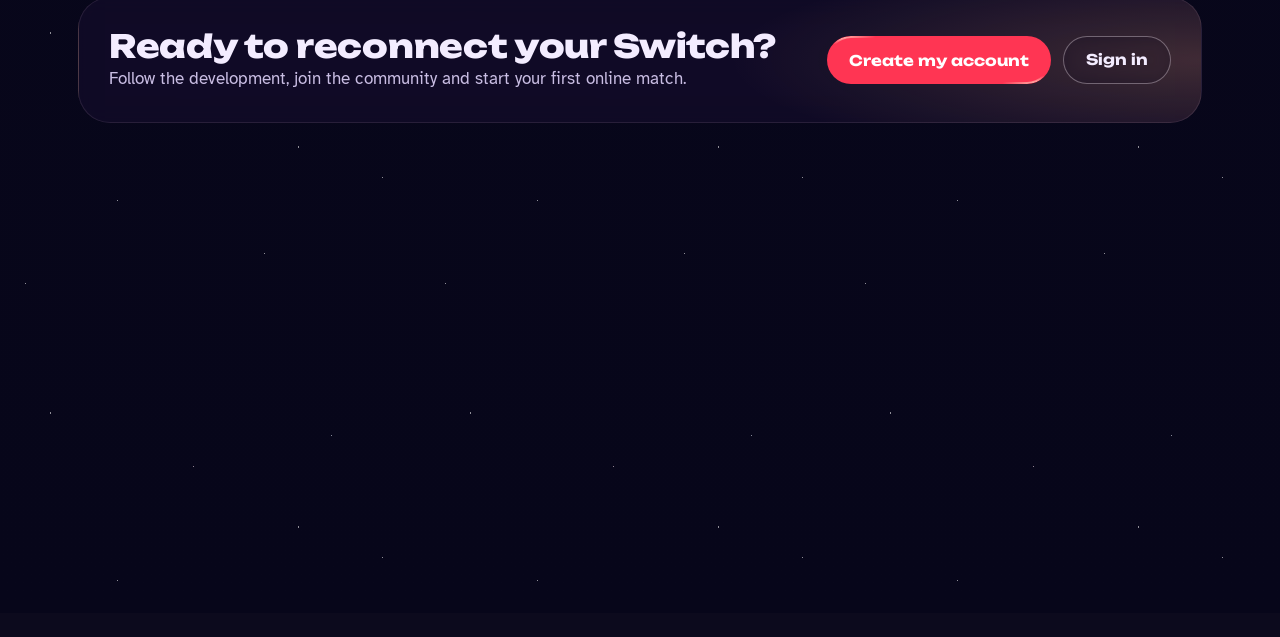
==== commit 891a4e6d: "Publish SpeedRunners 2 with verified limitations and preserve live status integrations" ====
--- a/index.html
+++ b/index.html
@@ -20,7 +20,7 @@
   "https://cdn.jsdelivr.net/npm/three@0.160.0/examples/jsm/utils/BufferGeometryUtils.js":"sha384-jHGXS4+FuVOBnZkNme2ury3Ccg5DWDLYK22xX/WGdZCZsjRM4J+3n6Qc4CXx1Hjf",
   "https://cdn.jsdelivr.net/npm/three@0.160.0/examples/jsm/libs/meshopt_decoder.module.js":"sha384-zhZjnxc+3j2IeX2itXt+5CnnC0YleVRvu5EOaj733tRp38E9hBPnZjweEWX2kN7y"}}
 </script>
-<script src="assets/js/i18n.js?v=classics-confirmed-20261023b"></script>
+<script src="assets/js/i18n.js?v=sr2-20261027"></script>
 </head>
 <body data-page="accueil">
 <a class="saut" href="#contenu">Skip to content</a>
@@ -240,11 +240,12 @@
 
 <div id="nx-pied"></div>
 
-<script src="assets/js/sm3dw-counts.js?v=20261003a" defer></script>
+<script src="assets/js/sm3dw-counts.js?v=20261019-kirby" defer></script>
 <script src="assets/js/jd22-counts.js?v=classics-public-3" defer></script>
+<script src="assets/js/uno-status.js?v=20261020-uno-live2" defer></script>
 <script src="assets/js/nx.js?v=20261002b" defer></script>
-<script src="assets/js/commun.js?v=20261007p" defer></script>
-<script src="assets/js/rework.js?v=classics-confirmed-20261023b" defer></script>
+<script src="assets/js/commun.js?v=20261015-deco" defer></script>
+<script src="assets/js/rework.js?v=sr2-20261027" defer></script>
 <script type="module" src="assets/js/plateformes3d.js?v=20260928b"></script>
 <script src="assets/js/effets.js?v=20260928b" defer></script>
 </body>
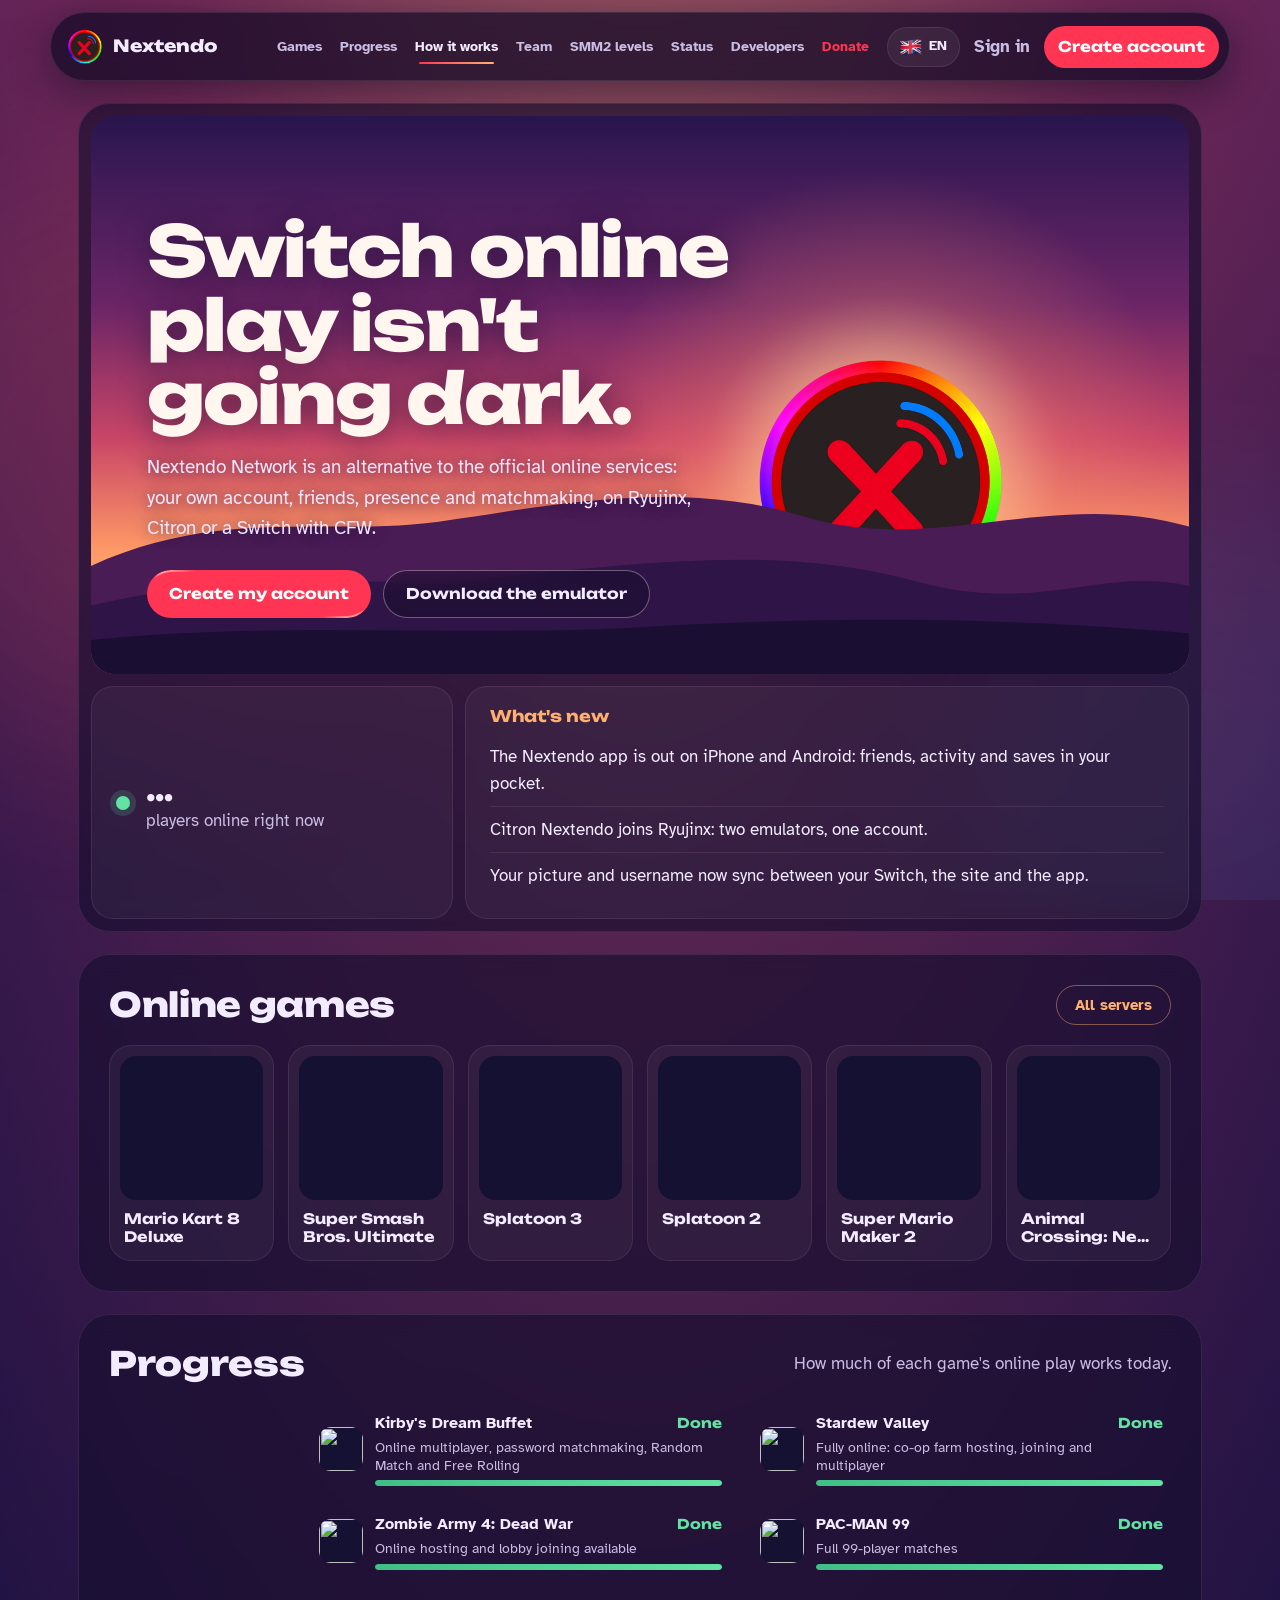
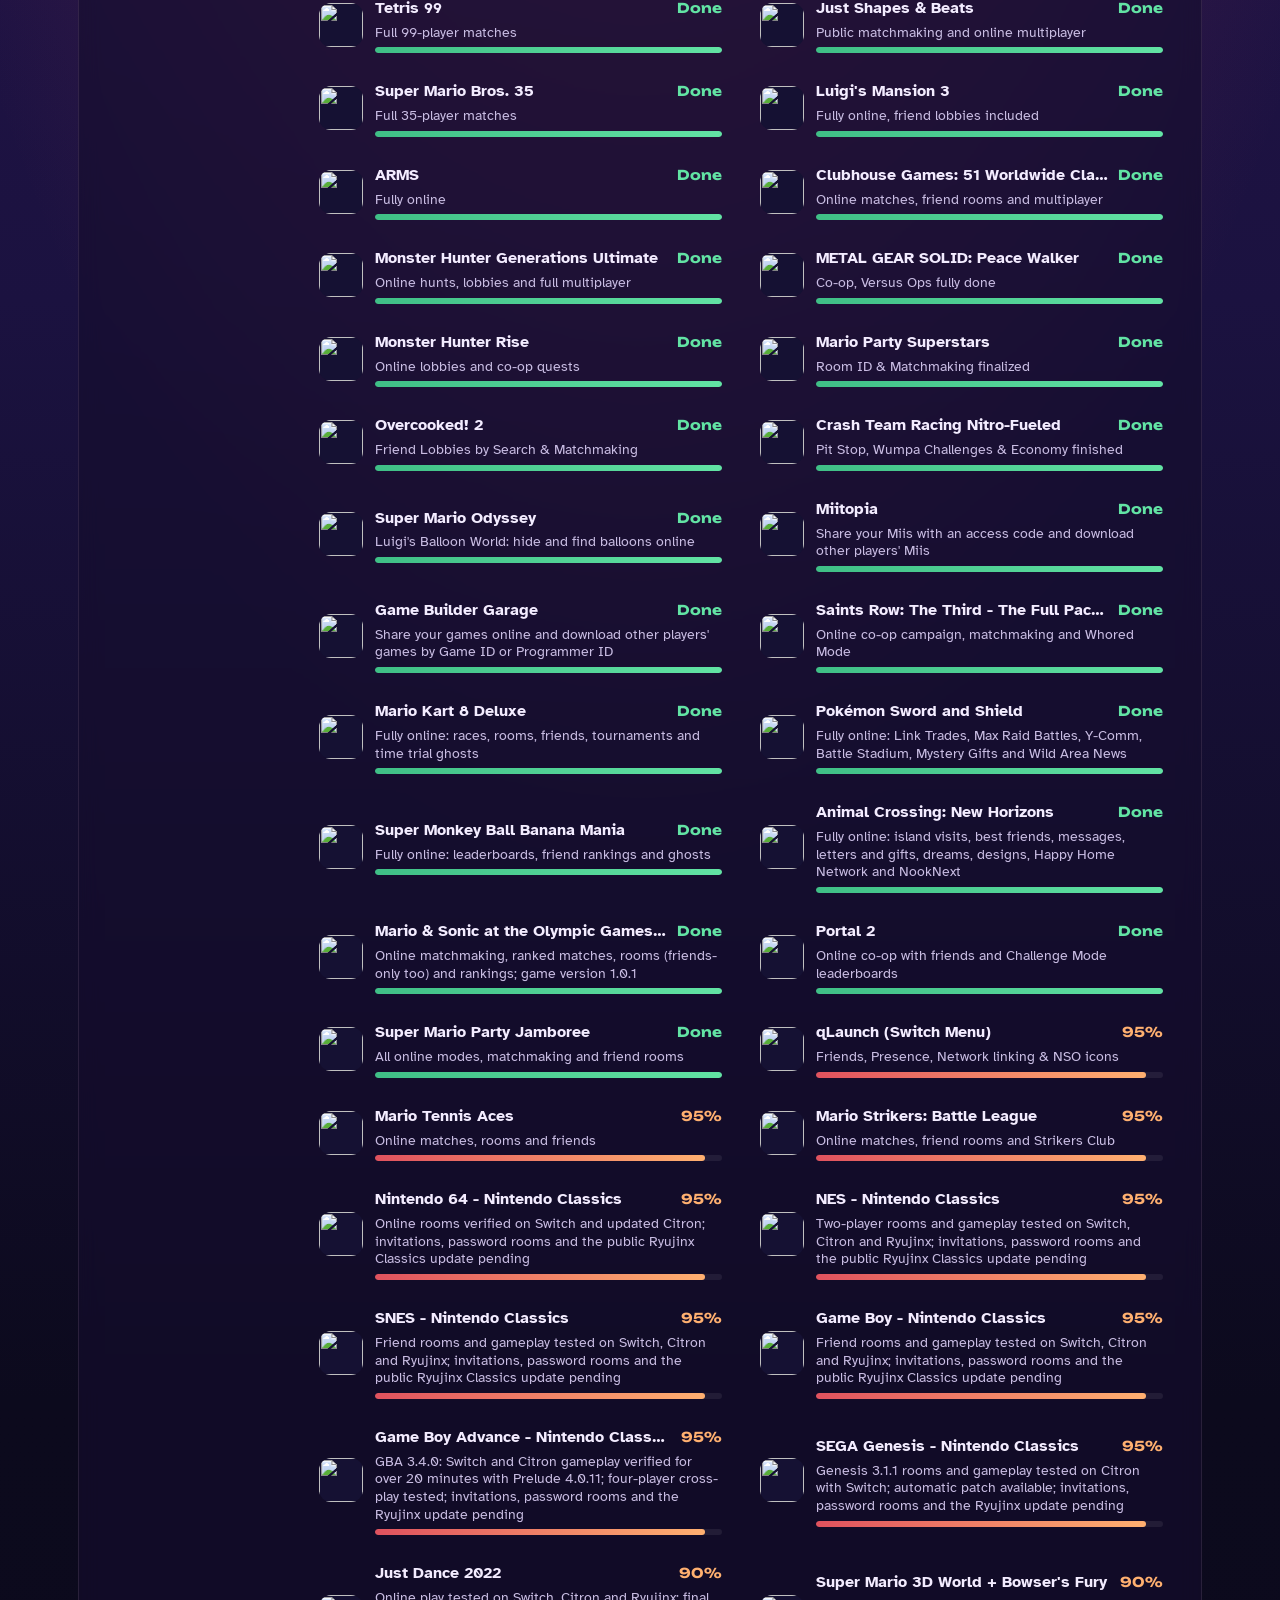
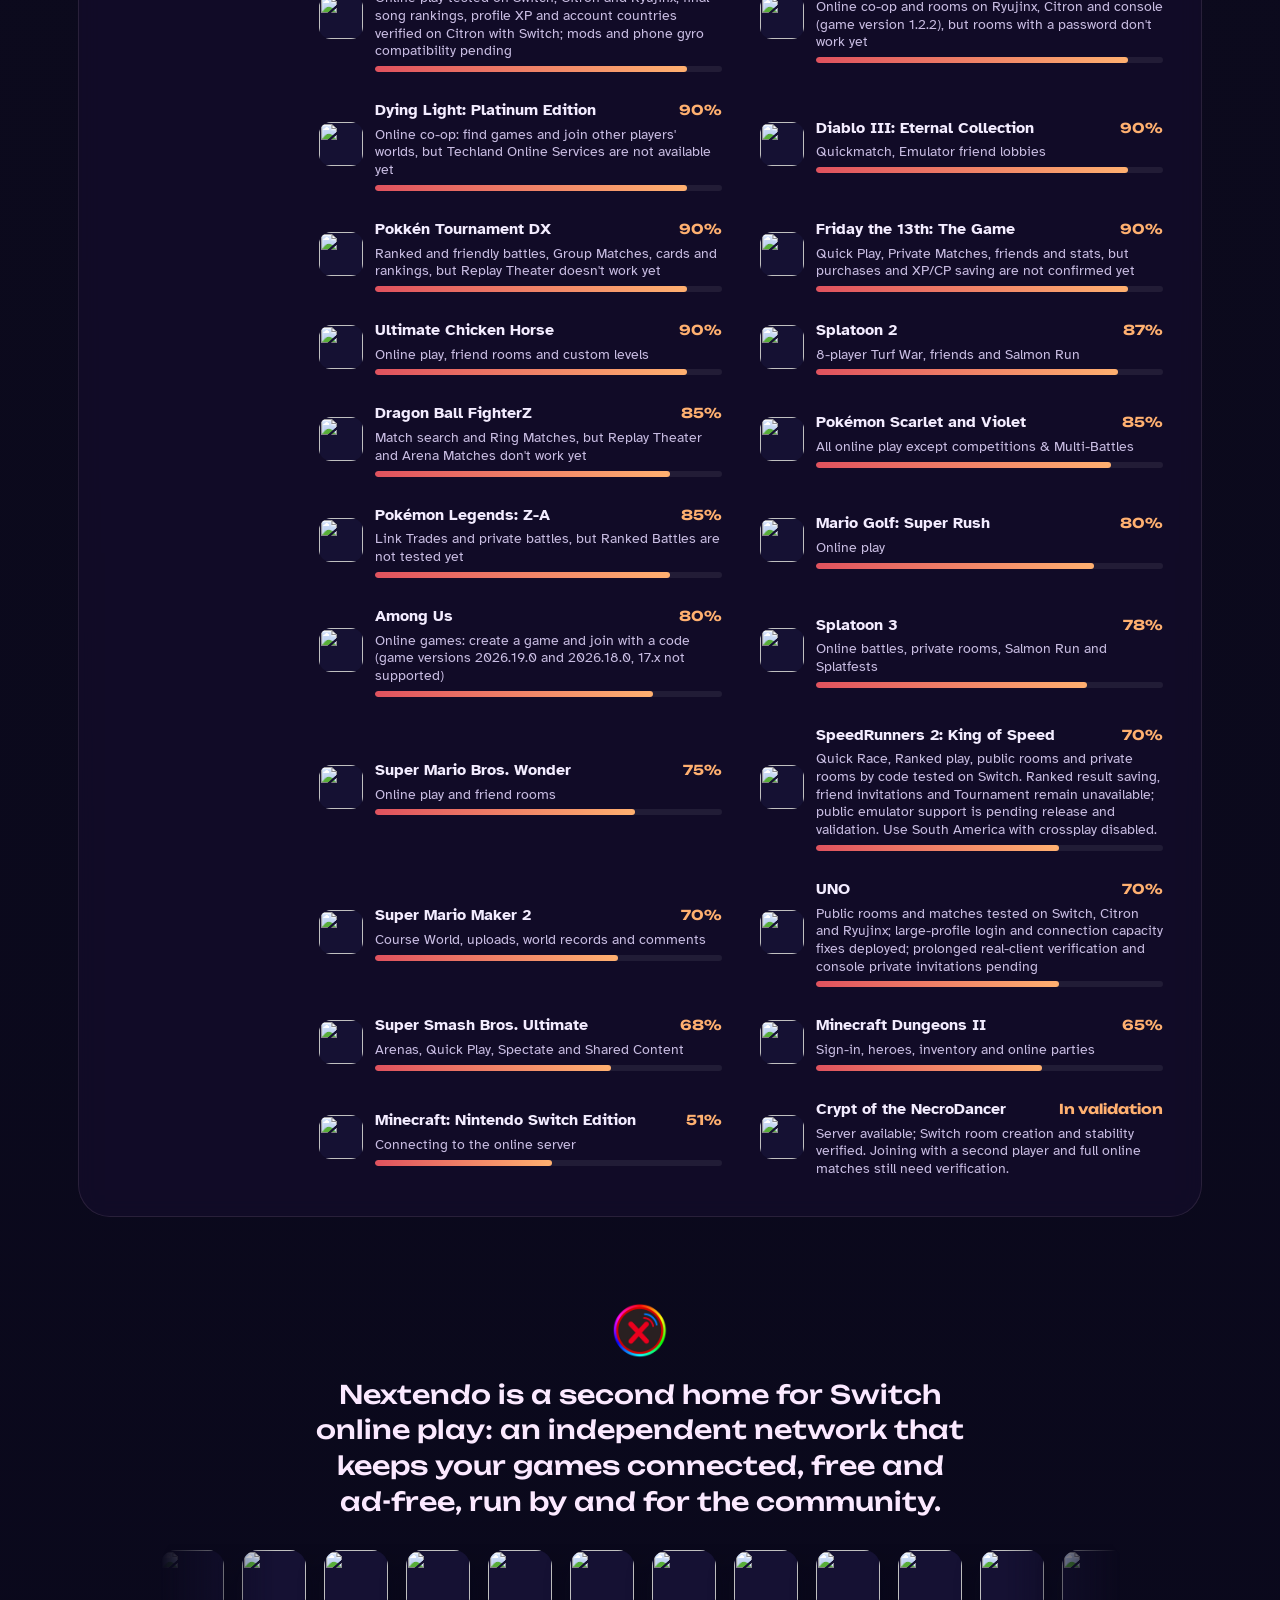
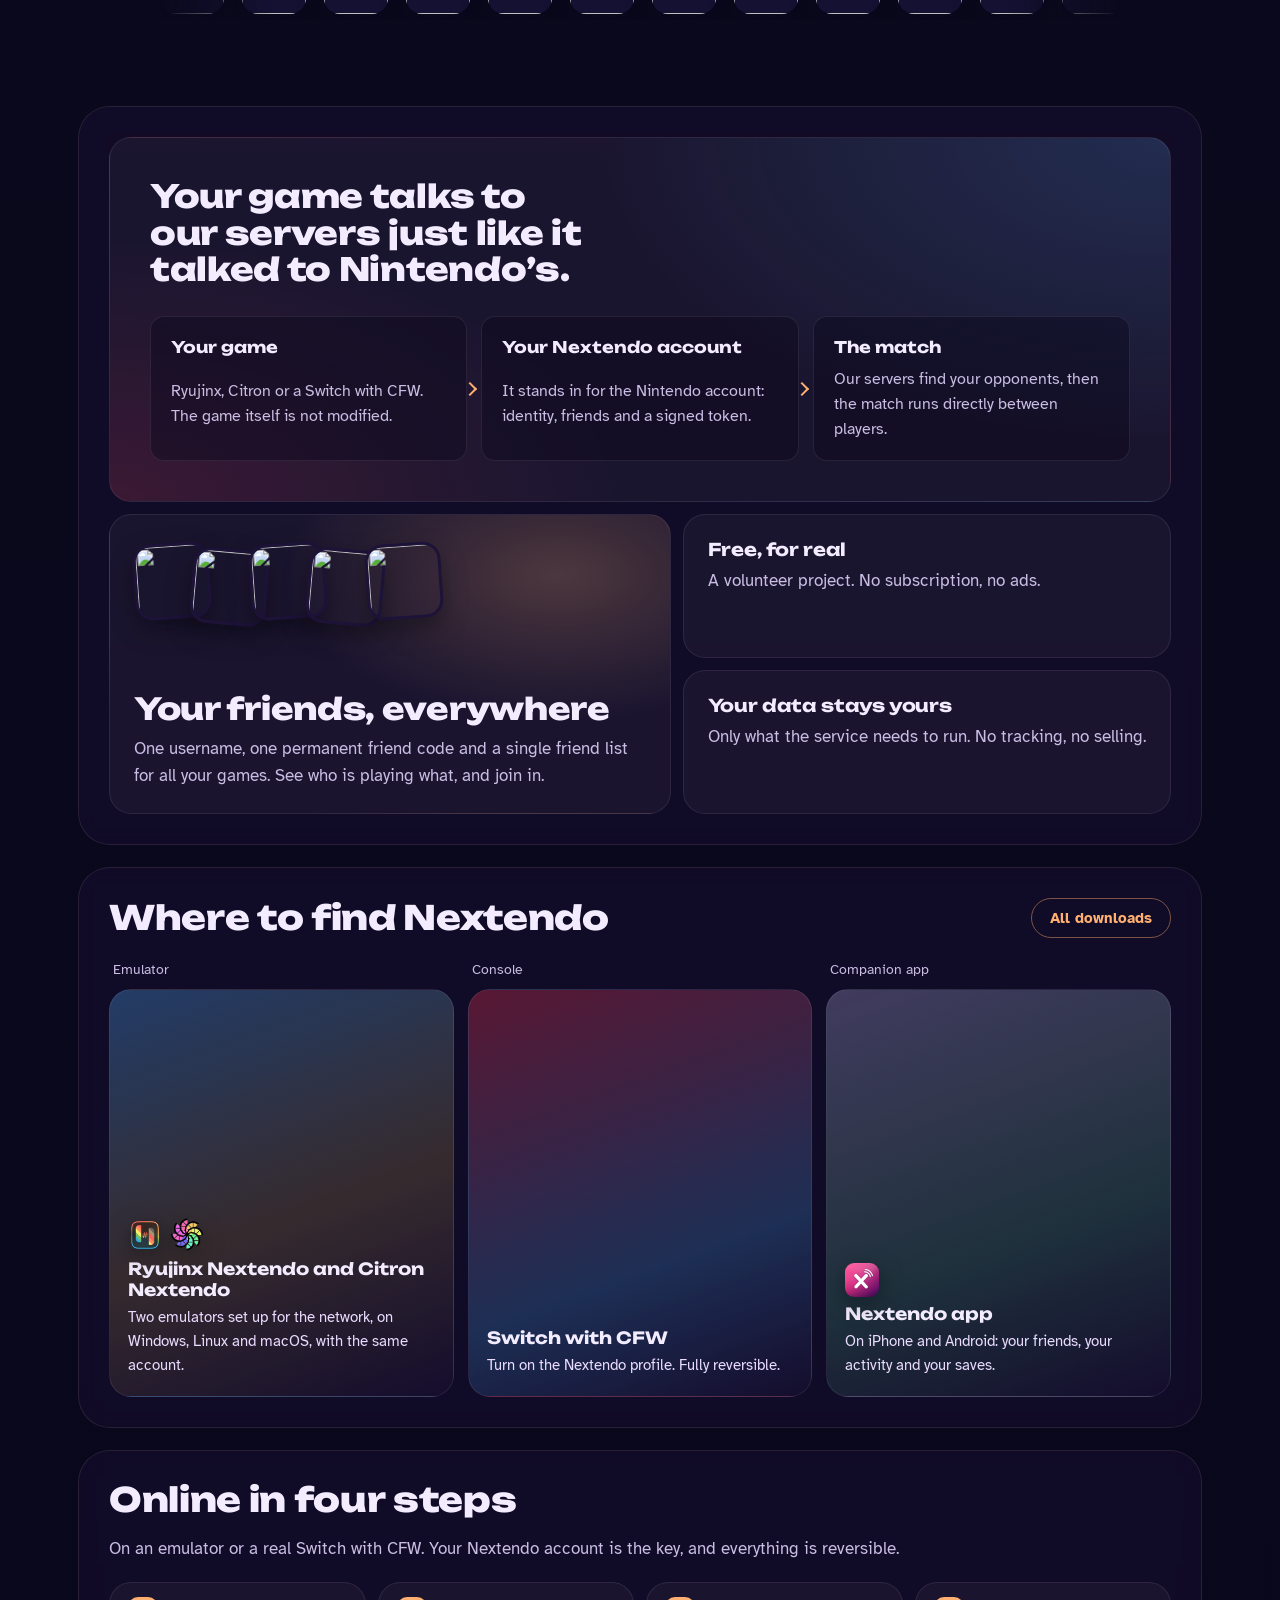
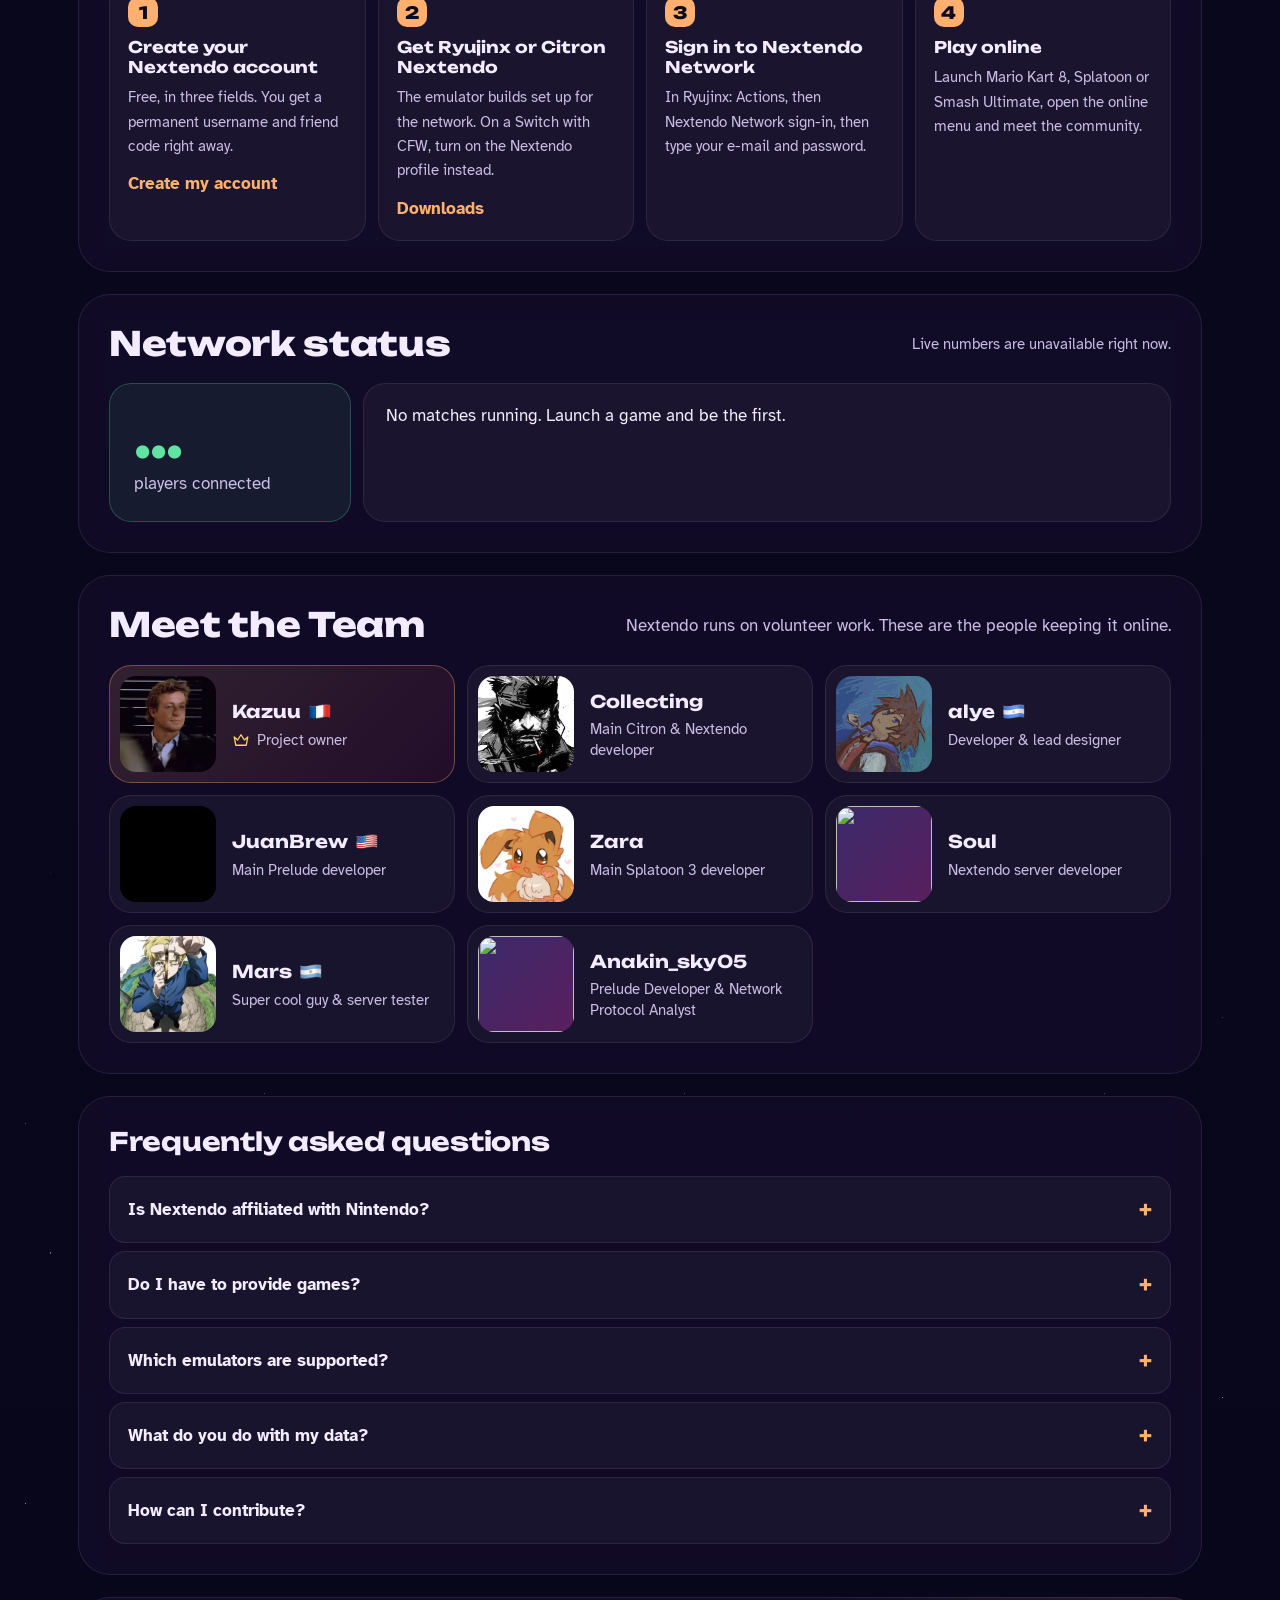
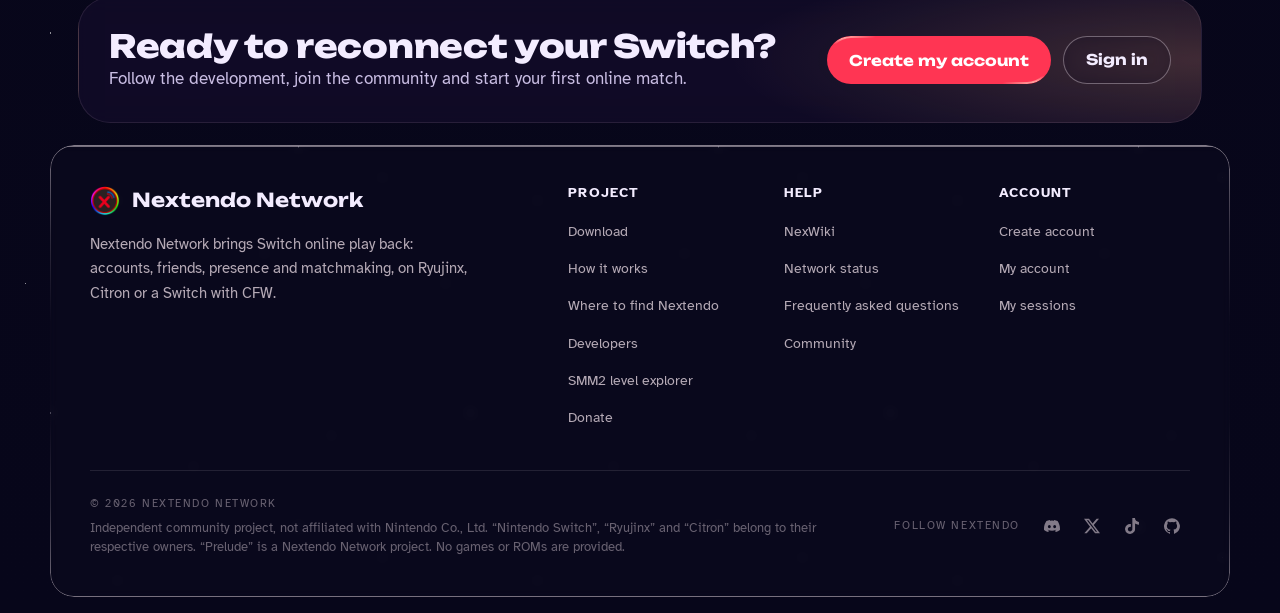
==== commit f4086d44: "Show live SpeedRunners 2 availability and scoped player count" ====
--- a/index.html
+++ b/index.html
@@ -243,6 +243,7 @@
 <script src="assets/js/sm3dw-counts.js?v=20261019-kirby" defer></script>
 <script src="assets/js/jd22-counts.js?v=classics-public-3" defer></script>
 <script src="assets/js/uno-status.js?v=20261020-uno-live2" defer></script>
+<script src="assets/js/sr2-status.js?v=sr2-live-20261027" defer></script>
 <script src="assets/js/nx.js?v=20261002b" defer></script>
 <script src="assets/js/commun.js?v=20261015-deco" defer></script>
 <script src="assets/js/rework.js?v=sr2-20261027" defer></script>
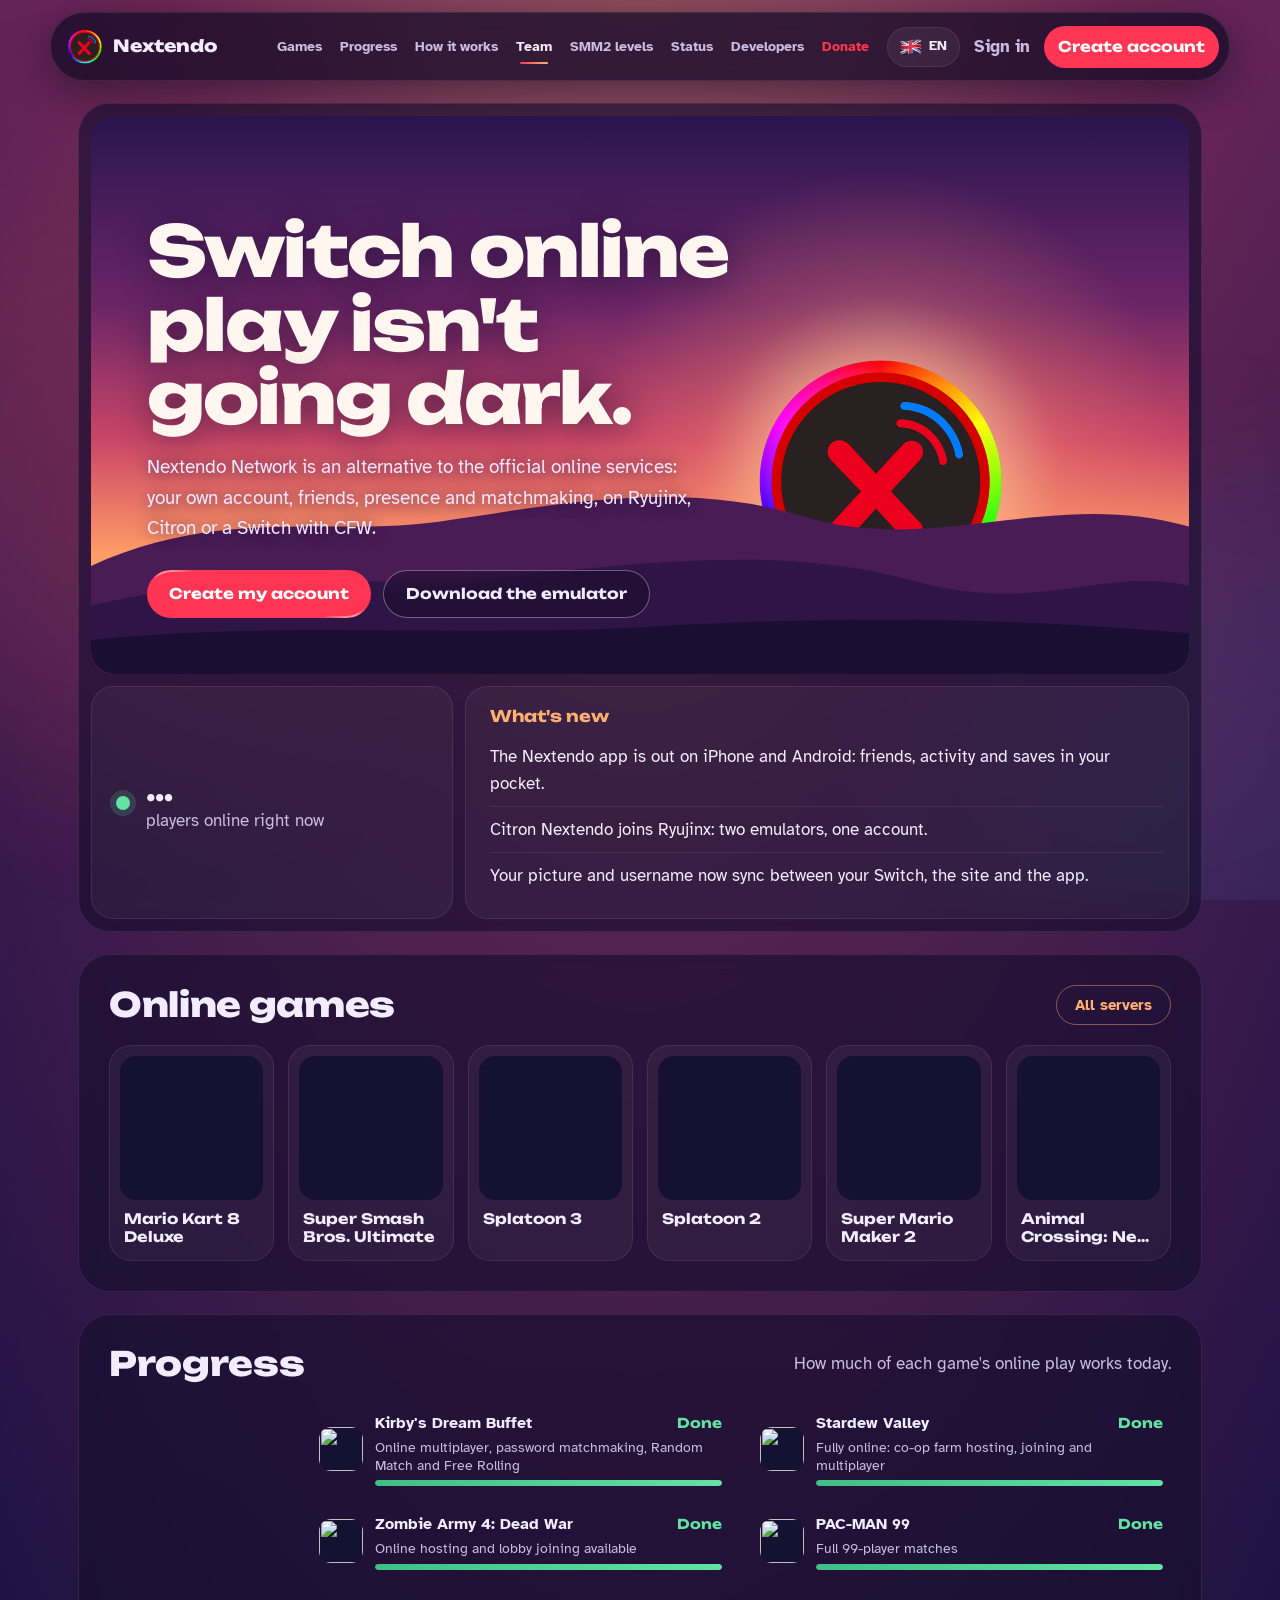
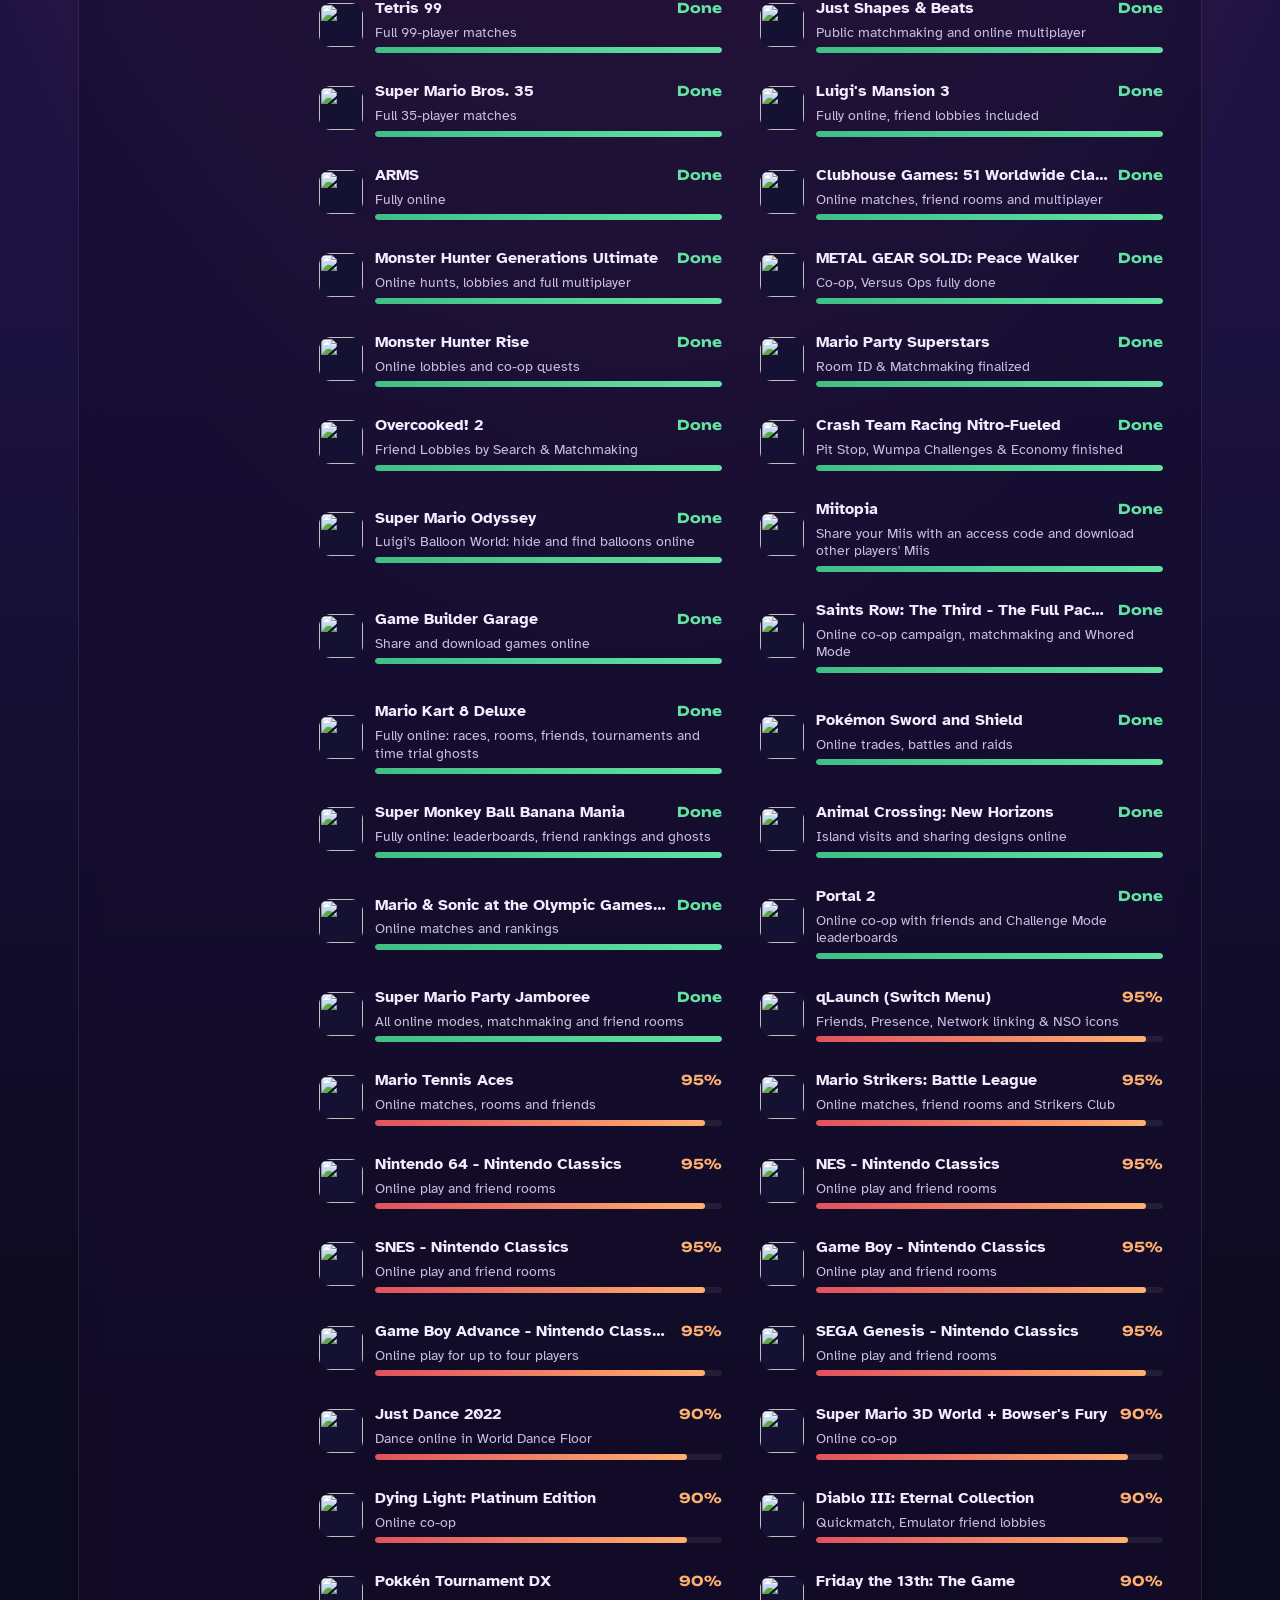
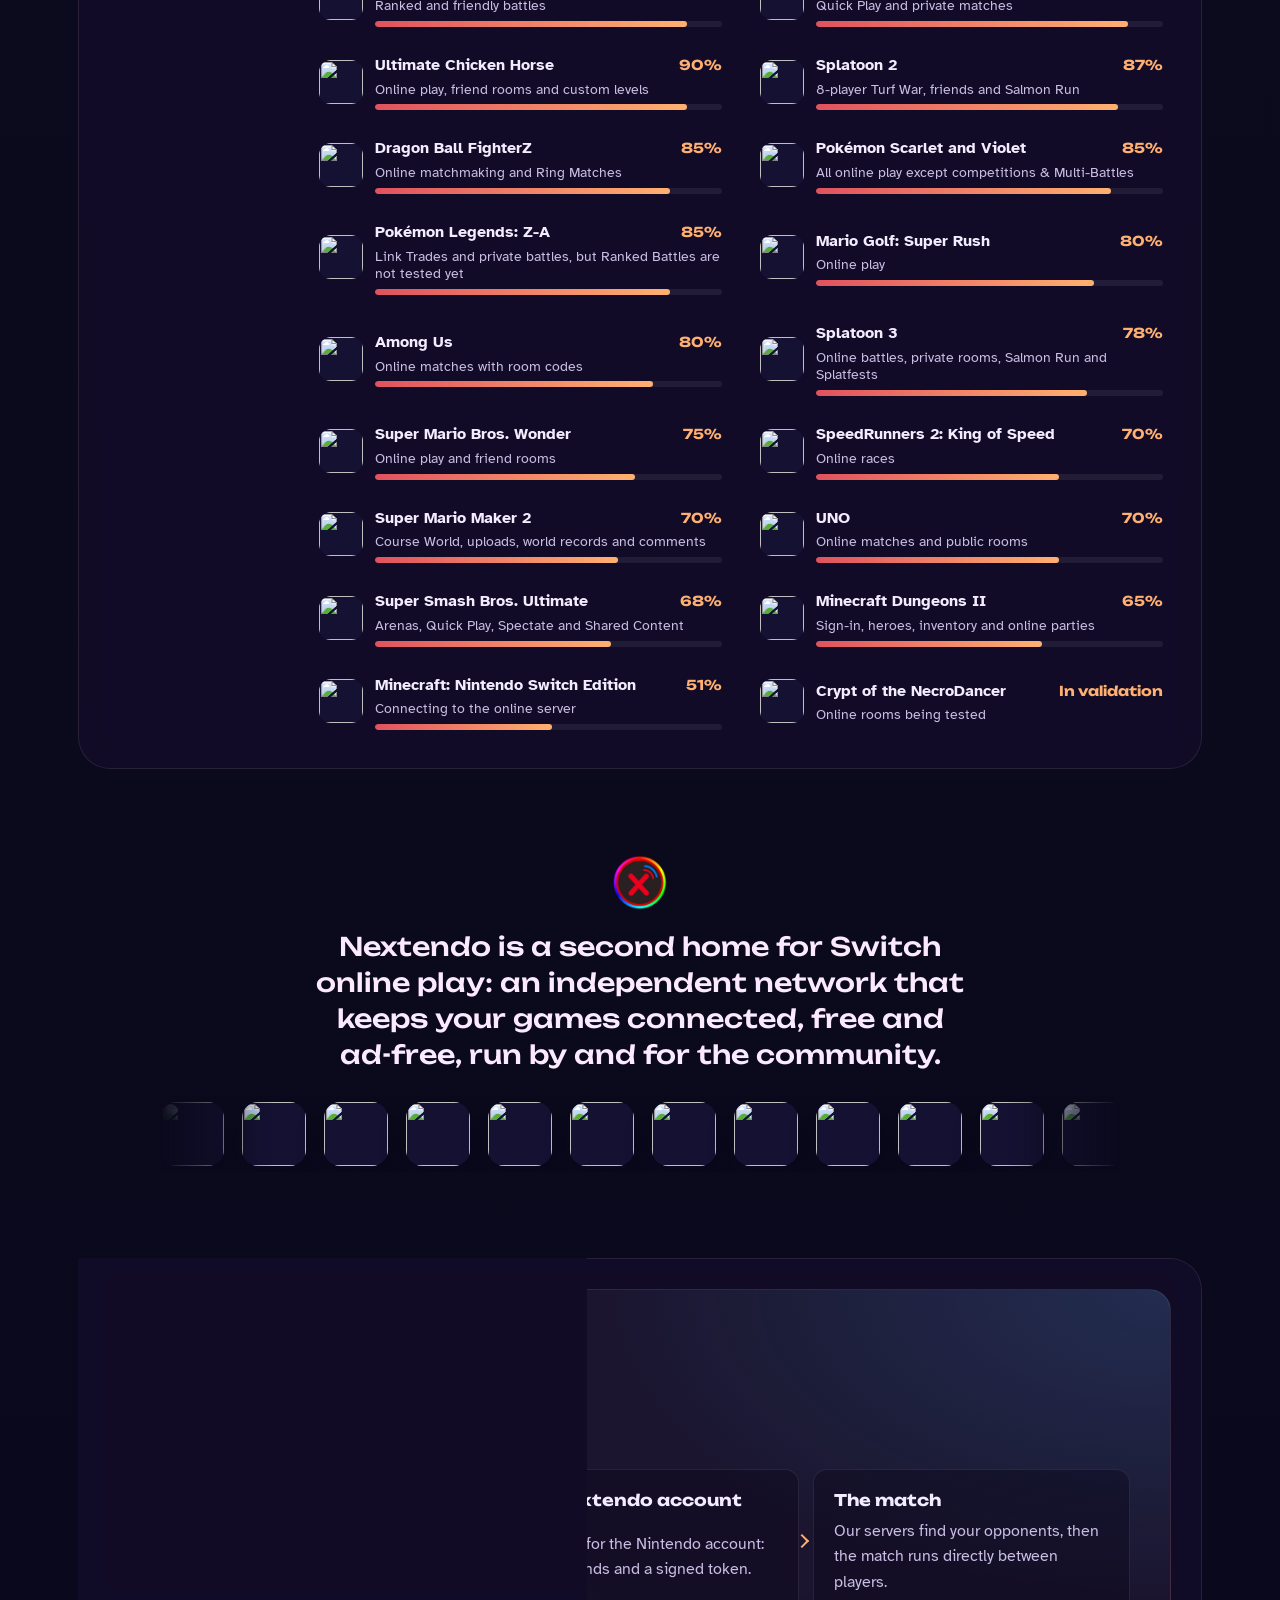
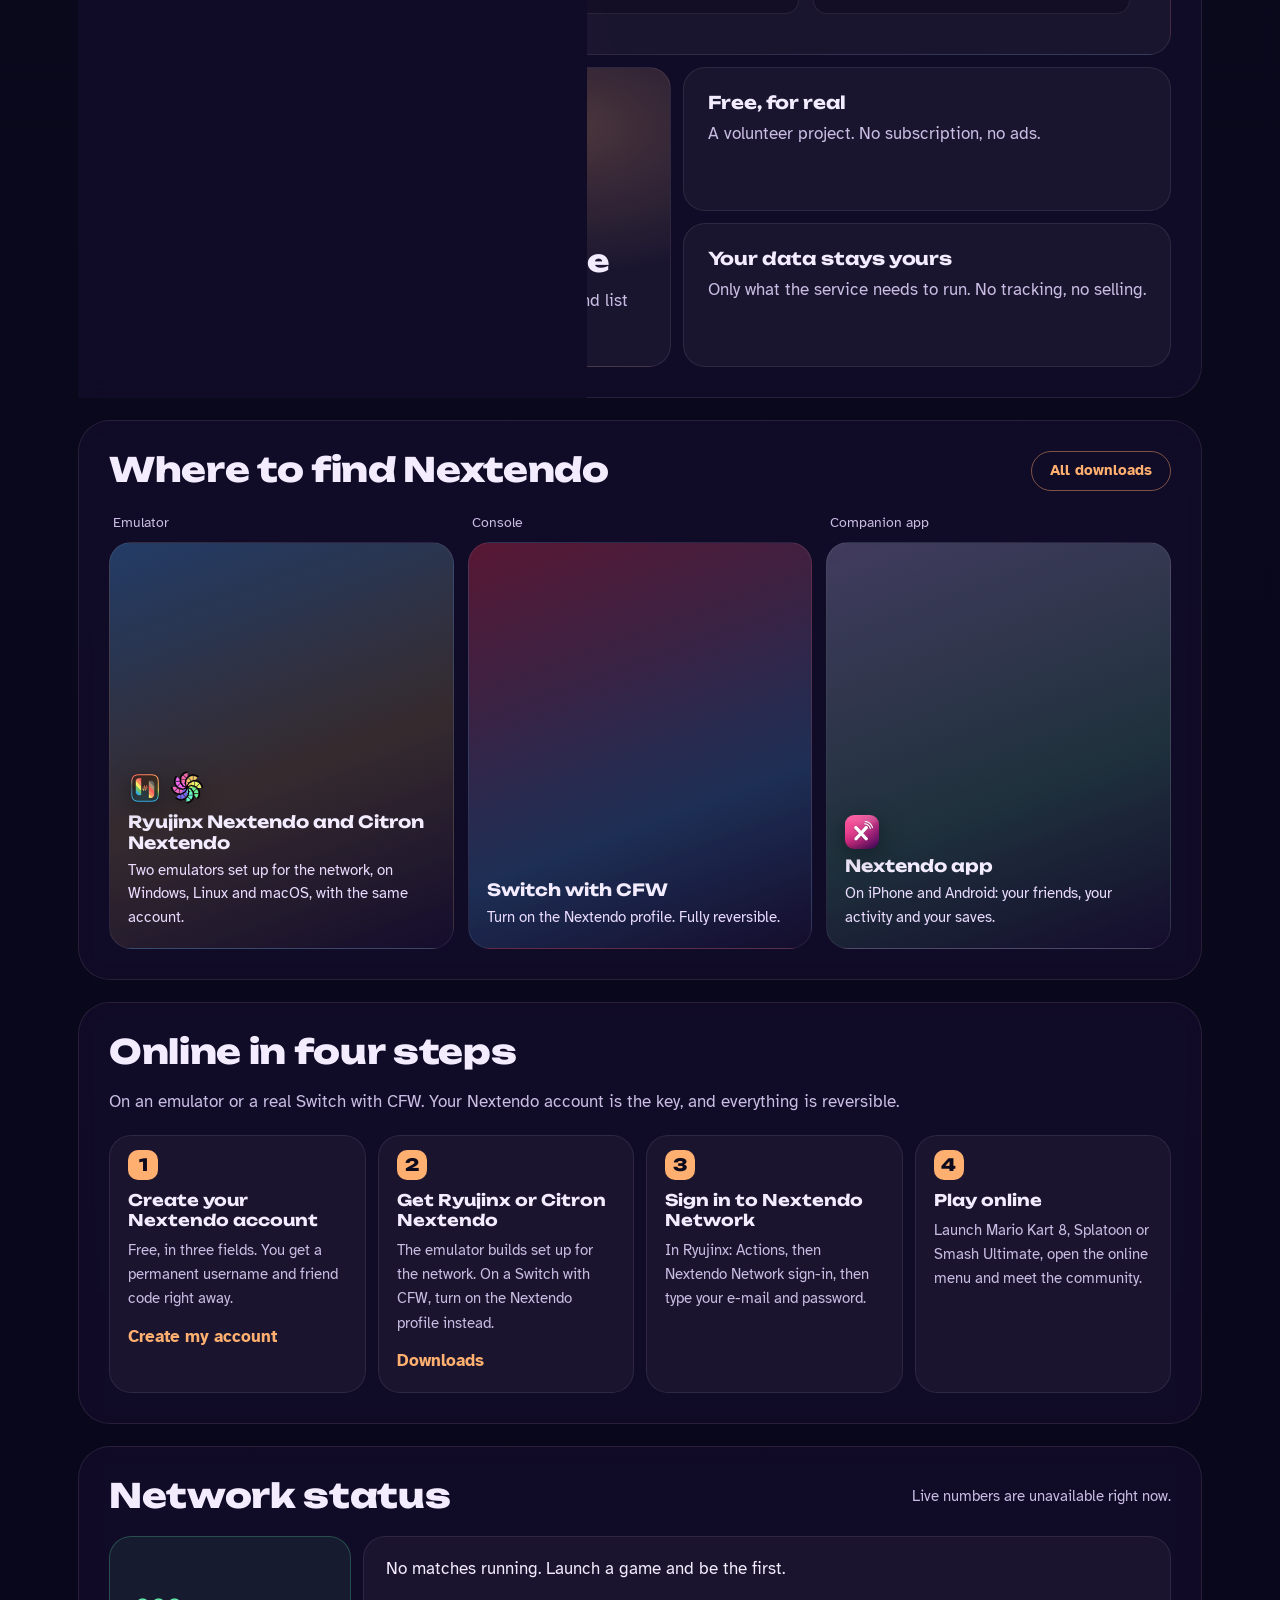
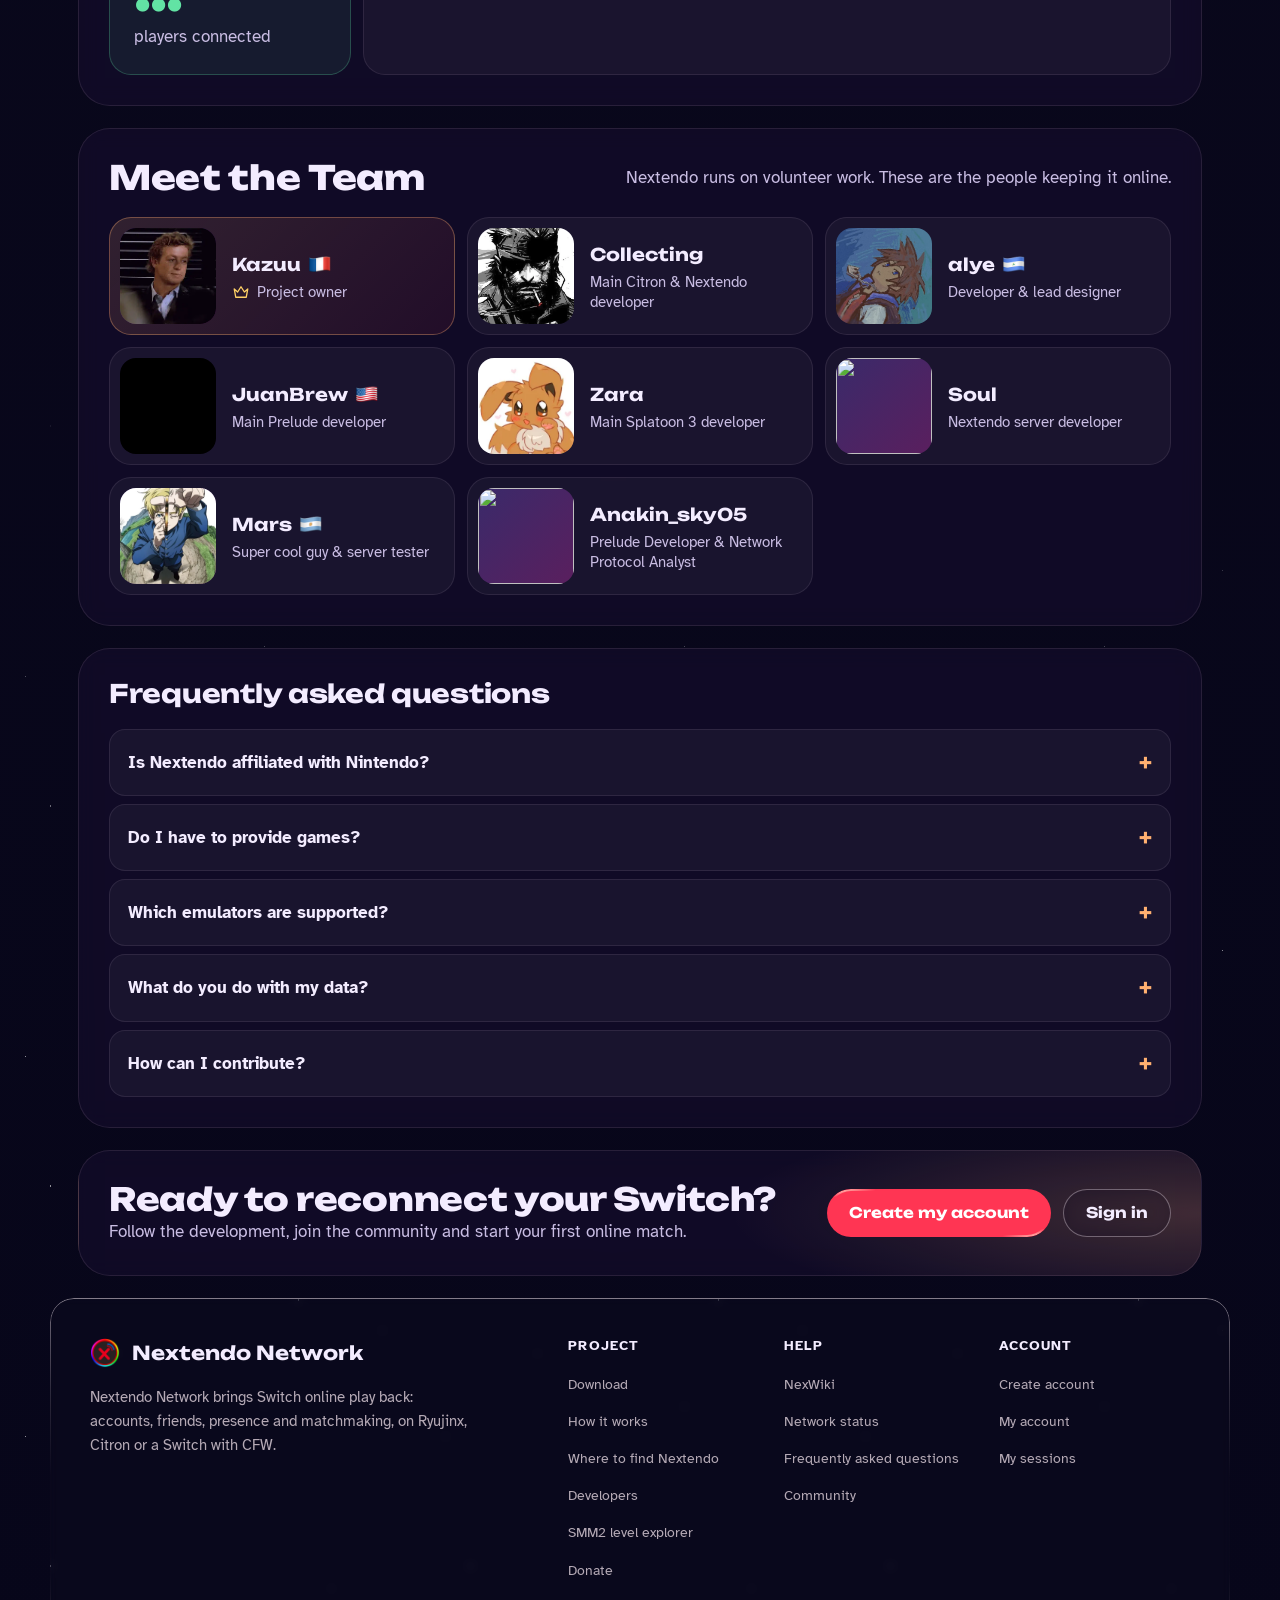
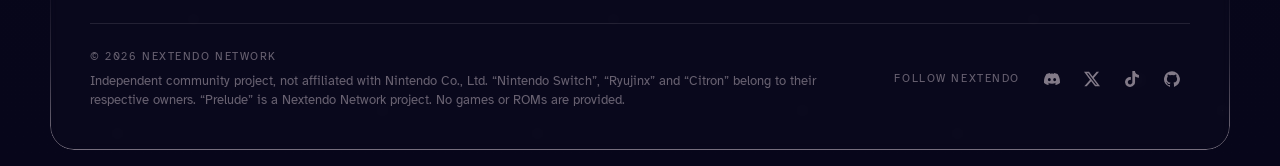
==== commit 2e60b462: "Shorten progress descriptions for players in every language" ====
--- a/index.html
+++ b/index.html
@@ -20,7 +20,7 @@
   "https://cdn.jsdelivr.net/npm/three@0.160.0/examples/jsm/utils/BufferGeometryUtils.js":"sha384-jHGXS4+FuVOBnZkNme2ury3Ccg5DWDLYK22xX/WGdZCZsjRM4J+3n6Qc4CXx1Hjf",
   "https://cdn.jsdelivr.net/npm/three@0.160.0/examples/jsm/libs/meshopt_decoder.module.js":"sha384-zhZjnxc+3j2IeX2itXt+5CnnC0YleVRvu5EOaj733tRp38E9hBPnZjweEWX2kN7y"}}
 </script>
-<script src="assets/js/i18n.js?v=sr2-20261027"></script>
+<script src="assets/js/i18n.js?v=progress-copy-20261028"></script>
 </head>
 <body data-page="accueil">
 <a class="saut" href="#contenu">Skip to content</a>
@@ -246,7 +246,7 @@
 <script src="assets/js/sr2-status.js?v=sr2-live-20261027" defer></script>
 <script src="assets/js/nx.js?v=20261002b" defer></script>
 <script src="assets/js/commun.js?v=20261015-deco" defer></script>
-<script src="assets/js/rework.js?v=sr2-20261027" defer></script>
+<script src="assets/js/rework.js?v=progress-copy-20261028" defer></script>
 <script type="module" src="assets/js/plateformes3d.js?v=20260928b"></script>
 <script src="assets/js/effets.js?v=20260928b" defer></script>
 </body>
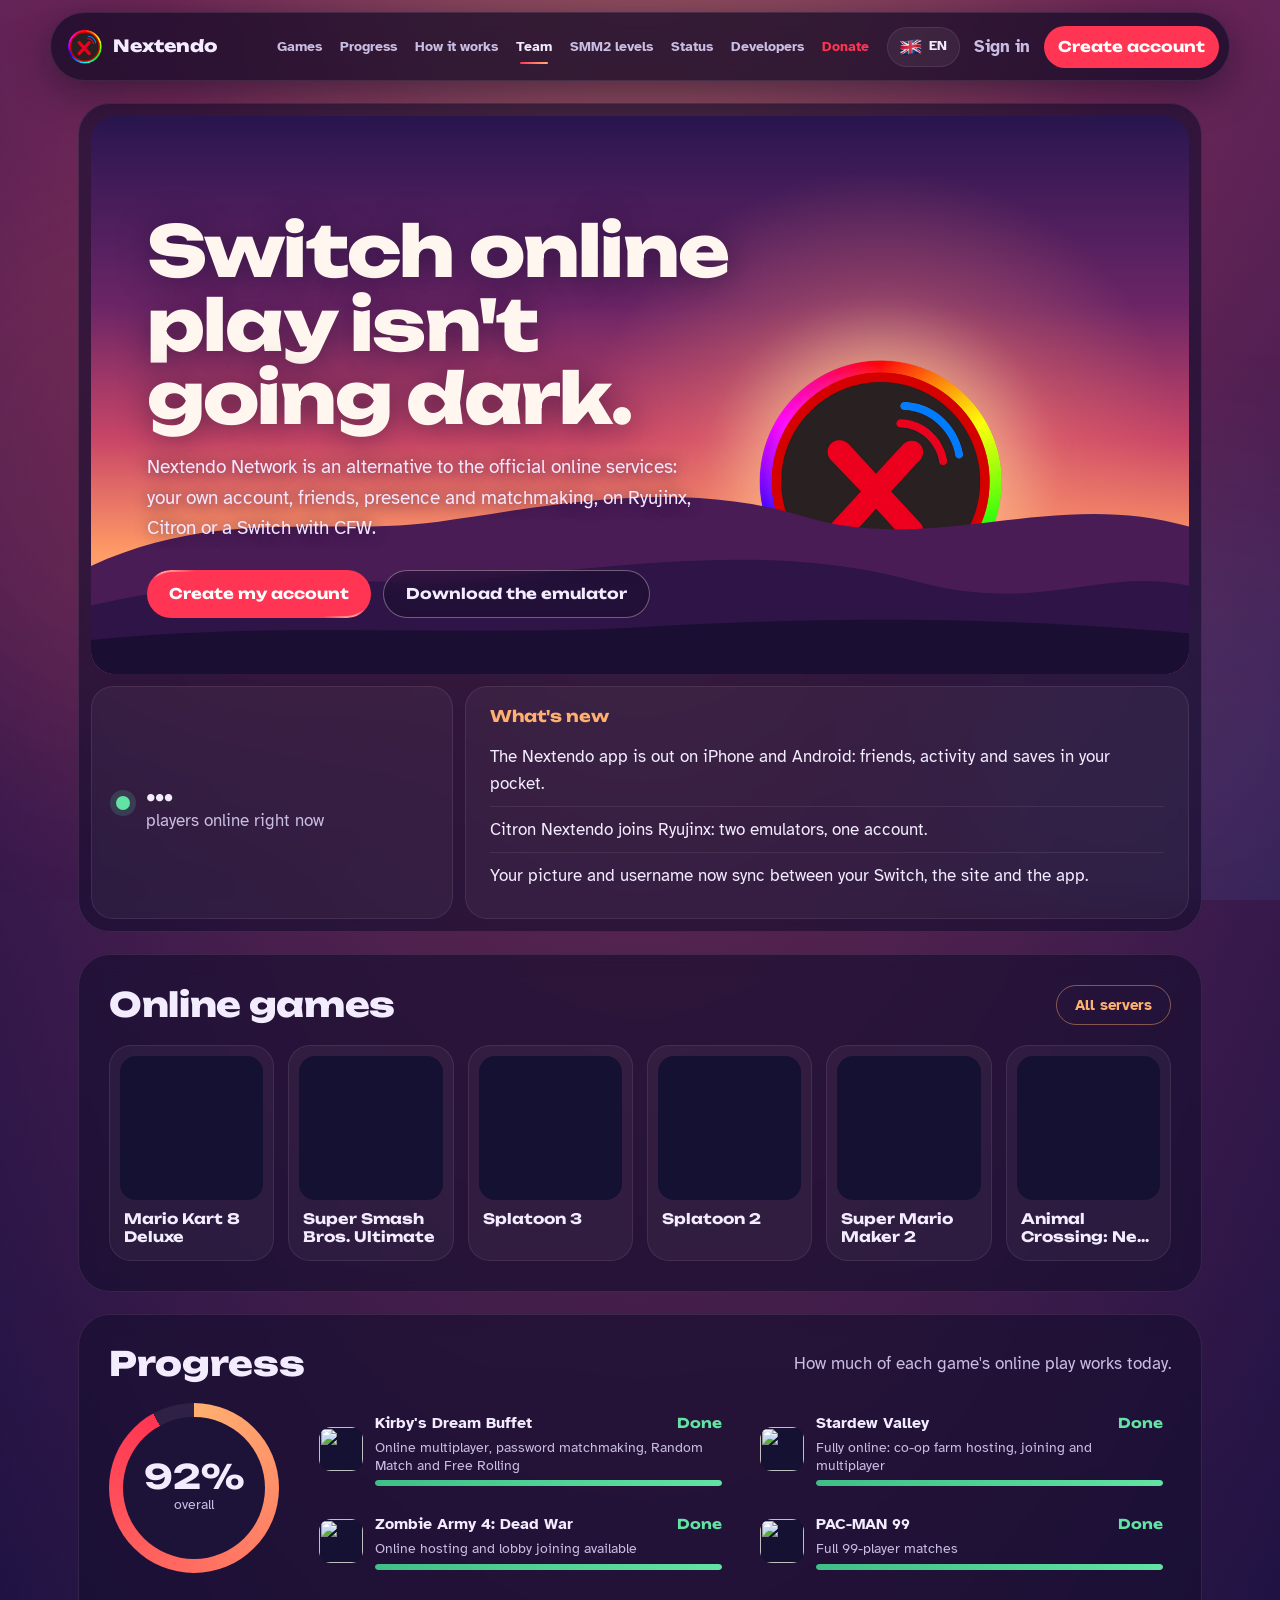
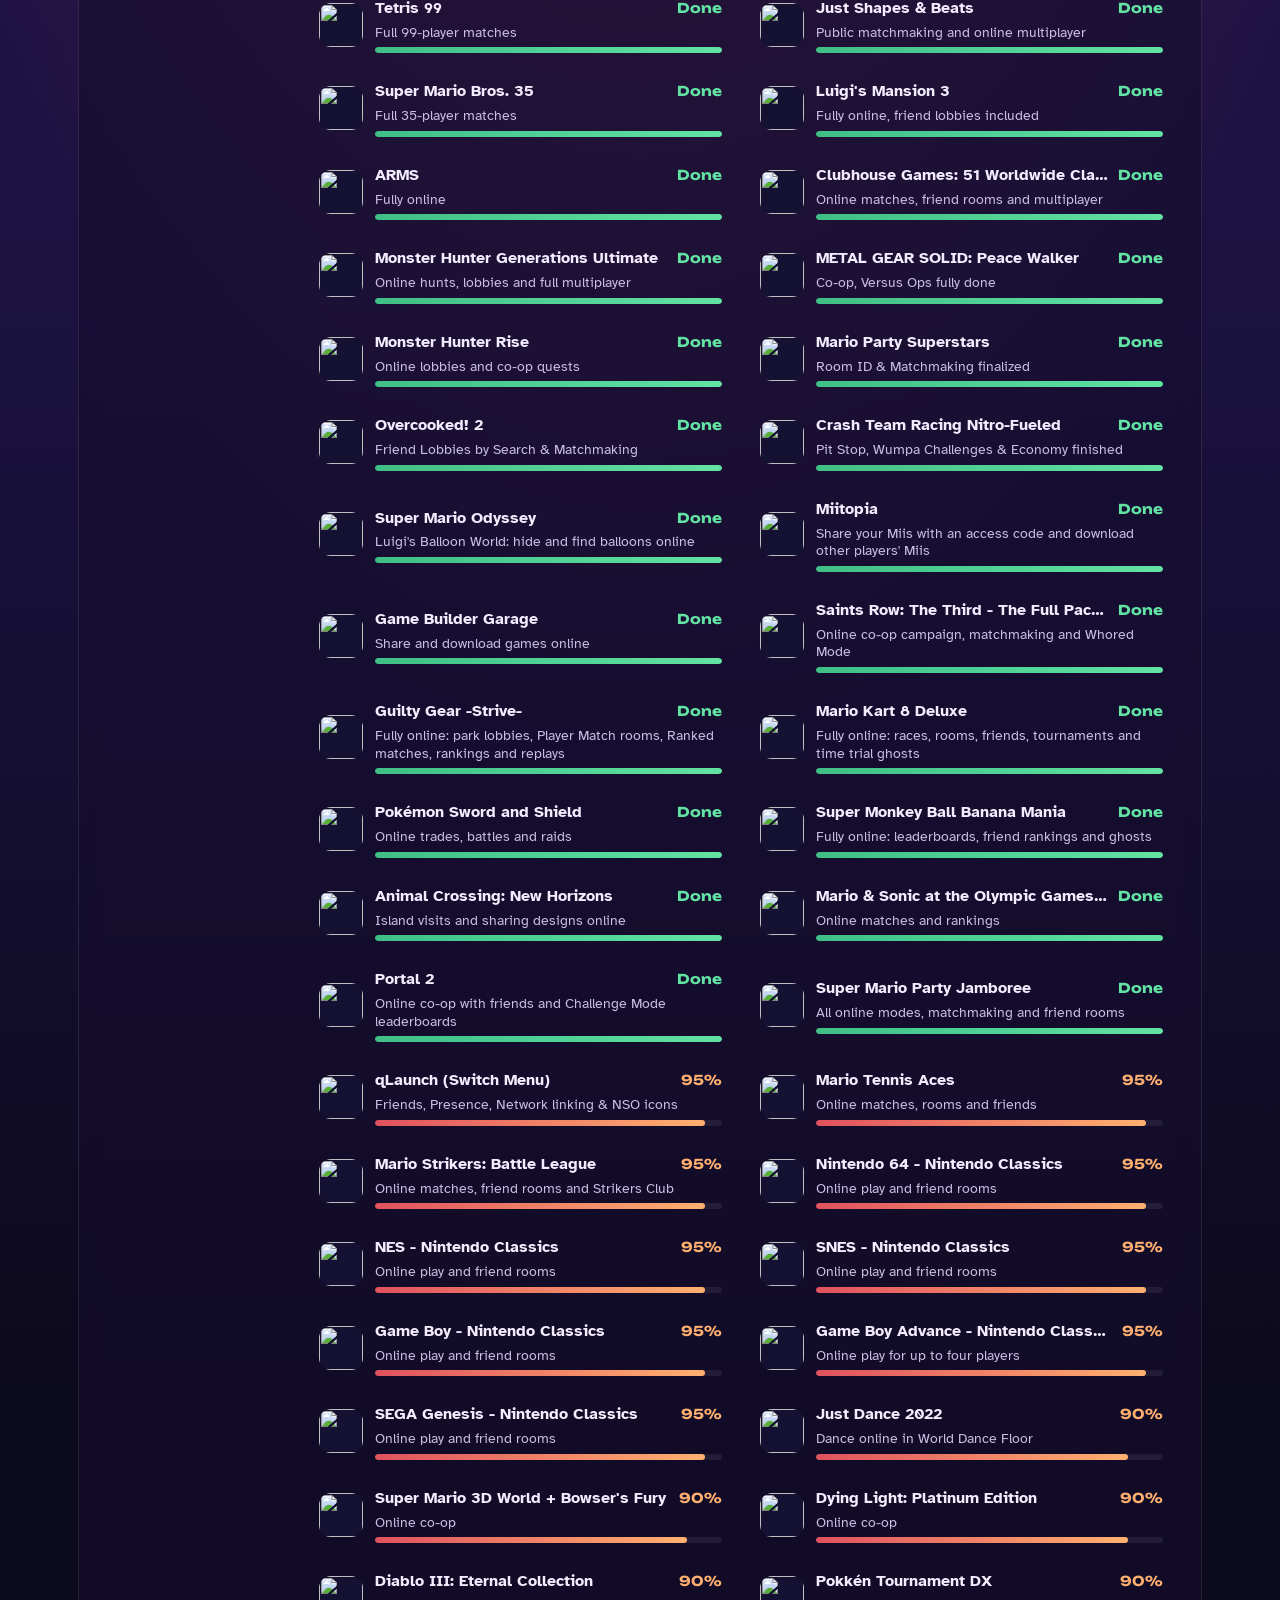
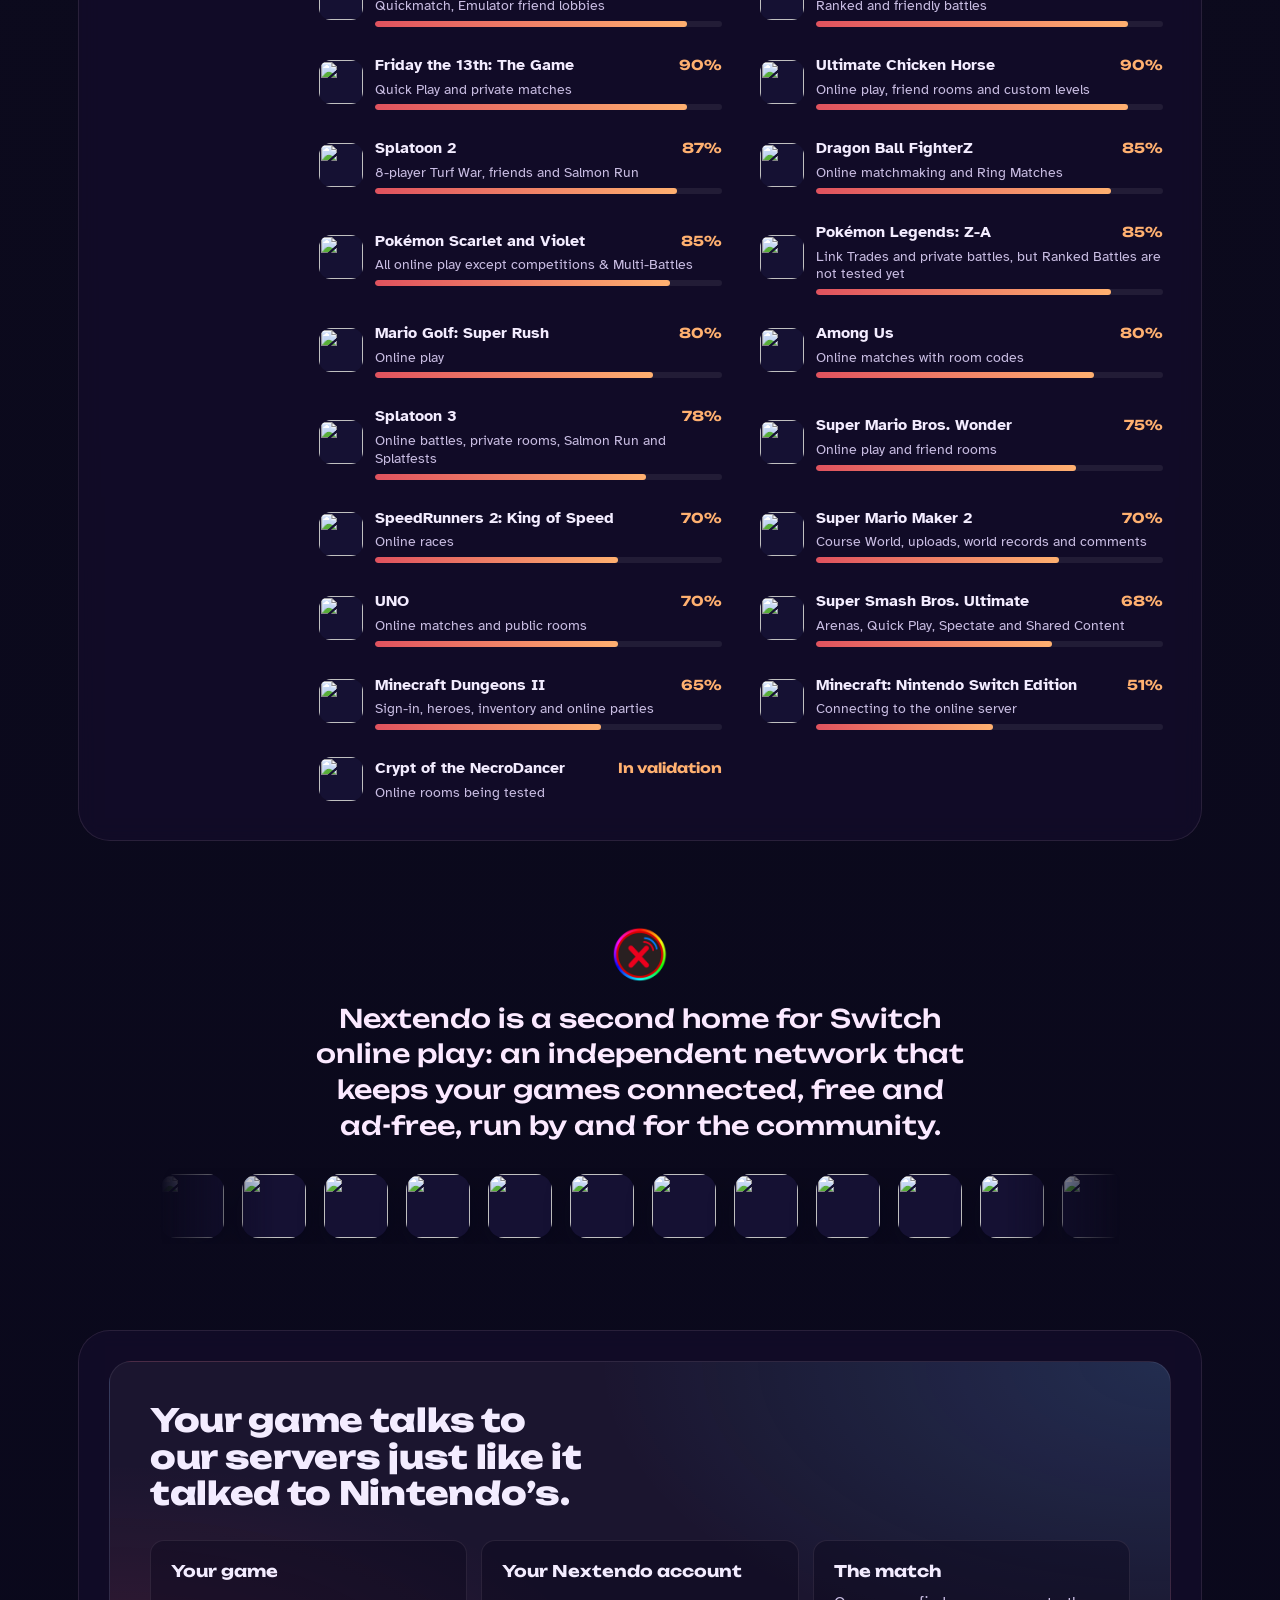
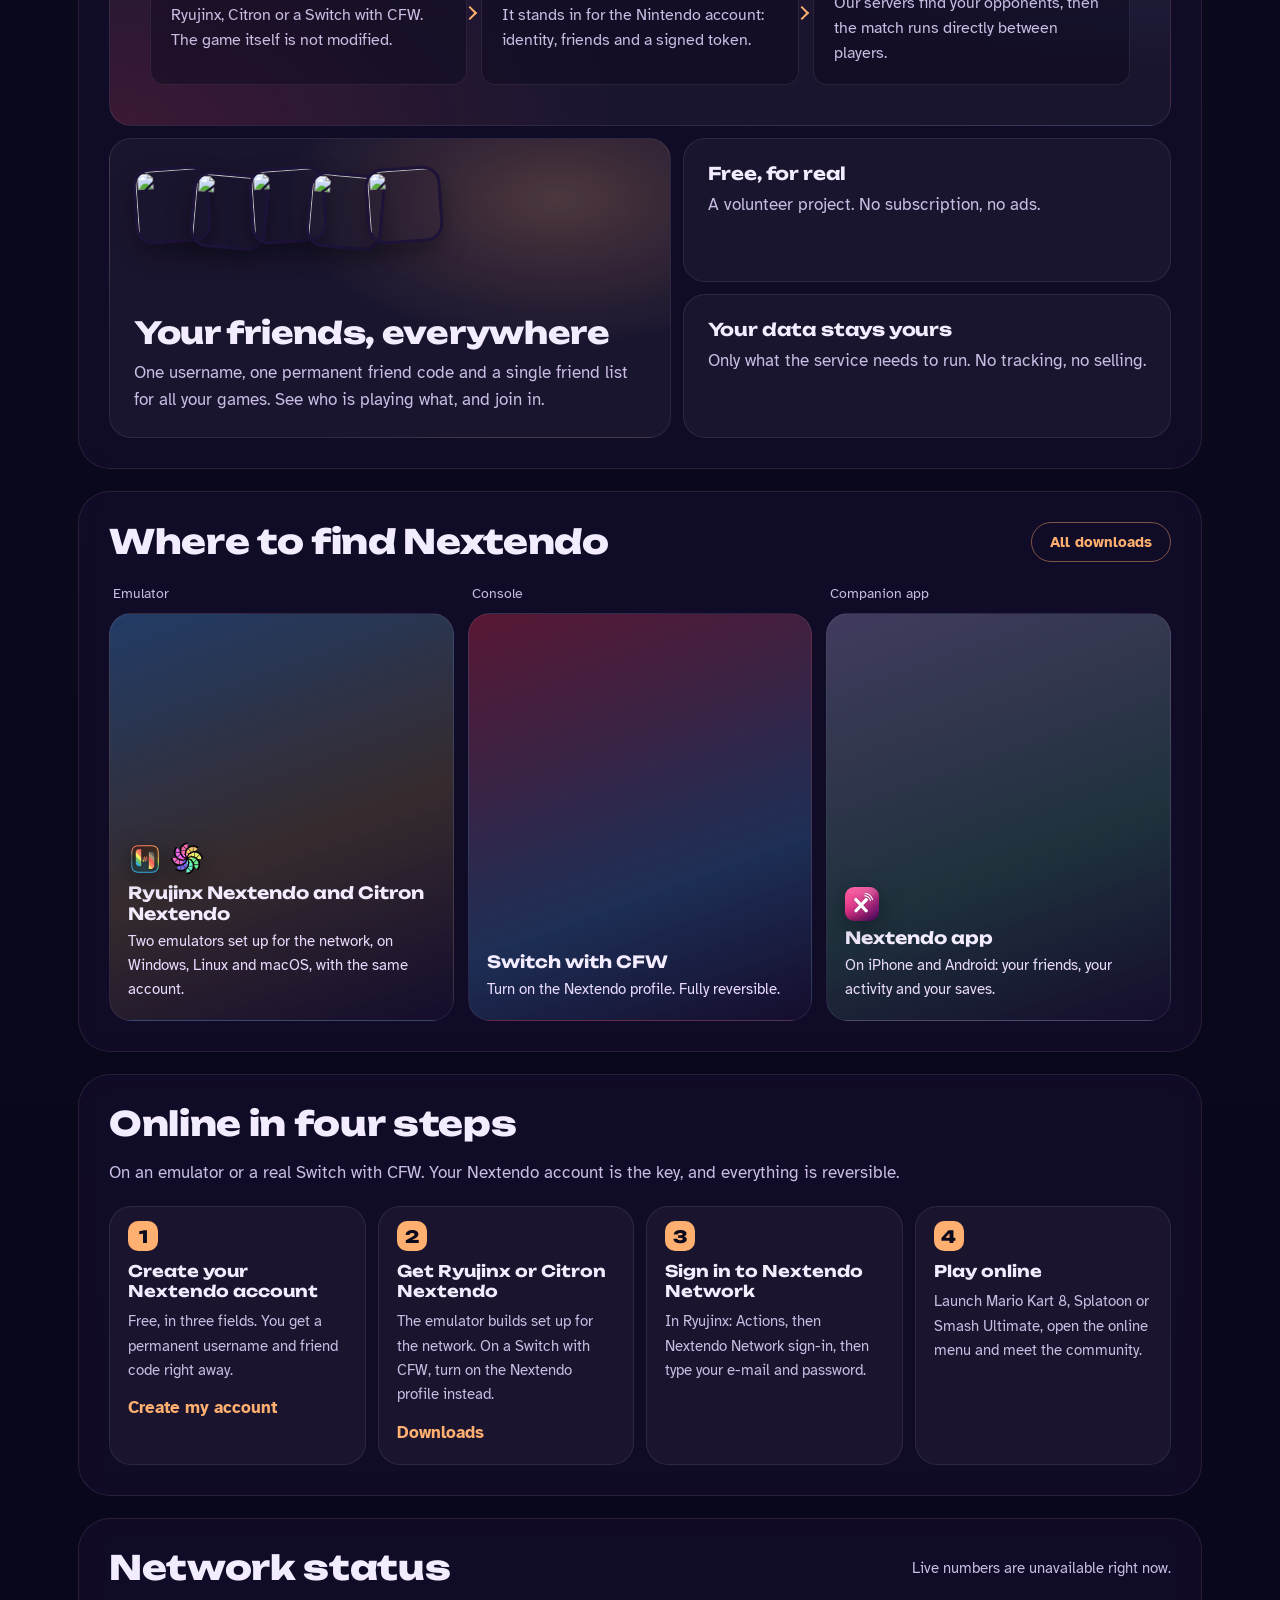
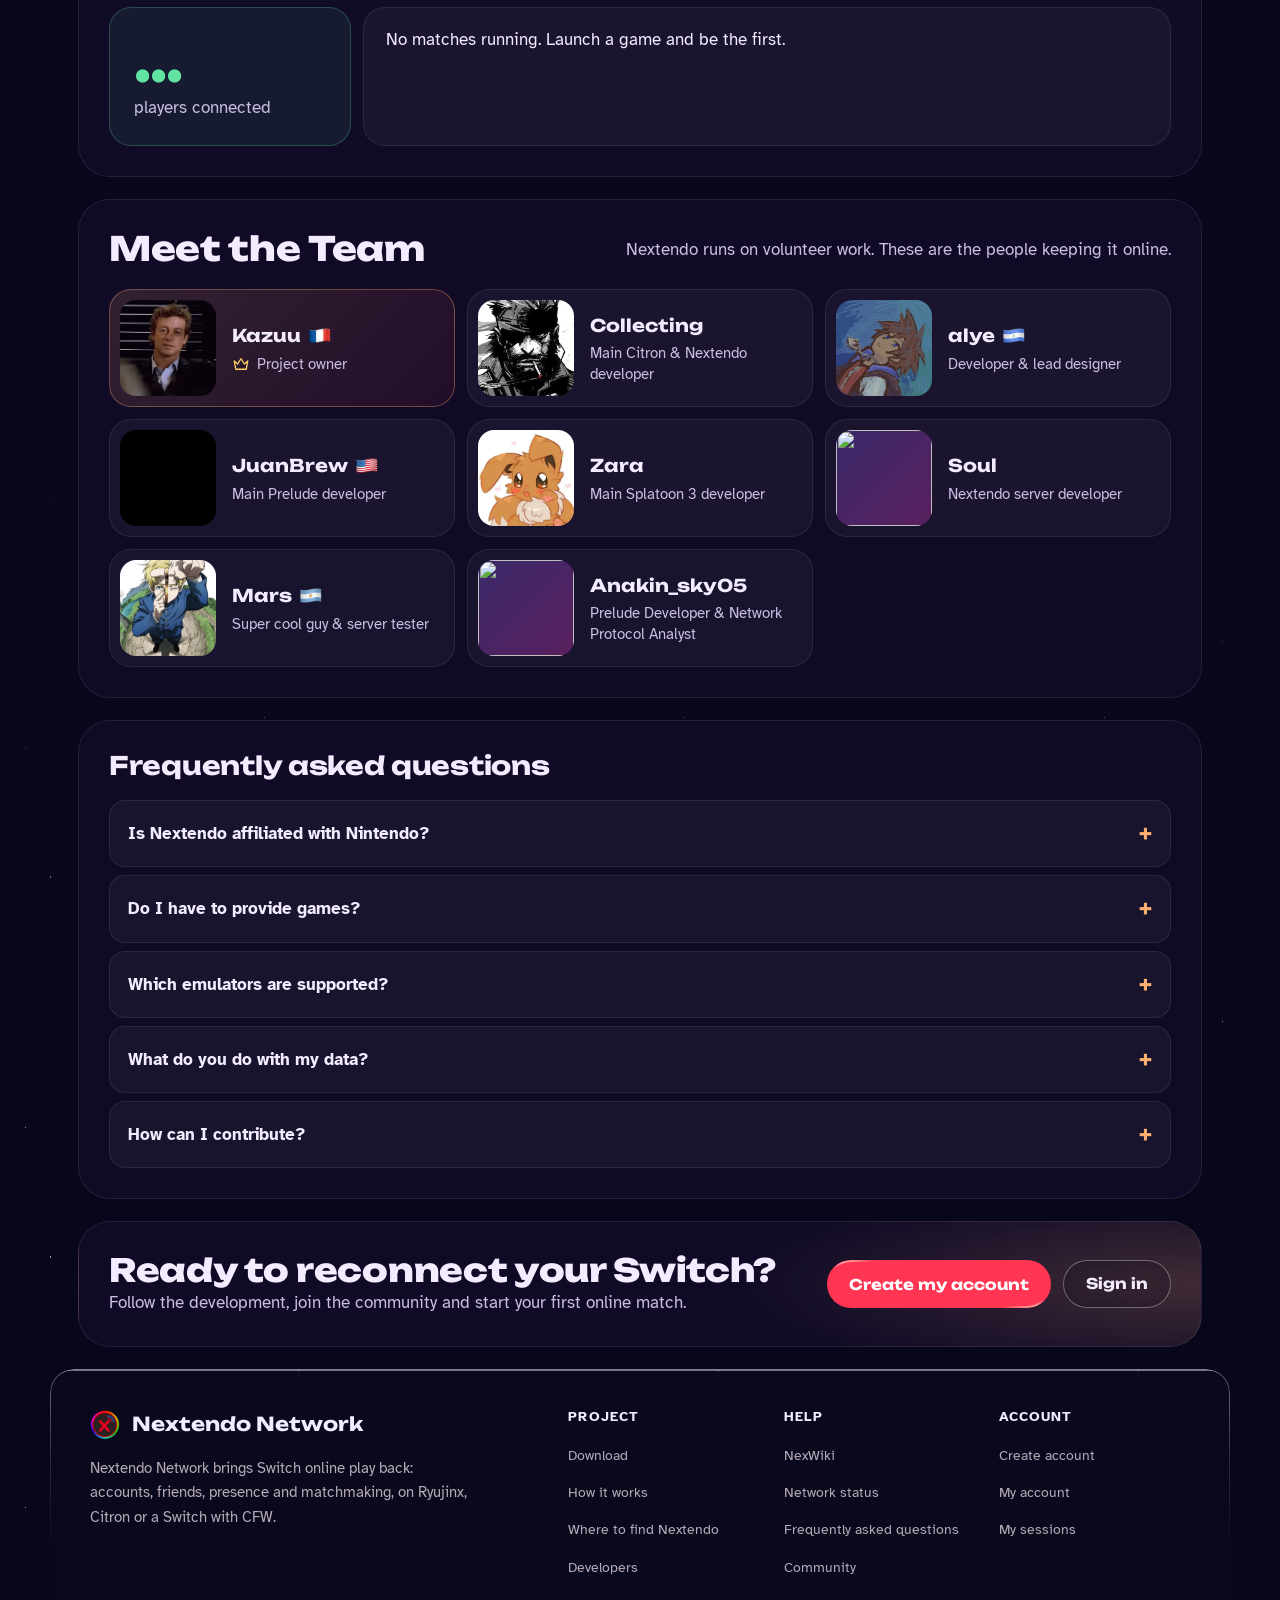
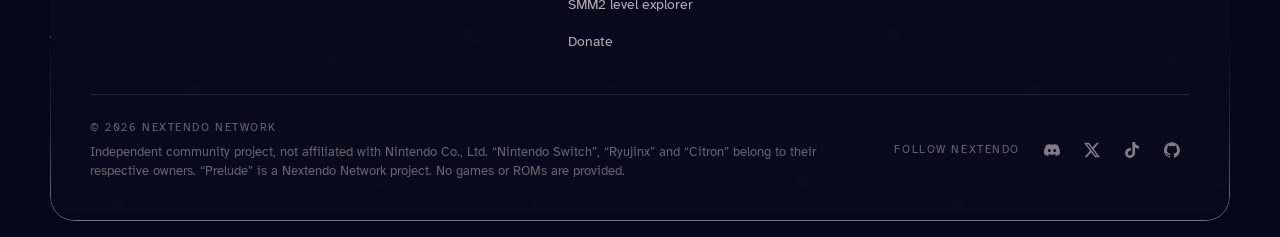
==== commit d27a123d: "Preserve live game and translation updates with concise progress copy" ====
--- a/index.html
+++ b/index.html
@@ -241,7 +241,7 @@
 <div id="nx-pied"></div>
 
 <script src="assets/js/sm3dw-counts.js?v=20261019-kirby" defer></script>
-<script src="assets/js/jd22-counts.js?v=classics-public-3" defer></script>
+<script src="assets/js/jd22-counts.js?v=ggst-20261028" defer></script>
 <script src="assets/js/uno-status.js?v=20261020-uno-live2" defer></script>
 <script src="assets/js/sr2-status.js?v=sr2-live-20261027" defer></script>
 <script src="assets/js/nx.js?v=20261002b" defer></script>
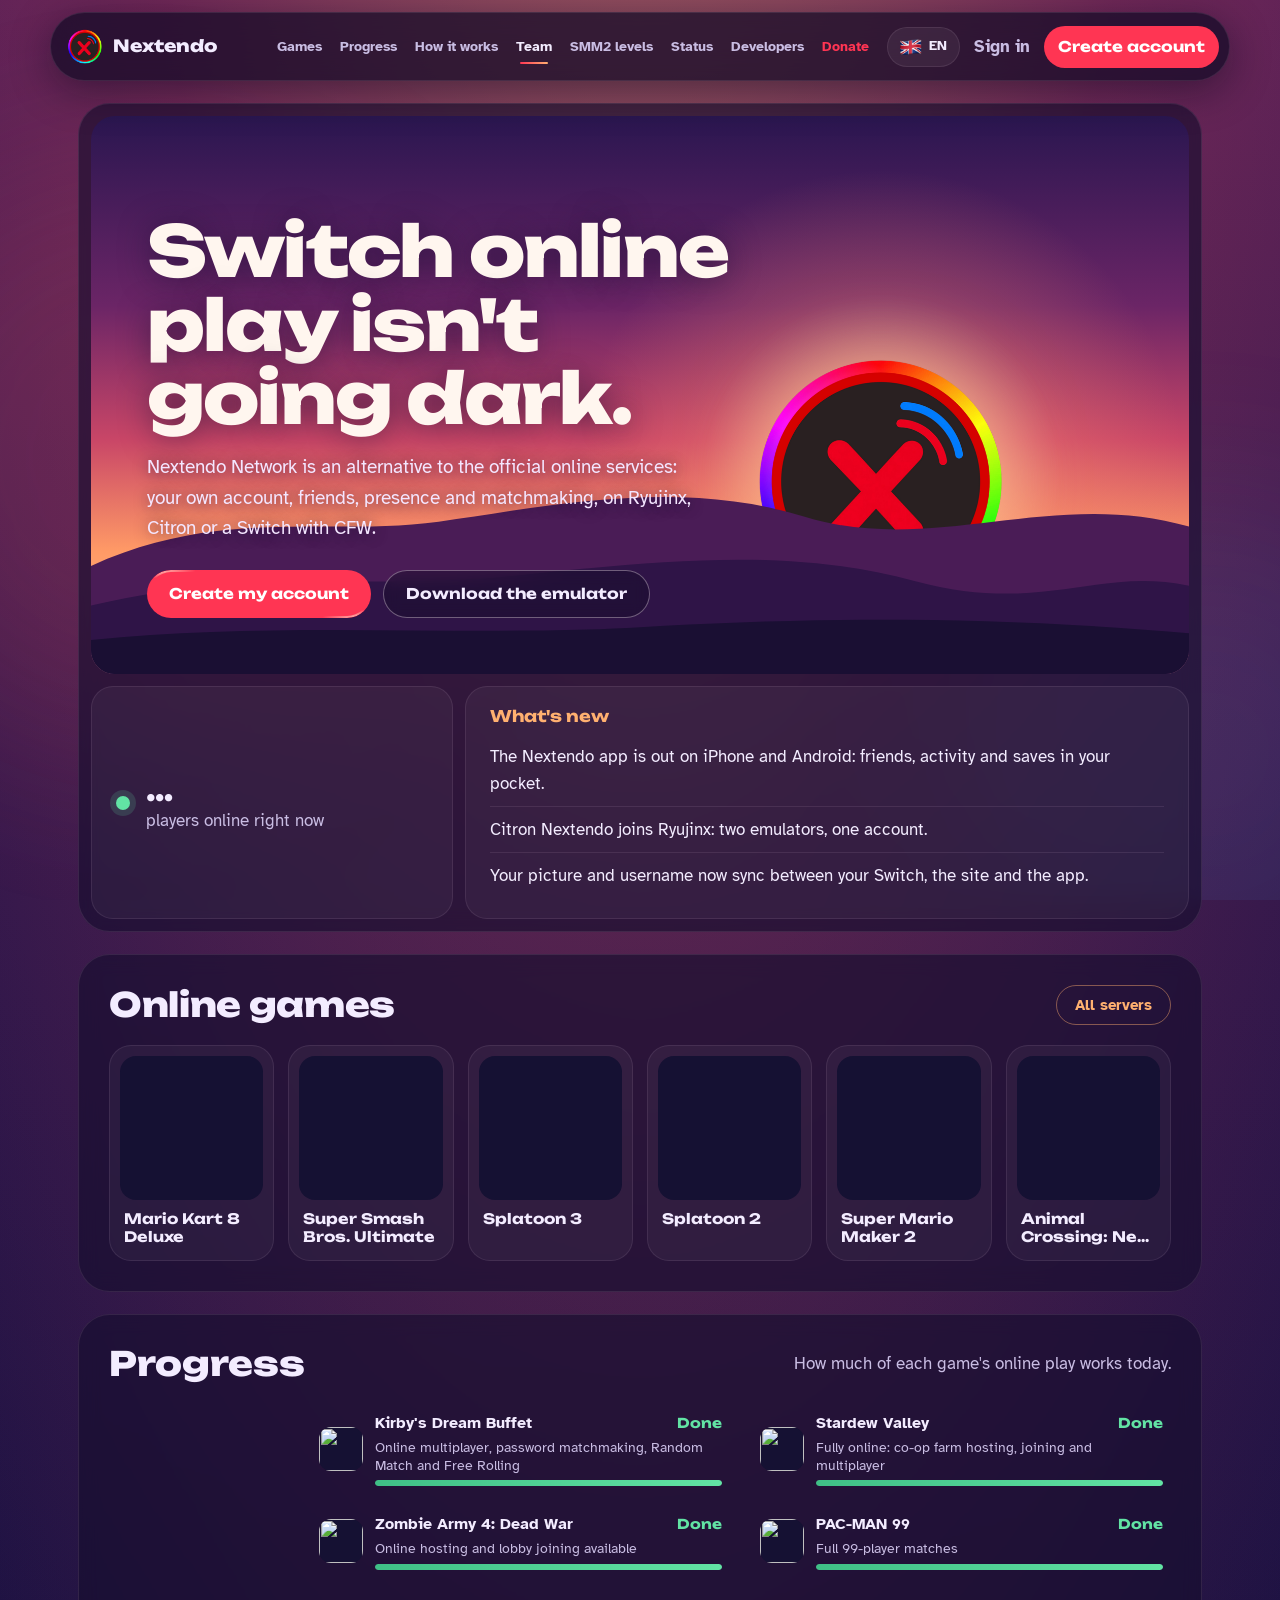
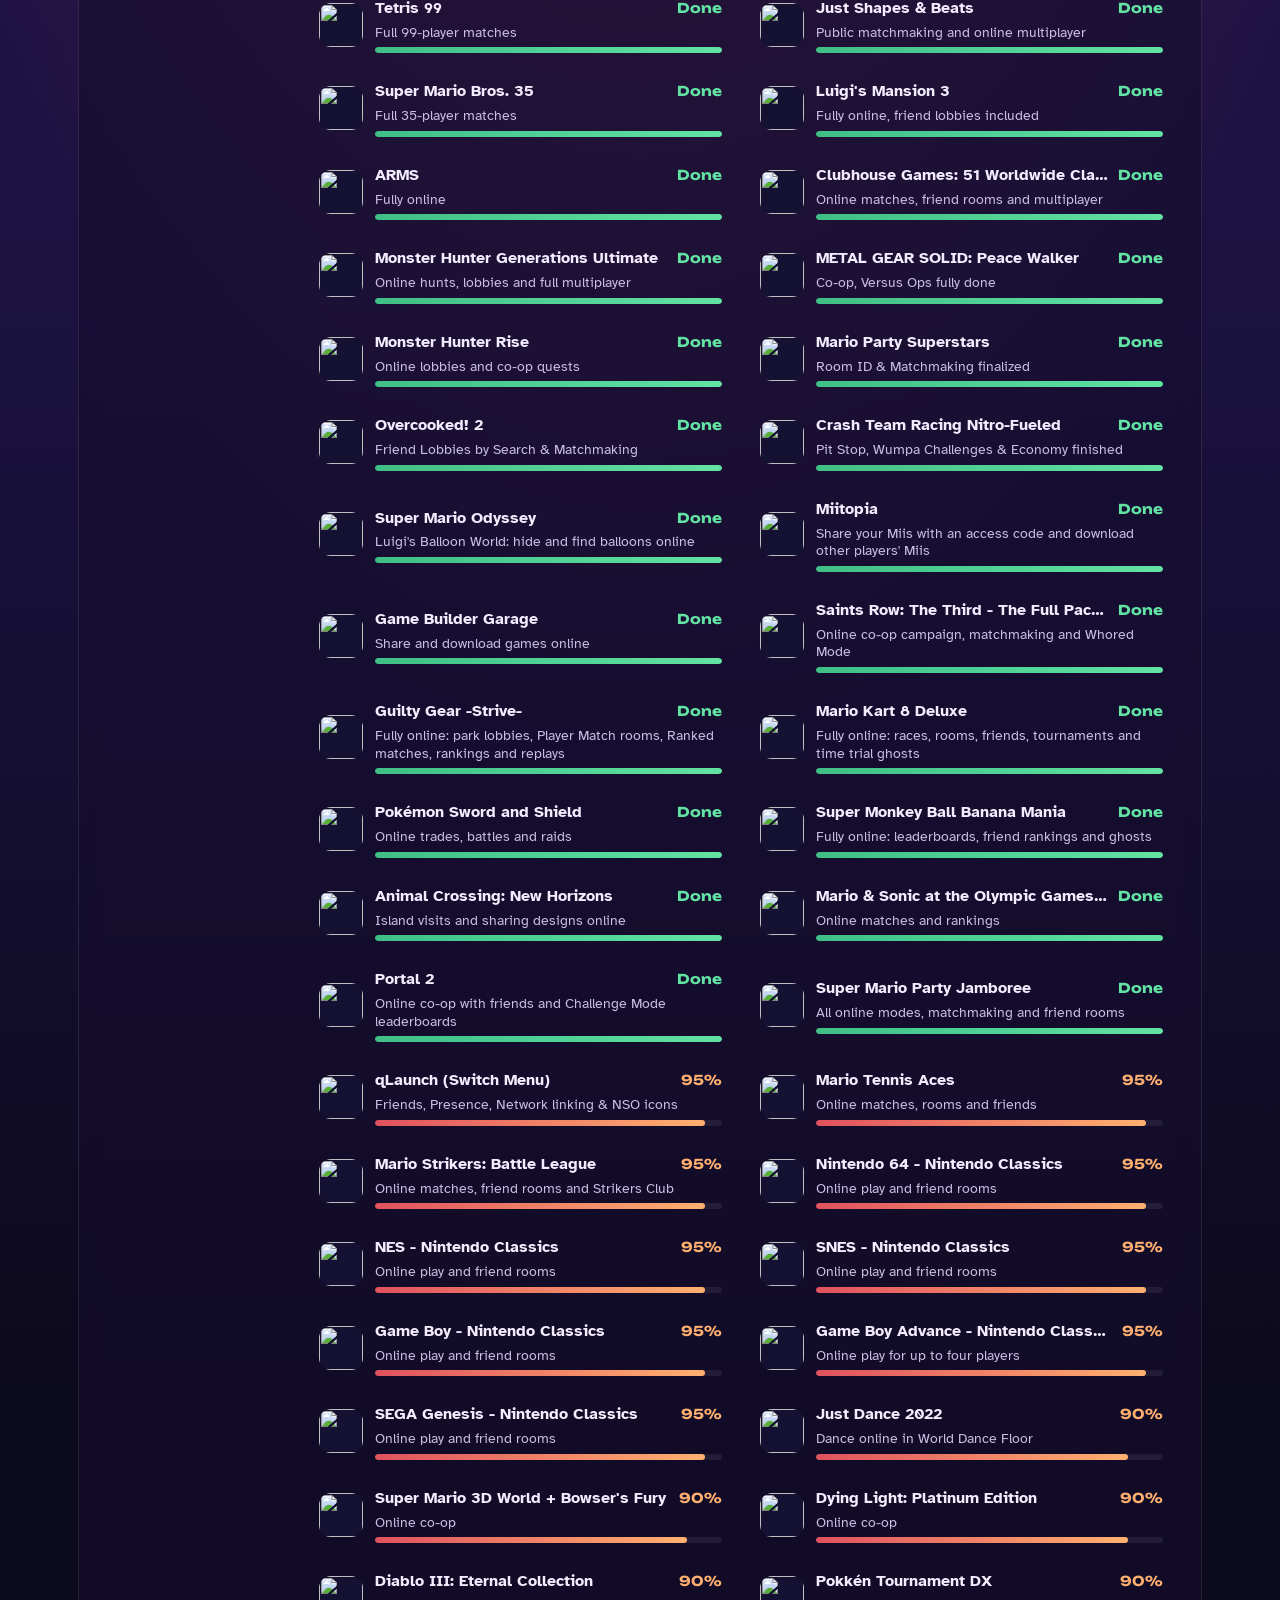
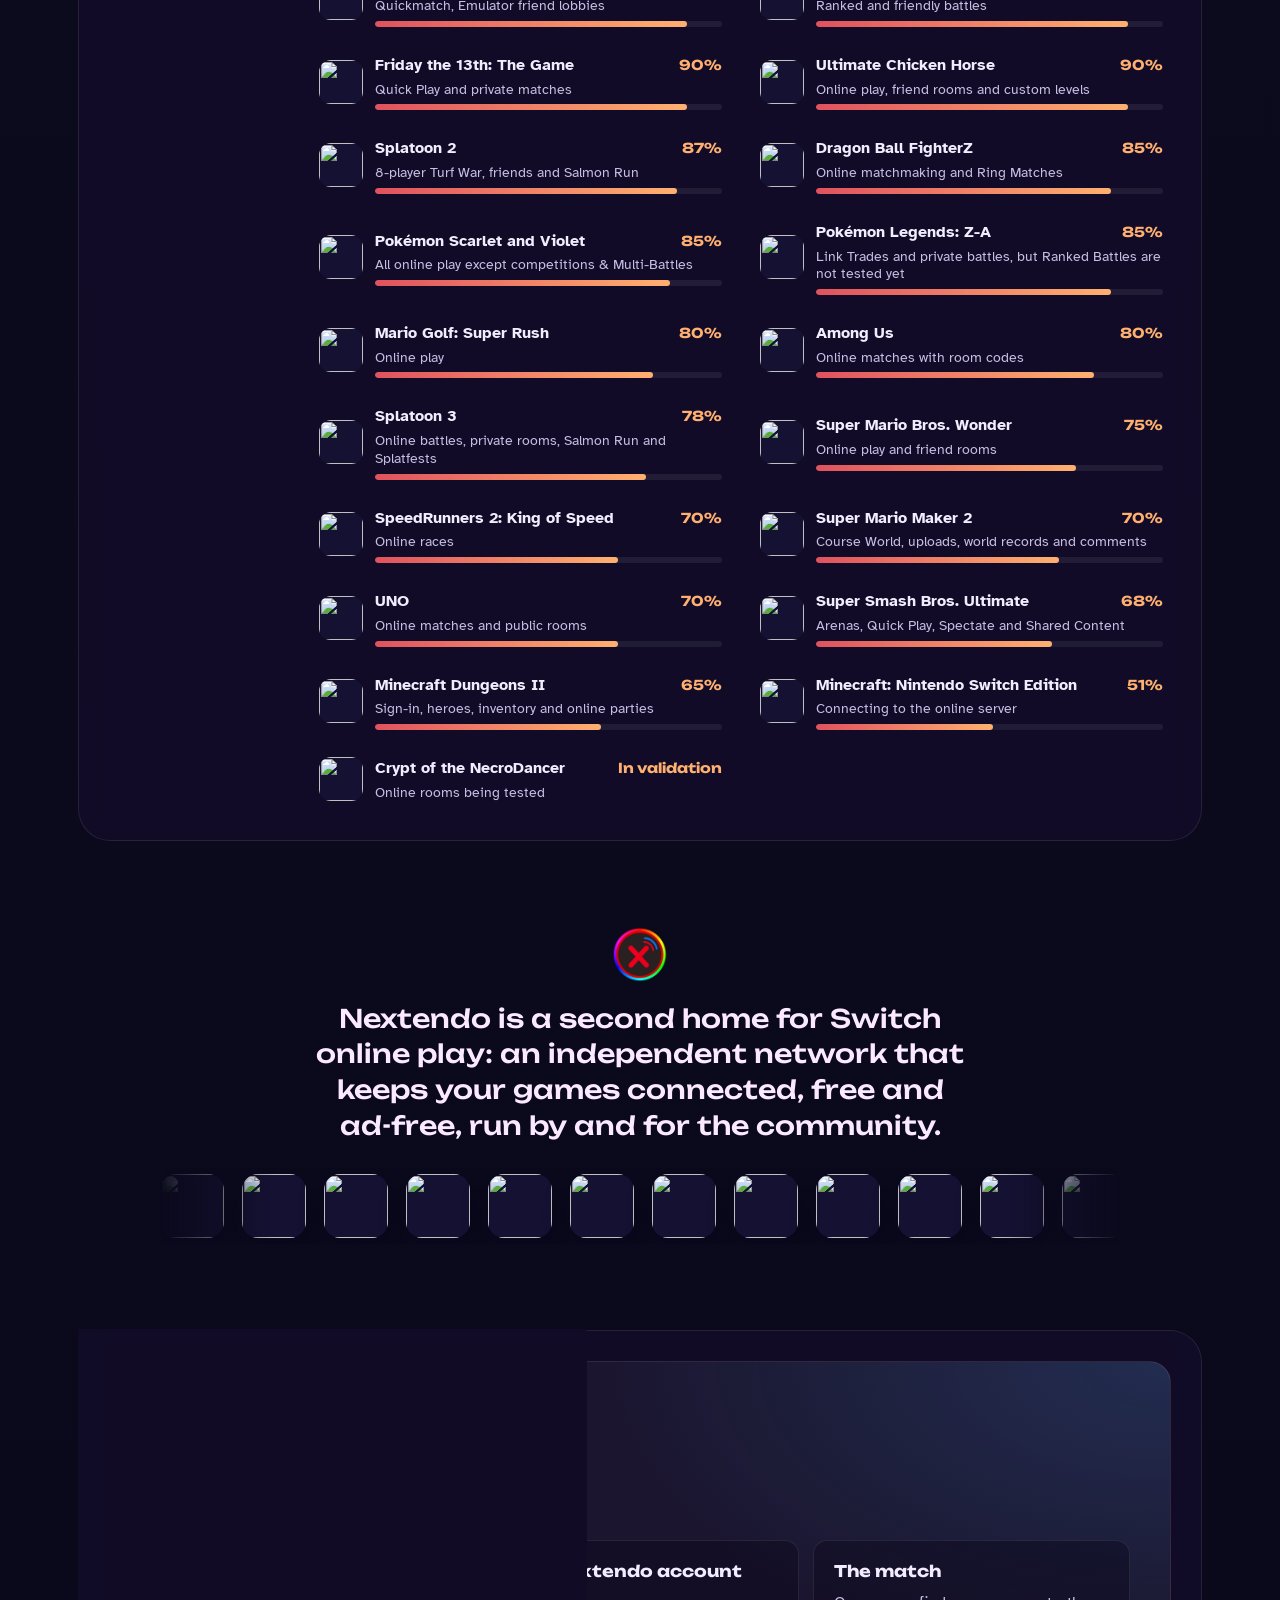
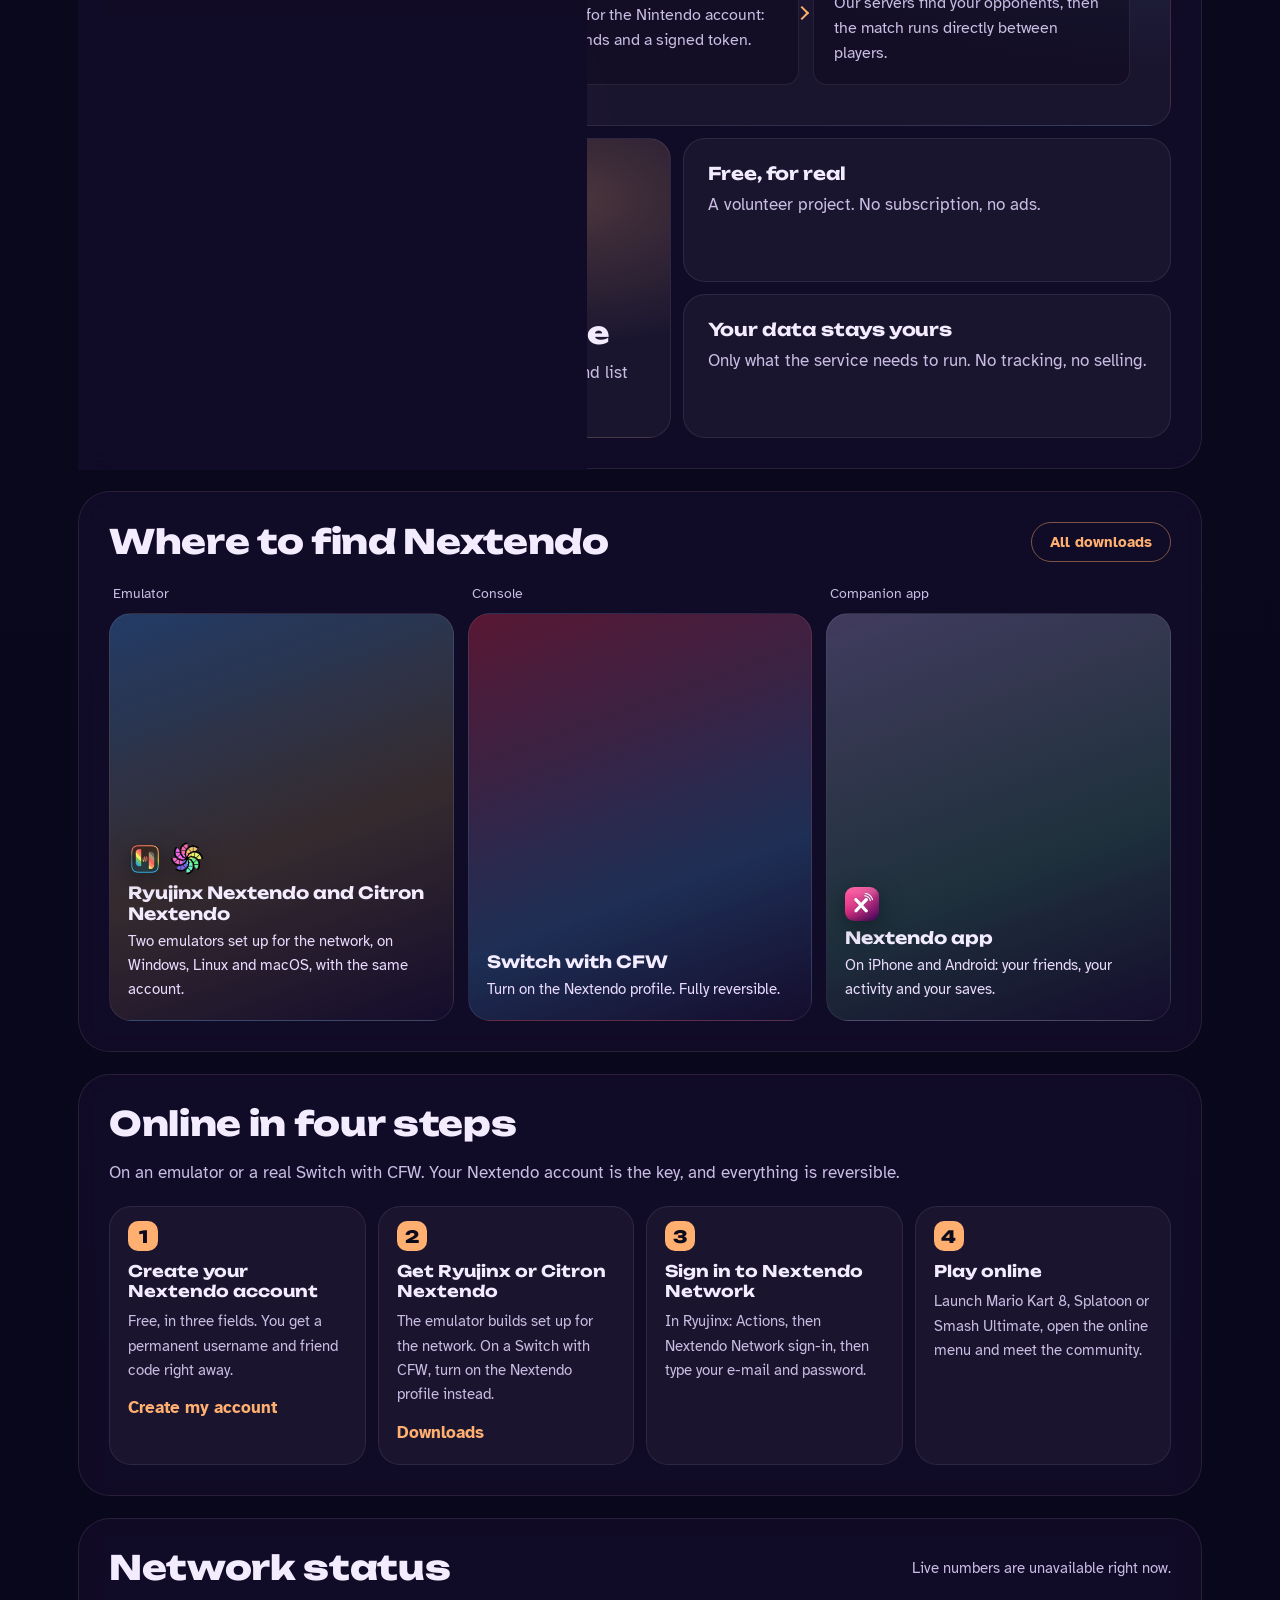
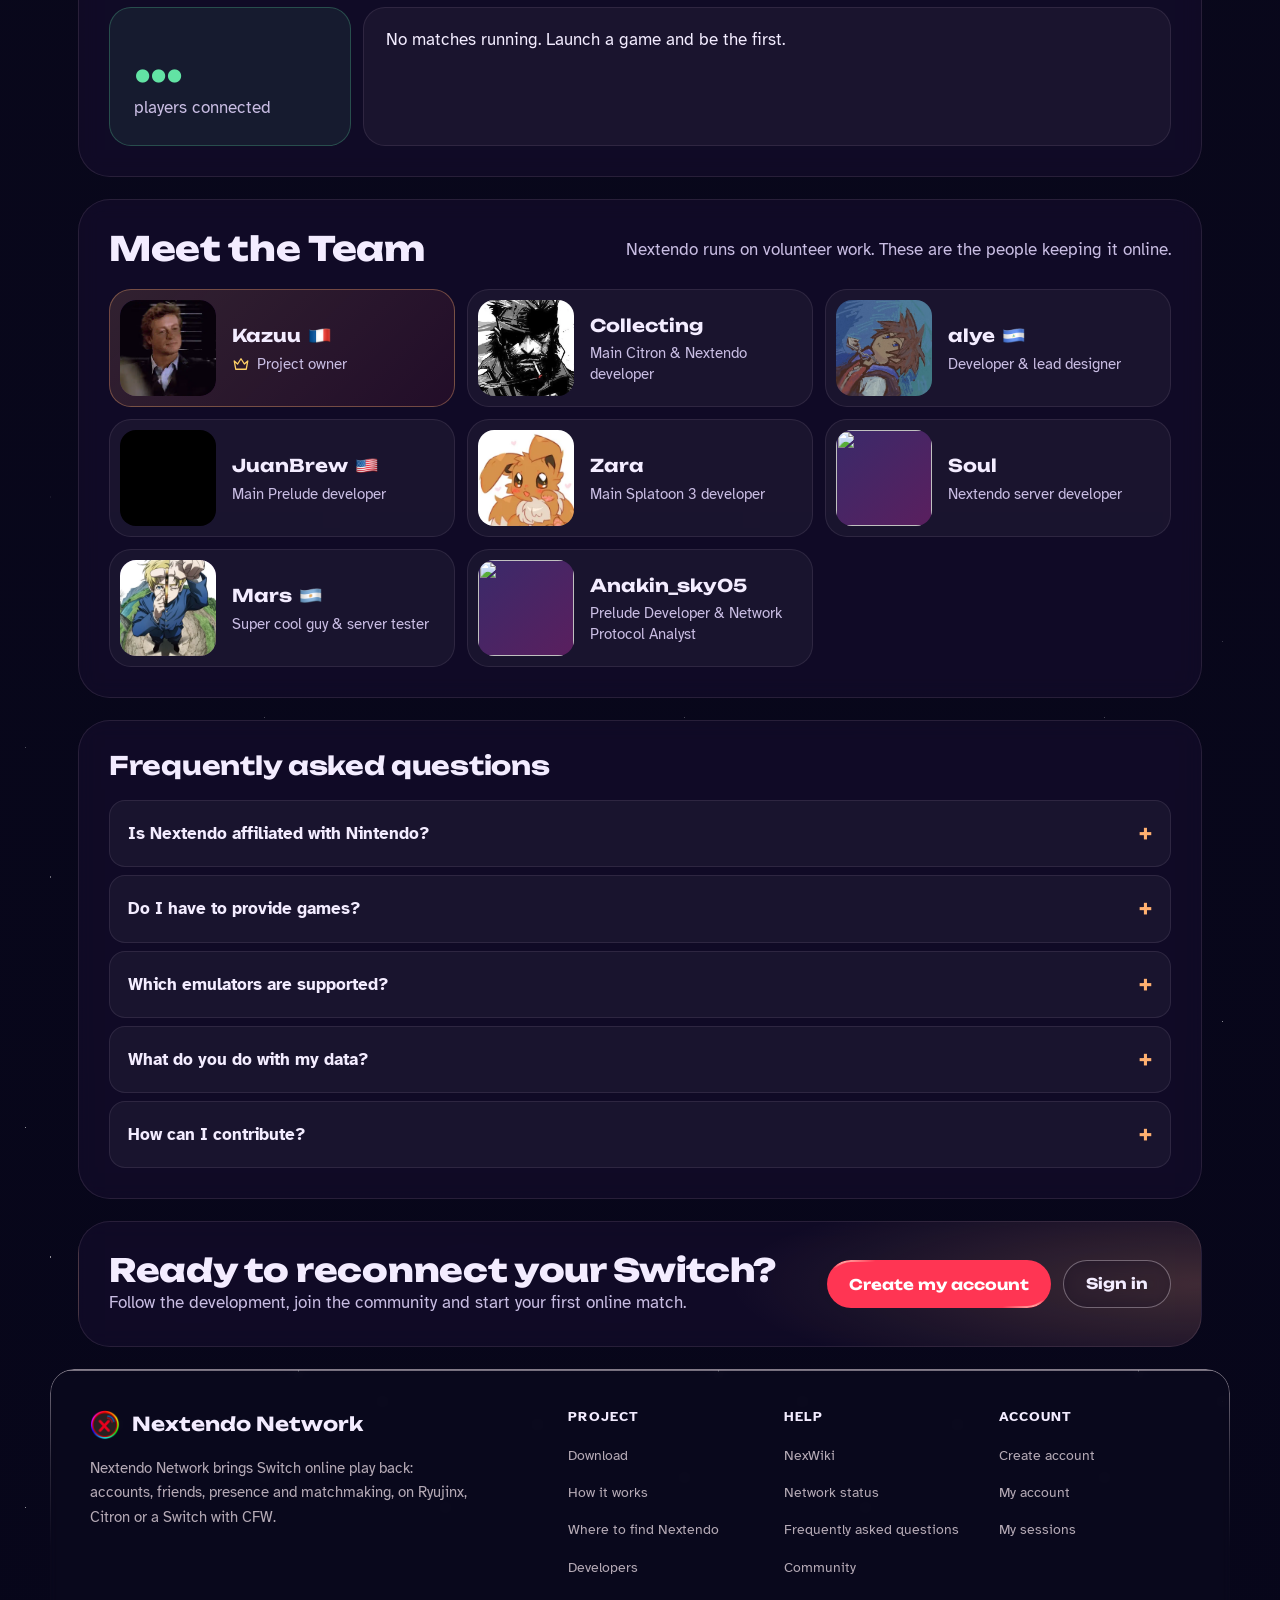
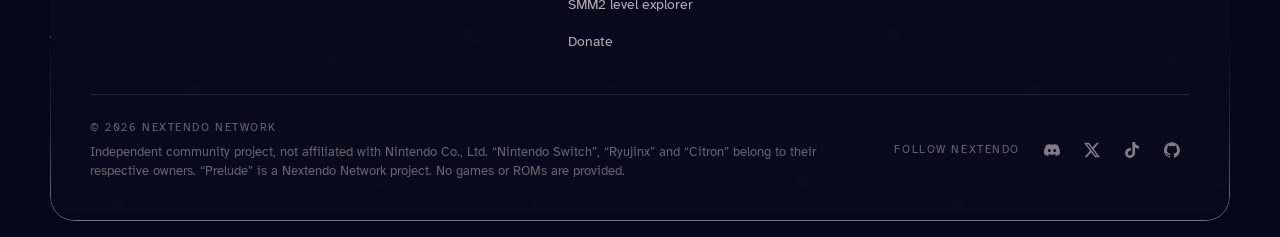
==== commit c5430136: "Fix SpeedRunners 2 status card to accept native player counts" ====
--- a/index.html
+++ b/index.html
@@ -20,7 +20,7 @@
   "https://cdn.jsdelivr.net/npm/three@0.160.0/examples/jsm/utils/BufferGeometryUtils.js":"sha384-jHGXS4+FuVOBnZkNme2ury3Ccg5DWDLYK22xX/WGdZCZsjRM4J+3n6Qc4CXx1Hjf",
   "https://cdn.jsdelivr.net/npm/three@0.160.0/examples/jsm/libs/meshopt_decoder.module.js":"sha384-zhZjnxc+3j2IeX2itXt+5CnnC0YleVRvu5EOaj733tRp38E9hBPnZjweEWX2kN7y"}}
 </script>
-<script src="assets/js/i18n.js?v=progress-copy-20261028"></script>
+<script src="assets/js/i18n.js?v=kirbyclash-20261028"></script>
 </head>
 <body data-page="accueil">
 <a class="saut" href="#contenu">Skip to content</a>
@@ -241,12 +241,12 @@
 <div id="nx-pied"></div>
 
 <script src="assets/js/sm3dw-counts.js?v=20261019-kirby" defer></script>
-<script src="assets/js/jd22-counts.js?v=ggst-20261028" defer></script>
+<script src="assets/js/jd22-counts.js?v=kirbyclash-20261028" defer></script>
 <script src="assets/js/uno-status.js?v=20261020-uno-live2" defer></script>
-<script src="assets/js/sr2-status.js?v=sr2-live-20261027" defer></script>
+<script src="assets/js/sr2-status.js?v=sr2-native-20261028" defer></script>
 <script src="assets/js/nx.js?v=20261002b" defer></script>
 <script src="assets/js/commun.js?v=20261015-deco" defer></script>
-<script src="assets/js/rework.js?v=progress-copy-20261028" defer></script>
+<script src="assets/js/rework.js?v=kirbyclash-20261028" defer></script>
 <script type="module" src="assets/js/plateformes3d.js?v=20260928b"></script>
 <script src="assets/js/effets.js?v=20260928b" defer></script>
 </body>
